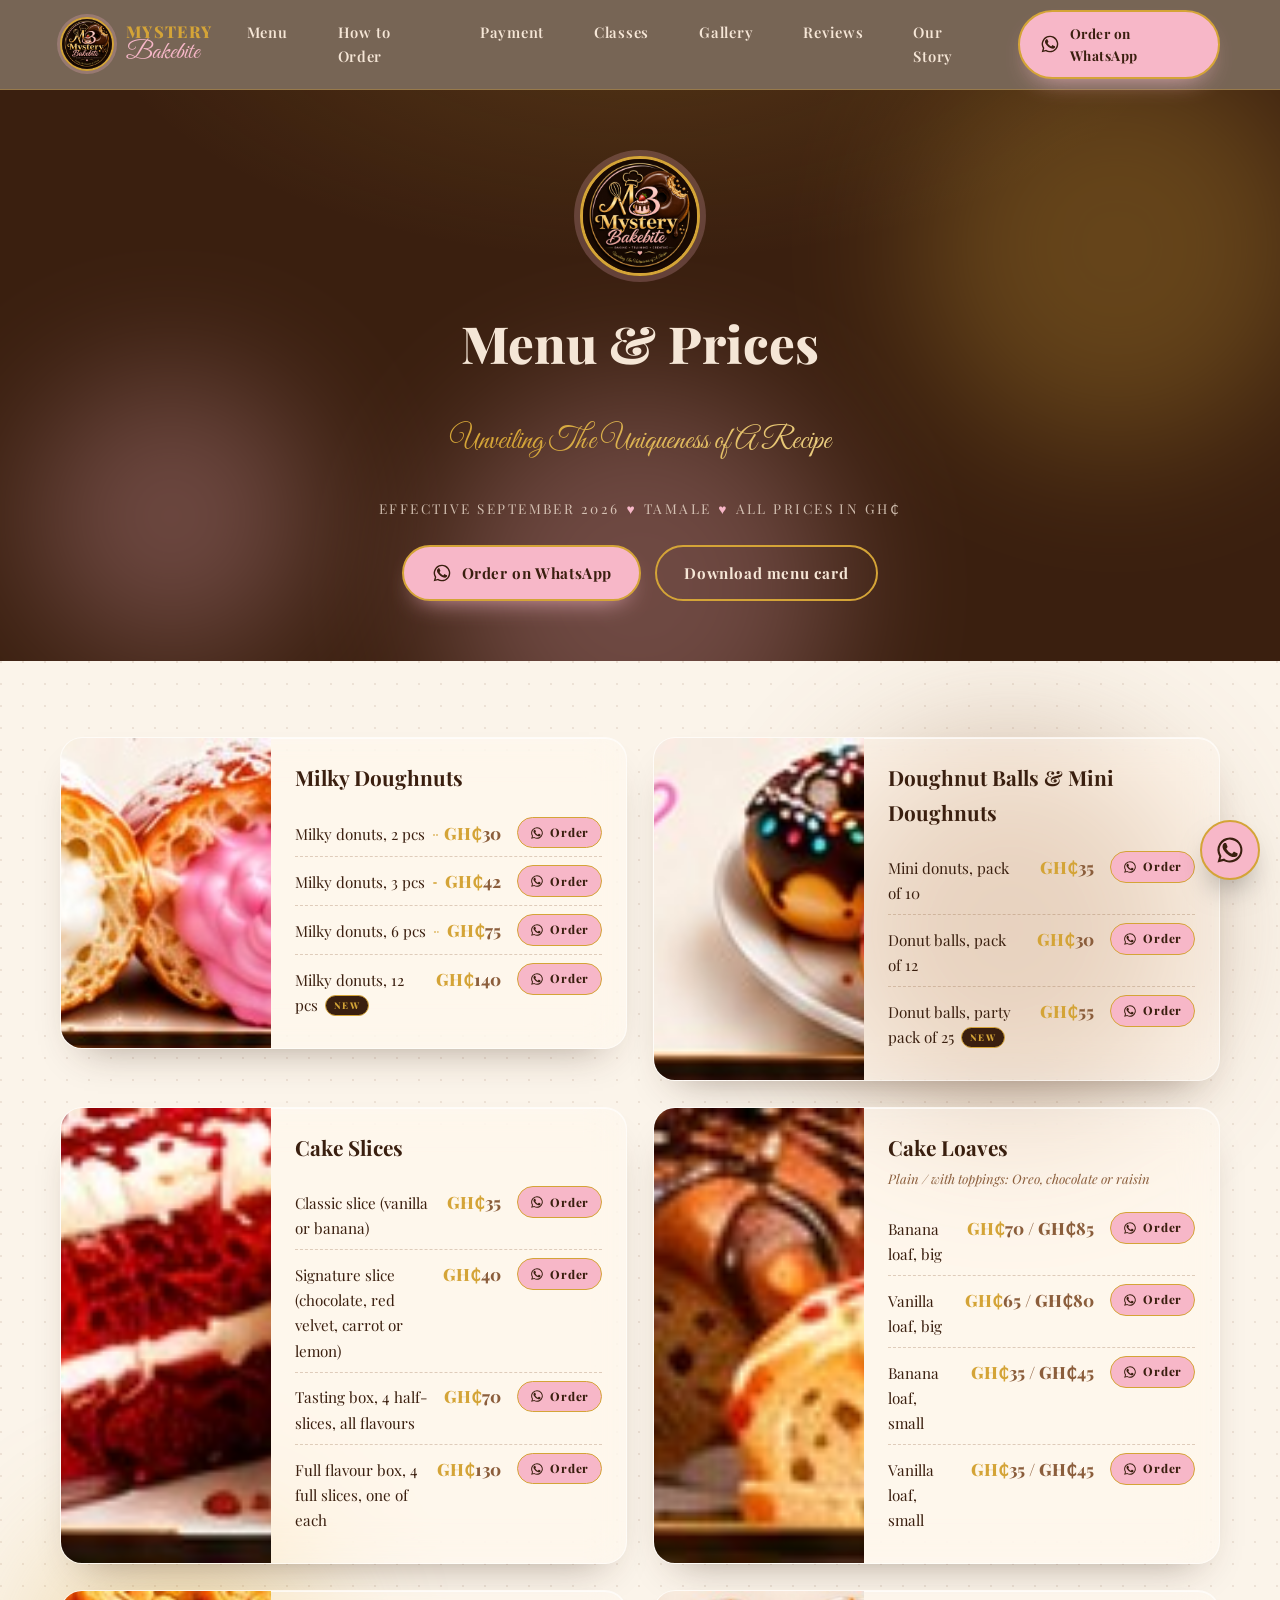
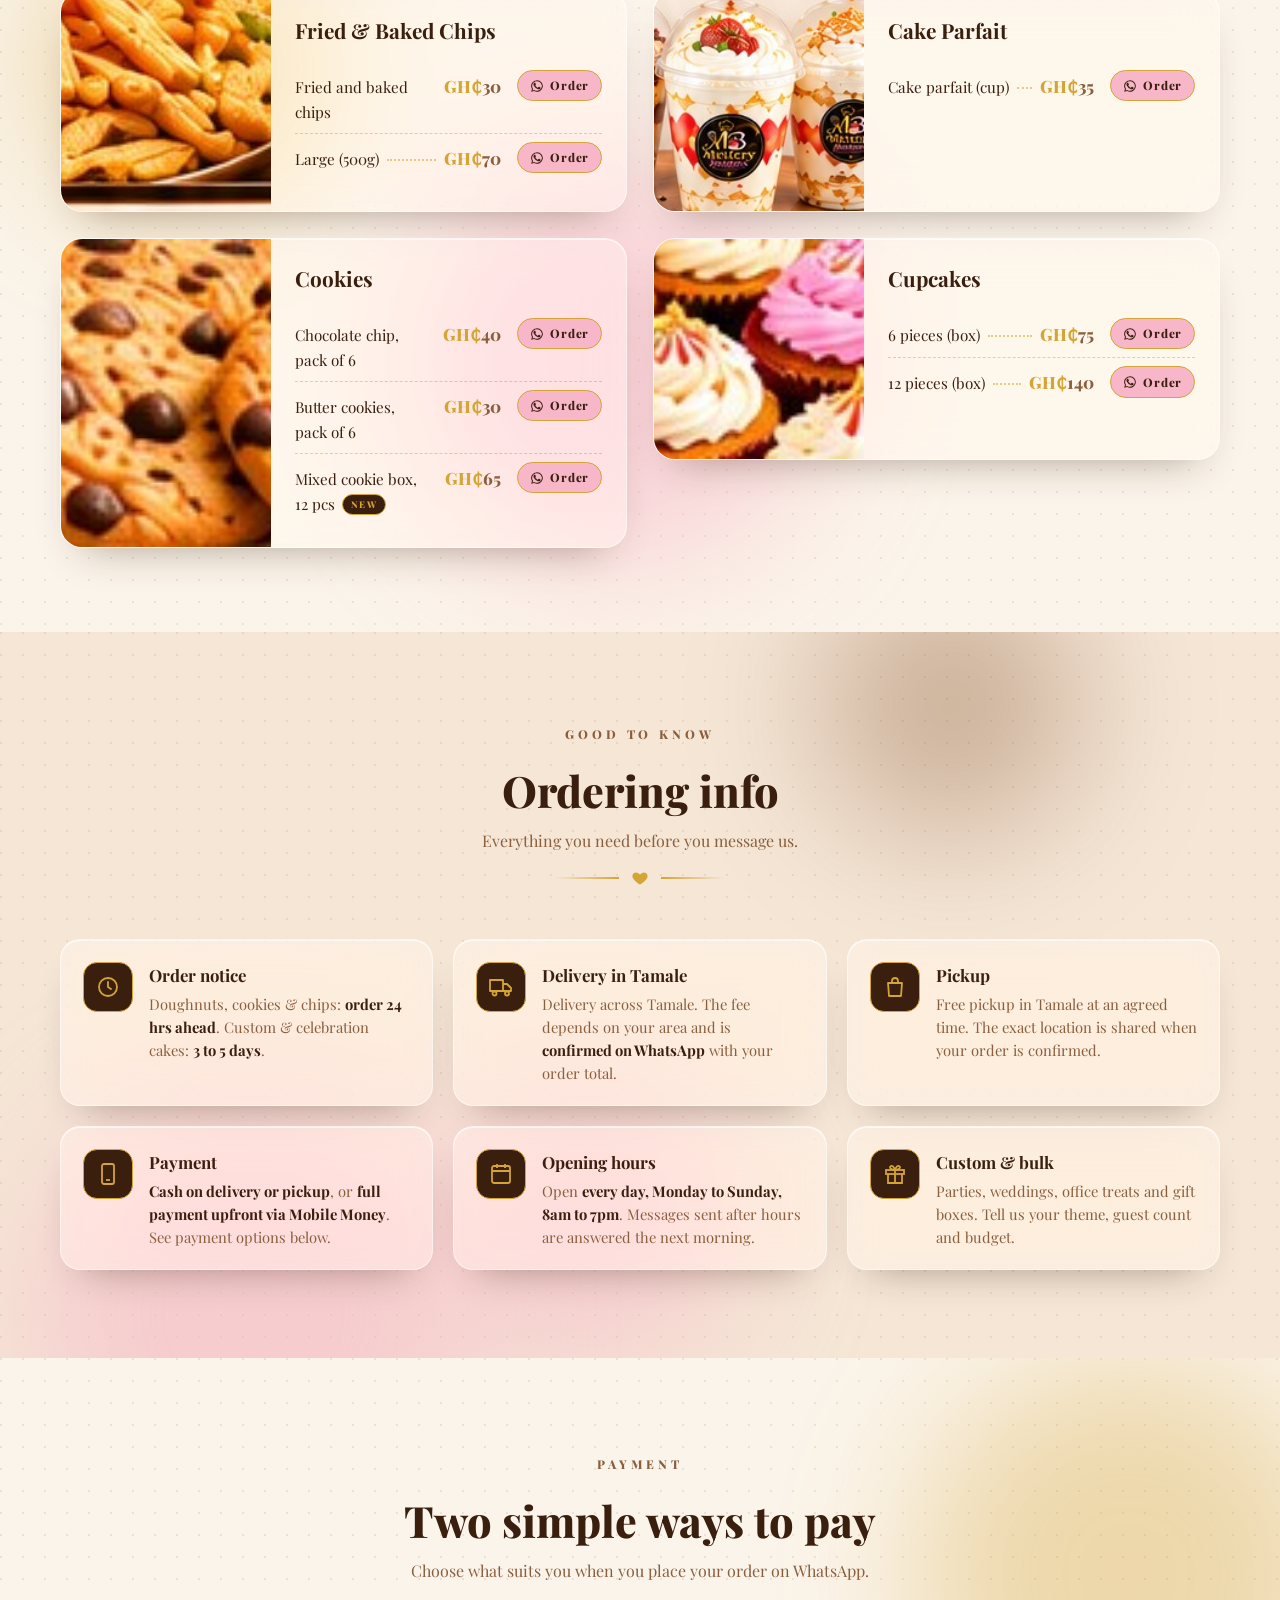
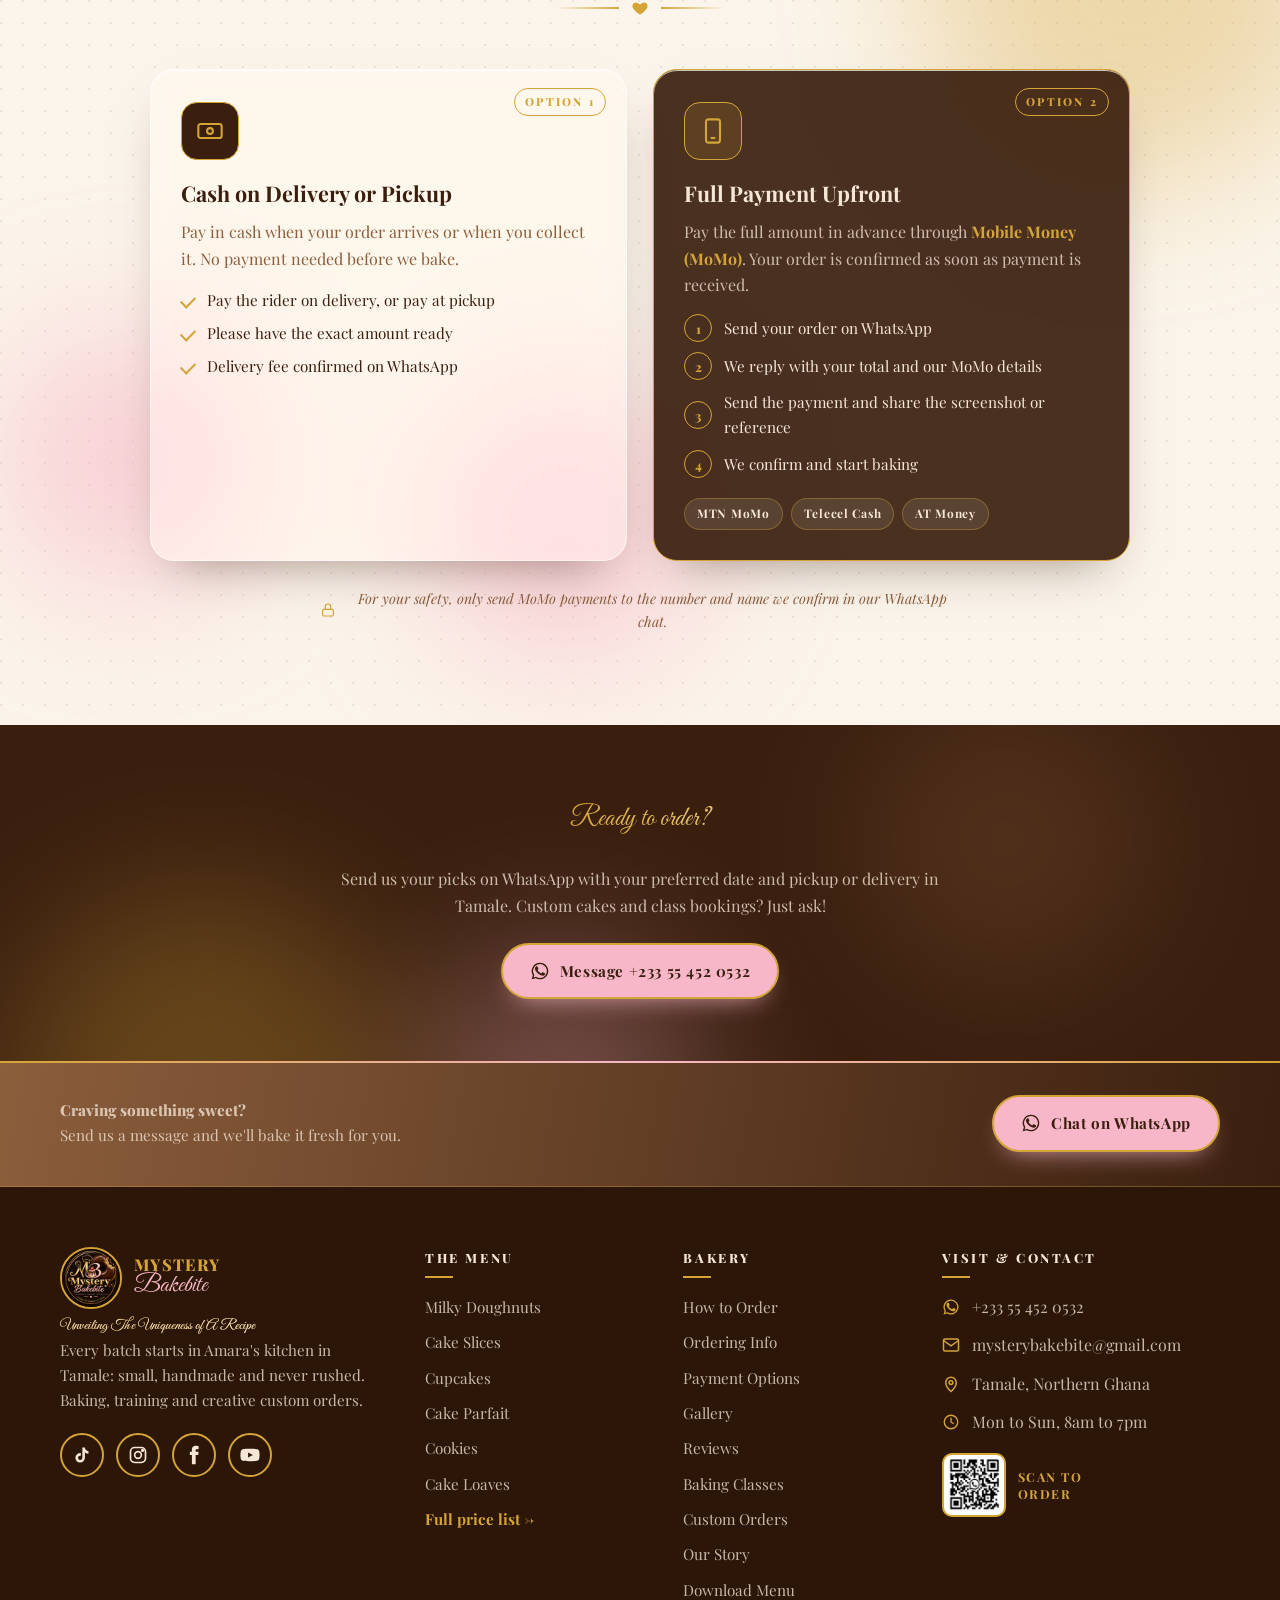
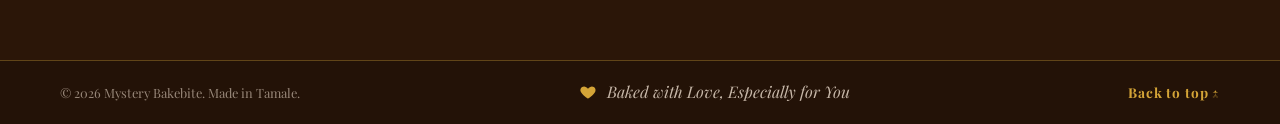
==== menu.html @ d77b8997 "Add files via upload" ====
<!DOCTYPE html><html lang="en"><head><meta charset="utf-8"><meta name="viewport" content="width=device-width,initial-scale=1">
<title>Menu & Prices | Mystery Bakebite</title><meta name="description" content="Full price list for Mystery Bakebite, Tamale. Effective September 2026."><link rel="icon" href="assets/logo.jpg">
<link rel="preconnect" href="https://fonts.googleapis.com"><link rel="preconnect" href="https://fonts.gstatic.com" crossorigin>
<link href="https://fonts.googleapis.com/css2?family=Great+Vibes&family=Playfair+Display:ital,wght@0,400;0,600;0,700;0,800;1,400&display=swap" rel="stylesheet">
<link rel="stylesheet" href="css/style.css"></head><body id="top"><header class="site-header"><div class="wrap header-inner">
<a class="brand" href="index.html"><img class="brand-logo" src="assets/logo.jpg" alt="Mystery Bakebite logo"><span class="brand-name"><span class="brand-mystery">Mystery</span><span class="brand-bakebite">Bakebite</span></span></a>
<nav class="main-nav" aria-label="Main"><a href="index.html#menu">Menu</a><a href="index.html#order">How to Order</a><a href="index.html#payment">Payment</a><a href="index.html#classes">Classes</a><a href="index.html#gallery">Gallery</a><a href="index.html#reviews">Reviews</a><a href="index.html#story">Our Story</a></nav>
<a class="btn btn-wa header-wa" href="https://wa.me/233554520532?text=Hello%20Mystery%20Bakebite%21%20I%27d%20like%20to%20place%20an%20order%20%F0%9F%8D%A9" target="_blank" rel="noopener"><svg viewBox="0 0 24 24" fill="currentColor"><path d="M17.5 14.4c-.3-.1-1.8-.9-2-1-.3-.1-.5-.1-.7.1-.2.3-.8 1-.9 1.2-.2.2-.3.2-.6.1-.3-.1-1.3-.5-2.4-1.5-.9-.8-1.5-1.8-1.7-2.1-.2-.3 0-.5.1-.6l.4-.5c.1-.2.2-.3.3-.5.1-.2 0-.4 0-.5l-.9-2.2c-.2-.6-.5-.5-.7-.5h-.6c-.2 0-.5.1-.8.4-.3.3-1 1-1 2.5s1.1 2.9 1.2 3.1c.1.2 2.1 3.2 5.1 4.5.7.3 1.3.5 1.7.6.7.2 1.4.2 1.9.1.6-.1 1.8-.7 2-1.4.2-.7.2-1.3.2-1.4-.1-.2-.3-.3-.6-.4zM12 2a10 10 0 0 0-8.6 15.1L2 22l5-1.3A10 10 0 1 0 12 2zm0 18.3c-1.5 0-3-.4-4.3-1.2l-.3-.2-3 .8.8-2.9-.2-.3A8.3 8.3 0 1 1 12 20.3z"/></svg><span class="wa-label">Order on WhatsApp</span></a>
<button class="nav-toggle" aria-label="Menu" aria-expanded="false"><span></span><span></span><span></span></button>
</div></header>
<main><section class="page-hero"><div class="wrap"><img class="ph-logo" src="assets/logo.jpg" alt="Mystery Bakebite logo"><h1>Menu &amp; Prices</h1><p class="script">Unveiling The Uniqueness of A Recipe</p>
<p class="ph-meta">Effective September 2026<i>♥</i>Tamale<i>♥</i>All prices in GH₵</p>
<div class="hero-ctas"><a class="btn btn-wa" href="https://wa.me/233554520532?text=Hello%20Mystery%20Bakebite%21%20I%27d%20like%20to%20place%20an%20order%20%F0%9F%8D%A9" target="_blank" rel="noopener"><svg viewBox="0 0 24 24" fill="currentColor"><path d="M17.5 14.4c-.3-.1-1.8-.9-2-1-.3-.1-.5-.1-.7.1-.2.3-.8 1-.9 1.2-.2.2-.3.2-.6.1-.3-.1-1.3-.5-2.4-1.5-.9-.8-1.5-1.8-1.7-2.1-.2-.3 0-.5.1-.6l.4-.5c.1-.2.2-.3.3-.5.1-.2 0-.4 0-.5l-.9-2.2c-.2-.6-.5-.5-.7-.5h-.6c-.2 0-.5.1-.8.4-.3.3-1 1-1 2.5s1.1 2.9 1.2 3.1c.1.2 2.1 3.2 5.1 4.5.7.3 1.3.5 1.7.6.7.2 1.4.2 1.9.1.6-.1 1.8-.7 2-1.4.2-.7.2-1.3.2-1.4-.1-.2-.3-.3-.6-.4zM12 2a10 10 0 0 0-8.6 15.1L2 22l5-1.3A10 10 0 1 0 12 2zm0 18.3c-1.5 0-3-.4-4.3-1.2l-.3-.2-3 .8.8-2.9-.2-.3A8.3 8.3 0 1 1 12 20.3z"/></svg> Order on WhatsApp</a><a class="btn btn-ghost" href="assets/price-list.png" download="Mystery-Bakebite-Menu-Sept-2026.png">Download menu card</a></div></div></section>
<section class="pricelist"><div class="wrap"><div class="pl-grid"><article class="pl-card reveal" id="milky"><figure><img src="assets/milky.jpg" alt="Milky Doughnuts" loading="lazy"></figure><div class="pl-body"><h2>Milky Doughnuts</h2><ul class="pl"><li><span class="item">Milky donuts, 2 pcs</span><span class="dots"></span><span class="price"><span class="cedi">GH₵</span>30</span><a class="order-btn" href="https://wa.me/233554520532?text=Hello%20Mystery%20Bakebite%21%20%F0%9F%8D%A9%20I%27d%20like%20to%20order%3A%0A%0A%E2%80%A2%20Milky%20donuts%2C%202%20pcs%20%28Milky%20Doughnuts%29%3A%20GH%E2%82%B530%0A%0AQuantity%3A%20%0ADate%20needed%3A%20%0APickup%20or%20delivery%20%28area%20in%20Tamale%29%3A%20%0AName%3A%20" target="_blank" rel="noopener" aria-label="Order Milky donuts, 2 pcs on WhatsApp"><svg viewBox="0 0 24 24" fill="currentColor"><path d="M17.5 14.4c-.3-.1-1.8-.9-2-1-.3-.1-.5-.1-.7.1-.2.3-.8 1-.9 1.2-.2.2-.3.2-.6.1-.3-.1-1.3-.5-2.4-1.5-.9-.8-1.5-1.8-1.7-2.1-.2-.3 0-.5.1-.6l.4-.5c.1-.2.2-.3.3-.5.1-.2 0-.4 0-.5l-.9-2.2c-.2-.6-.5-.5-.7-.5h-.6c-.2 0-.5.1-.8.4-.3.3-1 1-1 2.5s1.1 2.9 1.2 3.1c.1.2 2.1 3.2 5.1 4.5.7.3 1.3.5 1.7.6.7.2 1.4.2 1.9.1.6-.1 1.8-.7 2-1.4.2-.7.2-1.3.2-1.4-.1-.2-.3-.3-.6-.4zM12 2a10 10 0 0 0-8.6 15.1L2 22l5-1.3A10 10 0 1 0 12 2zm0 18.3c-1.5 0-3-.4-4.3-1.2l-.3-.2-3 .8.8-2.9-.2-.3A8.3 8.3 0 1 1 12 20.3z"/></svg><span>Order</span></a></li><li><span class="item">Milky donuts, 3 pcs</span><span class="dots"></span><span class="price"><span class="cedi">GH₵</span>42</span><a class="order-btn" href="https://wa.me/233554520532?text=Hello%20Mystery%20Bakebite%21%20%F0%9F%8D%A9%20I%27d%20like%20to%20order%3A%0A%0A%E2%80%A2%20Milky%20donuts%2C%203%20pcs%20%28Milky%20Doughnuts%29%3A%20GH%E2%82%B542%0A%0AQuantity%3A%20%0ADate%20needed%3A%20%0APickup%20or%20delivery%20%28area%20in%20Tamale%29%3A%20%0AName%3A%20" target="_blank" rel="noopener" aria-label="Order Milky donuts, 3 pcs on WhatsApp"><svg viewBox="0 0 24 24" fill="currentColor"><path d="M17.5 14.4c-.3-.1-1.8-.9-2-1-.3-.1-.5-.1-.7.1-.2.3-.8 1-.9 1.2-.2.2-.3.2-.6.1-.3-.1-1.3-.5-2.4-1.5-.9-.8-1.5-1.8-1.7-2.1-.2-.3 0-.5.1-.6l.4-.5c.1-.2.2-.3.3-.5.1-.2 0-.4 0-.5l-.9-2.2c-.2-.6-.5-.5-.7-.5h-.6c-.2 0-.5.1-.8.4-.3.3-1 1-1 2.5s1.1 2.9 1.2 3.1c.1.2 2.1 3.2 5.1 4.5.7.3 1.3.5 1.7.6.7.2 1.4.2 1.9.1.6-.1 1.8-.7 2-1.4.2-.7.2-1.3.2-1.4-.1-.2-.3-.3-.6-.4zM12 2a10 10 0 0 0-8.6 15.1L2 22l5-1.3A10 10 0 1 0 12 2zm0 18.3c-1.5 0-3-.4-4.3-1.2l-.3-.2-3 .8.8-2.9-.2-.3A8.3 8.3 0 1 1 12 20.3z"/></svg><span>Order</span></a></li><li><span class="item">Milky donuts, 6 pcs</span><span class="dots"></span><span class="price"><span class="cedi">GH₵</span>75</span><a class="order-btn" href="https://wa.me/233554520532?text=Hello%20Mystery%20Bakebite%21%20%F0%9F%8D%A9%20I%27d%20like%20to%20order%3A%0A%0A%E2%80%A2%20Milky%20donuts%2C%206%20pcs%20%28Milky%20Doughnuts%29%3A%20GH%E2%82%B575%0A%0AQuantity%3A%20%0ADate%20needed%3A%20%0APickup%20or%20delivery%20%28area%20in%20Tamale%29%3A%20%0AName%3A%20" target="_blank" rel="noopener" aria-label="Order Milky donuts, 6 pcs on WhatsApp"><svg viewBox="0 0 24 24" fill="currentColor"><path d="M17.5 14.4c-.3-.1-1.8-.9-2-1-.3-.1-.5-.1-.7.1-.2.3-.8 1-.9 1.2-.2.2-.3.2-.6.1-.3-.1-1.3-.5-2.4-1.5-.9-.8-1.5-1.8-1.7-2.1-.2-.3 0-.5.1-.6l.4-.5c.1-.2.2-.3.3-.5.1-.2 0-.4 0-.5l-.9-2.2c-.2-.6-.5-.5-.7-.5h-.6c-.2 0-.5.1-.8.4-.3.3-1 1-1 2.5s1.1 2.9 1.2 3.1c.1.2 2.1 3.2 5.1 4.5.7.3 1.3.5 1.7.6.7.2 1.4.2 1.9.1.6-.1 1.8-.7 2-1.4.2-.7.2-1.3.2-1.4-.1-.2-.3-.3-.6-.4zM12 2a10 10 0 0 0-8.6 15.1L2 22l5-1.3A10 10 0 1 0 12 2zm0 18.3c-1.5 0-3-.4-4.3-1.2l-.3-.2-3 .8.8-2.9-.2-.3A8.3 8.3 0 1 1 12 20.3z"/></svg><span>Order</span></a></li><li><span class="item">Milky donuts, 12 pcs<span class="mini-new">NEW</span></span><span class="dots"></span><span class="price"><span class="cedi">GH₵</span>140</span><a class="order-btn" href="https://wa.me/233554520532?text=Hello%20Mystery%20Bakebite%21%20%F0%9F%8D%A9%20I%27d%20like%20to%20order%3A%0A%0A%E2%80%A2%20Milky%20donuts%2C%2012%20pcs%20%28Milky%20Doughnuts%29%3A%20GH%E2%82%B5140%0A%0AQuantity%3A%20%0ADate%20needed%3A%20%0APickup%20or%20delivery%20%28area%20in%20Tamale%29%3A%20%0AName%3A%20" target="_blank" rel="noopener" aria-label="Order Milky donuts, 12 pcs on WhatsApp"><svg viewBox="0 0 24 24" fill="currentColor"><path d="M17.5 14.4c-.3-.1-1.8-.9-2-1-.3-.1-.5-.1-.7.1-.2.3-.8 1-.9 1.2-.2.2-.3.2-.6.1-.3-.1-1.3-.5-2.4-1.5-.9-.8-1.5-1.8-1.7-2.1-.2-.3 0-.5.1-.6l.4-.5c.1-.2.2-.3.3-.5.1-.2 0-.4 0-.5l-.9-2.2c-.2-.6-.5-.5-.7-.5h-.6c-.2 0-.5.1-.8.4-.3.3-1 1-1 2.5s1.1 2.9 1.2 3.1c.1.2 2.1 3.2 5.1 4.5.7.3 1.3.5 1.7.6.7.2 1.4.2 1.9.1.6-.1 1.8-.7 2-1.4.2-.7.2-1.3.2-1.4-.1-.2-.3-.3-.6-.4zM12 2a10 10 0 0 0-8.6 15.1L2 22l5-1.3A10 10 0 1 0 12 2zm0 18.3c-1.5 0-3-.4-4.3-1.2l-.3-.2-3 .8.8-2.9-.2-.3A8.3 8.3 0 1 1 12 20.3z"/></svg><span>Order</span></a></li></ul></div></article><article class="pl-card reveal" id="balls"><figure><img src="assets/balls.jpg" alt="Doughnut Balls &amp; Mini Doughnuts" loading="lazy"></figure><div class="pl-body"><h2>Doughnut Balls &amp; Mini Doughnuts</h2><ul class="pl"><li><span class="item">Mini donuts, pack of 10</span><span class="dots"></span><span class="price"><span class="cedi">GH₵</span>35</span><a class="order-btn" href="https://wa.me/233554520532?text=Hello%20Mystery%20Bakebite%21%20%F0%9F%8D%A9%20I%27d%20like%20to%20order%3A%0A%0A%E2%80%A2%20Mini%20donuts%2C%20pack%20of%2010%20%28Doughnut%20Balls%20%26%20Mini%20Doughnuts%29%3A%20GH%E2%82%B535%0A%0AQuantity%3A%20%0ADate%20needed%3A%20%0APickup%20or%20delivery%20%28area%20in%20Tamale%29%3A%20%0AName%3A%20" target="_blank" rel="noopener" aria-label="Order Mini donuts, pack of 10 on WhatsApp"><svg viewBox="0 0 24 24" fill="currentColor"><path d="M17.5 14.4c-.3-.1-1.8-.9-2-1-.3-.1-.5-.1-.7.1-.2.3-.8 1-.9 1.2-.2.2-.3.2-.6.1-.3-.1-1.3-.5-2.4-1.5-.9-.8-1.5-1.8-1.7-2.1-.2-.3 0-.5.1-.6l.4-.5c.1-.2.2-.3.3-.5.1-.2 0-.4 0-.5l-.9-2.2c-.2-.6-.5-.5-.7-.5h-.6c-.2 0-.5.1-.8.4-.3.3-1 1-1 2.5s1.1 2.9 1.2 3.1c.1.2 2.1 3.2 5.1 4.5.7.3 1.3.5 1.7.6.7.2 1.4.2 1.9.1.6-.1 1.8-.7 2-1.4.2-.7.2-1.3.2-1.4-.1-.2-.3-.3-.6-.4zM12 2a10 10 0 0 0-8.6 15.1L2 22l5-1.3A10 10 0 1 0 12 2zm0 18.3c-1.5 0-3-.4-4.3-1.2l-.3-.2-3 .8.8-2.9-.2-.3A8.3 8.3 0 1 1 12 20.3z"/></svg><span>Order</span></a></li><li><span class="item">Donut balls, pack of 12</span><span class="dots"></span><span class="price"><span class="cedi">GH₵</span>30</span><a class="order-btn" href="https://wa.me/233554520532?text=Hello%20Mystery%20Bakebite%21%20%F0%9F%8D%A9%20I%27d%20like%20to%20order%3A%0A%0A%E2%80%A2%20Donut%20balls%2C%20pack%20of%2012%20%28Doughnut%20Balls%20%26%20Mini%20Doughnuts%29%3A%20GH%E2%82%B530%0A%0AQuantity%3A%20%0ADate%20needed%3A%20%0APickup%20or%20delivery%20%28area%20in%20Tamale%29%3A%20%0AName%3A%20" target="_blank" rel="noopener" aria-label="Order Donut balls, pack of 12 on WhatsApp"><svg viewBox="0 0 24 24" fill="currentColor"><path d="M17.5 14.4c-.3-.1-1.8-.9-2-1-.3-.1-.5-.1-.7.1-.2.3-.8 1-.9 1.2-.2.2-.3.2-.6.1-.3-.1-1.3-.5-2.4-1.5-.9-.8-1.5-1.8-1.7-2.1-.2-.3 0-.5.1-.6l.4-.5c.1-.2.2-.3.3-.5.1-.2 0-.4 0-.5l-.9-2.2c-.2-.6-.5-.5-.7-.5h-.6c-.2 0-.5.1-.8.4-.3.3-1 1-1 2.5s1.1 2.9 1.2 3.1c.1.2 2.1 3.2 5.1 4.5.7.3 1.3.5 1.7.6.7.2 1.4.2 1.9.1.6-.1 1.8-.7 2-1.4.2-.7.2-1.3.2-1.4-.1-.2-.3-.3-.6-.4zM12 2a10 10 0 0 0-8.6 15.1L2 22l5-1.3A10 10 0 1 0 12 2zm0 18.3c-1.5 0-3-.4-4.3-1.2l-.3-.2-3 .8.8-2.9-.2-.3A8.3 8.3 0 1 1 12 20.3z"/></svg><span>Order</span></a></li><li><span class="item">Donut balls, party pack of 25<span class="mini-new">NEW</span></span><span class="dots"></span><span class="price"><span class="cedi">GH₵</span>55</span><a class="order-btn" href="https://wa.me/233554520532?text=Hello%20Mystery%20Bakebite%21%20%F0%9F%8D%A9%20I%27d%20like%20to%20order%3A%0A%0A%E2%80%A2%20Donut%20balls%2C%20party%20pack%20of%2025%20%28Doughnut%20Balls%20%26%20Mini%20Doughnuts%29%3A%20GH%E2%82%B555%0A%0AQuantity%3A%20%0ADate%20needed%3A%20%0APickup%20or%20delivery%20%28area%20in%20Tamale%29%3A%20%0AName%3A%20" target="_blank" rel="noopener" aria-label="Order Donut balls, party pack of 25 on WhatsApp"><svg viewBox="0 0 24 24" fill="currentColor"><path d="M17.5 14.4c-.3-.1-1.8-.9-2-1-.3-.1-.5-.1-.7.1-.2.3-.8 1-.9 1.2-.2.2-.3.2-.6.1-.3-.1-1.3-.5-2.4-1.5-.9-.8-1.5-1.8-1.7-2.1-.2-.3 0-.5.1-.6l.4-.5c.1-.2.2-.3.3-.5.1-.2 0-.4 0-.5l-.9-2.2c-.2-.6-.5-.5-.7-.5h-.6c-.2 0-.5.1-.8.4-.3.3-1 1-1 2.5s1.1 2.9 1.2 3.1c.1.2 2.1 3.2 5.1 4.5.7.3 1.3.5 1.7.6.7.2 1.4.2 1.9.1.6-.1 1.8-.7 2-1.4.2-.7.2-1.3.2-1.4-.1-.2-.3-.3-.6-.4zM12 2a10 10 0 0 0-8.6 15.1L2 22l5-1.3A10 10 0 1 0 12 2zm0 18.3c-1.5 0-3-.4-4.3-1.2l-.3-.2-3 .8.8-2.9-.2-.3A8.3 8.3 0 1 1 12 20.3z"/></svg><span>Order</span></a></li></ul></div></article><article class="pl-card reveal" id="slices"><figure><img src="assets/slices.jpg" alt="Cake Slices" loading="lazy"></figure><div class="pl-body"><h2>Cake Slices</h2><ul class="pl"><li><span class="item">Classic slice (vanilla or banana)</span><span class="dots"></span><span class="price"><span class="cedi">GH₵</span>35</span><a class="order-btn" href="https://wa.me/233554520532?text=Hello%20Mystery%20Bakebite%21%20%F0%9F%8D%A9%20I%27d%20like%20to%20order%3A%0A%0A%E2%80%A2%20Classic%20slice%20%28vanilla%20or%20banana%29%20%28Cake%20Slices%29%3A%20GH%E2%82%B535%0A%0AQuantity%3A%20%0ADate%20needed%3A%20%0APickup%20or%20delivery%20%28area%20in%20Tamale%29%3A%20%0AName%3A%20" target="_blank" rel="noopener" aria-label="Order Classic slice (vanilla or banana) on WhatsApp"><svg viewBox="0 0 24 24" fill="currentColor"><path d="M17.5 14.4c-.3-.1-1.8-.9-2-1-.3-.1-.5-.1-.7.1-.2.3-.8 1-.9 1.2-.2.2-.3.2-.6.1-.3-.1-1.3-.5-2.4-1.5-.9-.8-1.5-1.8-1.7-2.1-.2-.3 0-.5.1-.6l.4-.5c.1-.2.2-.3.3-.5.1-.2 0-.4 0-.5l-.9-2.2c-.2-.6-.5-.5-.7-.5h-.6c-.2 0-.5.1-.8.4-.3.3-1 1-1 2.5s1.1 2.9 1.2 3.1c.1.2 2.1 3.2 5.1 4.5.7.3 1.3.5 1.7.6.7.2 1.4.2 1.9.1.6-.1 1.8-.7 2-1.4.2-.7.2-1.3.2-1.4-.1-.2-.3-.3-.6-.4zM12 2a10 10 0 0 0-8.6 15.1L2 22l5-1.3A10 10 0 1 0 12 2zm0 18.3c-1.5 0-3-.4-4.3-1.2l-.3-.2-3 .8.8-2.9-.2-.3A8.3 8.3 0 1 1 12 20.3z"/></svg><span>Order</span></a></li><li><span class="item">Signature slice (chocolate, red velvet, carrot or lemon)</span><span class="dots"></span><span class="price"><span class="cedi">GH₵</span>40</span><a class="order-btn" href="https://wa.me/233554520532?text=Hello%20Mystery%20Bakebite%21%20%F0%9F%8D%A9%20I%27d%20like%20to%20order%3A%0A%0A%E2%80%A2%20Signature%20slice%20%28chocolate%2C%20red%20velvet%2C%20carrot%20or%20lemon%29%20%28Cake%20Slices%29%3A%20GH%E2%82%B540%0A%0AQuantity%3A%20%0ADate%20needed%3A%20%0APickup%20or%20delivery%20%28area%20in%20Tamale%29%3A%20%0AName%3A%20" target="_blank" rel="noopener" aria-label="Order Signature slice (chocolate, red velvet, carrot or lemon) on WhatsApp"><svg viewBox="0 0 24 24" fill="currentColor"><path d="M17.5 14.4c-.3-.1-1.8-.9-2-1-.3-.1-.5-.1-.7.1-.2.3-.8 1-.9 1.2-.2.2-.3.2-.6.1-.3-.1-1.3-.5-2.4-1.5-.9-.8-1.5-1.8-1.7-2.1-.2-.3 0-.5.1-.6l.4-.5c.1-.2.2-.3.3-.5.1-.2 0-.4 0-.5l-.9-2.2c-.2-.6-.5-.5-.7-.5h-.6c-.2 0-.5.1-.8.4-.3.3-1 1-1 2.5s1.1 2.9 1.2 3.1c.1.2 2.1 3.2 5.1 4.5.7.3 1.3.5 1.7.6.7.2 1.4.2 1.9.1.6-.1 1.8-.7 2-1.4.2-.7.2-1.3.2-1.4-.1-.2-.3-.3-.6-.4zM12 2a10 10 0 0 0-8.6 15.1L2 22l5-1.3A10 10 0 1 0 12 2zm0 18.3c-1.5 0-3-.4-4.3-1.2l-.3-.2-3 .8.8-2.9-.2-.3A8.3 8.3 0 1 1 12 20.3z"/></svg><span>Order</span></a></li><li><span class="item">Tasting box, 4 half-slices, all flavours</span><span class="dots"></span><span class="price"><span class="cedi">GH₵</span>70</span><a class="order-btn" href="https://wa.me/233554520532?text=Hello%20Mystery%20Bakebite%21%20%F0%9F%8D%A9%20I%27d%20like%20to%20order%3A%0A%0A%E2%80%A2%20Tasting%20box%2C%204%20half-slices%2C%20all%20flavours%20%28Cake%20Slices%29%3A%20GH%E2%82%B570%0A%0AQuantity%3A%20%0ADate%20needed%3A%20%0APickup%20or%20delivery%20%28area%20in%20Tamale%29%3A%20%0AName%3A%20" target="_blank" rel="noopener" aria-label="Order Tasting box, 4 half-slices, all flavours on WhatsApp"><svg viewBox="0 0 24 24" fill="currentColor"><path d="M17.5 14.4c-.3-.1-1.8-.9-2-1-.3-.1-.5-.1-.7.1-.2.3-.8 1-.9 1.2-.2.2-.3.2-.6.1-.3-.1-1.3-.5-2.4-1.5-.9-.8-1.5-1.8-1.7-2.1-.2-.3 0-.5.1-.6l.4-.5c.1-.2.2-.3.3-.5.1-.2 0-.4 0-.5l-.9-2.2c-.2-.6-.5-.5-.7-.5h-.6c-.2 0-.5.1-.8.4-.3.3-1 1-1 2.5s1.1 2.9 1.2 3.1c.1.2 2.1 3.2 5.1 4.5.7.3 1.3.5 1.7.6.7.2 1.4.2 1.9.1.6-.1 1.8-.7 2-1.4.2-.7.2-1.3.2-1.4-.1-.2-.3-.3-.6-.4zM12 2a10 10 0 0 0-8.6 15.1L2 22l5-1.3A10 10 0 1 0 12 2zm0 18.3c-1.5 0-3-.4-4.3-1.2l-.3-.2-3 .8.8-2.9-.2-.3A8.3 8.3 0 1 1 12 20.3z"/></svg><span>Order</span></a></li><li><span class="item">Full flavour box, 4 full slices, one of each</span><span class="dots"></span><span class="price"><span class="cedi">GH₵</span>130</span><a class="order-btn" href="https://wa.me/233554520532?text=Hello%20Mystery%20Bakebite%21%20%F0%9F%8D%A9%20I%27d%20like%20to%20order%3A%0A%0A%E2%80%A2%20Full%20flavour%20box%2C%204%20full%20slices%2C%20one%20of%20each%20%28Cake%20Slices%29%3A%20GH%E2%82%B5130%0A%0AQuantity%3A%20%0ADate%20needed%3A%20%0APickup%20or%20delivery%20%28area%20in%20Tamale%29%3A%20%0AName%3A%20" target="_blank" rel="noopener" aria-label="Order Full flavour box, 4 full slices, one of each on WhatsApp"><svg viewBox="0 0 24 24" fill="currentColor"><path d="M17.5 14.4c-.3-.1-1.8-.9-2-1-.3-.1-.5-.1-.7.1-.2.3-.8 1-.9 1.2-.2.2-.3.2-.6.1-.3-.1-1.3-.5-2.4-1.5-.9-.8-1.5-1.8-1.7-2.1-.2-.3 0-.5.1-.6l.4-.5c.1-.2.2-.3.3-.5.1-.2 0-.4 0-.5l-.9-2.2c-.2-.6-.5-.5-.7-.5h-.6c-.2 0-.5.1-.8.4-.3.3-1 1-1 2.5s1.1 2.9 1.2 3.1c.1.2 2.1 3.2 5.1 4.5.7.3 1.3.5 1.7.6.7.2 1.4.2 1.9.1.6-.1 1.8-.7 2-1.4.2-.7.2-1.3.2-1.4-.1-.2-.3-.3-.6-.4zM12 2a10 10 0 0 0-8.6 15.1L2 22l5-1.3A10 10 0 1 0 12 2zm0 18.3c-1.5 0-3-.4-4.3-1.2l-.3-.2-3 .8.8-2.9-.2-.3A8.3 8.3 0 1 1 12 20.3z"/></svg><span>Order</span></a></li></ul></div></article><article class="pl-card reveal" id="loaves"><figure><img src="assets/loaves.jpg" alt="Cake Loaves" loading="lazy"></figure><div class="pl-body"><h2>Cake Loaves</h2><p class="note">Plain / with toppings: Oreo, chocolate or raisin</p><ul class="pl"><li><span class="item">Banana loaf, big</span><span class="dots"></span><span class="price"><span class="cedi">GH₵</span>70 / GH₵85</span><a class="order-btn" href="https://wa.me/233554520532?text=Hello%20Mystery%20Bakebite%21%20%F0%9F%8D%A9%20I%27d%20like%20to%20order%3A%0A%0A%E2%80%A2%20Banana%20loaf%2C%20big%20%28Cake%20Loaves%29%3A%20GH%E2%82%B570%20/%20GH%E2%82%B585%20%28plain%20/%20with%20toppings.%20Please%20specify%20topping%3A%20Oreo%2C%20chocolate%20or%20raisin%29%0A%0AQuantity%3A%20%0ADate%20needed%3A%20%0APickup%20or%20delivery%20%28area%20in%20Tamale%29%3A%20%0AName%3A%20" target="_blank" rel="noopener" aria-label="Order Banana loaf, big on WhatsApp"><svg viewBox="0 0 24 24" fill="currentColor"><path d="M17.5 14.4c-.3-.1-1.8-.9-2-1-.3-.1-.5-.1-.7.1-.2.3-.8 1-.9 1.2-.2.2-.3.2-.6.1-.3-.1-1.3-.5-2.4-1.5-.9-.8-1.5-1.8-1.7-2.1-.2-.3 0-.5.1-.6l.4-.5c.1-.2.2-.3.3-.5.1-.2 0-.4 0-.5l-.9-2.2c-.2-.6-.5-.5-.7-.5h-.6c-.2 0-.5.1-.8.4-.3.3-1 1-1 2.5s1.1 2.9 1.2 3.1c.1.2 2.1 3.2 5.1 4.5.7.3 1.3.5 1.7.6.7.2 1.4.2 1.9.1.6-.1 1.8-.7 2-1.4.2-.7.2-1.3.2-1.4-.1-.2-.3-.3-.6-.4zM12 2a10 10 0 0 0-8.6 15.1L2 22l5-1.3A10 10 0 1 0 12 2zm0 18.3c-1.5 0-3-.4-4.3-1.2l-.3-.2-3 .8.8-2.9-.2-.3A8.3 8.3 0 1 1 12 20.3z"/></svg><span>Order</span></a></li><li><span class="item">Vanilla loaf, big</span><span class="dots"></span><span class="price"><span class="cedi">GH₵</span>65 / GH₵80</span><a class="order-btn" href="https://wa.me/233554520532?text=Hello%20Mystery%20Bakebite%21%20%F0%9F%8D%A9%20I%27d%20like%20to%20order%3A%0A%0A%E2%80%A2%20Vanilla%20loaf%2C%20big%20%28Cake%20Loaves%29%3A%20GH%E2%82%B565%20/%20GH%E2%82%B580%20%28plain%20/%20with%20toppings.%20Please%20specify%20topping%3A%20Oreo%2C%20chocolate%20or%20raisin%29%0A%0AQuantity%3A%20%0ADate%20needed%3A%20%0APickup%20or%20delivery%20%28area%20in%20Tamale%29%3A%20%0AName%3A%20" target="_blank" rel="noopener" aria-label="Order Vanilla loaf, big on WhatsApp"><svg viewBox="0 0 24 24" fill="currentColor"><path d="M17.5 14.4c-.3-.1-1.8-.9-2-1-.3-.1-.5-.1-.7.1-.2.3-.8 1-.9 1.2-.2.2-.3.2-.6.1-.3-.1-1.3-.5-2.4-1.5-.9-.8-1.5-1.8-1.7-2.1-.2-.3 0-.5.1-.6l.4-.5c.1-.2.2-.3.3-.5.1-.2 0-.4 0-.5l-.9-2.2c-.2-.6-.5-.5-.7-.5h-.6c-.2 0-.5.1-.8.4-.3.3-1 1-1 2.5s1.1 2.9 1.2 3.1c.1.2 2.1 3.2 5.1 4.5.7.3 1.3.5 1.7.6.7.2 1.4.2 1.9.1.6-.1 1.8-.7 2-1.4.2-.7.2-1.3.2-1.4-.1-.2-.3-.3-.6-.4zM12 2a10 10 0 0 0-8.6 15.1L2 22l5-1.3A10 10 0 1 0 12 2zm0 18.3c-1.5 0-3-.4-4.3-1.2l-.3-.2-3 .8.8-2.9-.2-.3A8.3 8.3 0 1 1 12 20.3z"/></svg><span>Order</span></a></li><li><span class="item">Banana loaf, small</span><span class="dots"></span><span class="price"><span class="cedi">GH₵</span>35 / GH₵45</span><a class="order-btn" href="https://wa.me/233554520532?text=Hello%20Mystery%20Bakebite%21%20%F0%9F%8D%A9%20I%27d%20like%20to%20order%3A%0A%0A%E2%80%A2%20Banana%20loaf%2C%20small%20%28Cake%20Loaves%29%3A%20GH%E2%82%B535%20/%20GH%E2%82%B545%20%28plain%20/%20with%20toppings.%20Please%20specify%20topping%3A%20Oreo%2C%20chocolate%20or%20raisin%29%0A%0AQuantity%3A%20%0ADate%20needed%3A%20%0APickup%20or%20delivery%20%28area%20in%20Tamale%29%3A%20%0AName%3A%20" target="_blank" rel="noopener" aria-label="Order Banana loaf, small on WhatsApp"><svg viewBox="0 0 24 24" fill="currentColor"><path d="M17.5 14.4c-.3-.1-1.8-.9-2-1-.3-.1-.5-.1-.7.1-.2.3-.8 1-.9 1.2-.2.2-.3.2-.6.1-.3-.1-1.3-.5-2.4-1.5-.9-.8-1.5-1.8-1.7-2.1-.2-.3 0-.5.1-.6l.4-.5c.1-.2.2-.3.3-.5.1-.2 0-.4 0-.5l-.9-2.2c-.2-.6-.5-.5-.7-.5h-.6c-.2 0-.5.1-.8.4-.3.3-1 1-1 2.5s1.1 2.9 1.2 3.1c.1.2 2.1 3.2 5.1 4.5.7.3 1.3.5 1.7.6.7.2 1.4.2 1.9.1.6-.1 1.8-.7 2-1.4.2-.7.2-1.3.2-1.4-.1-.2-.3-.3-.6-.4zM12 2a10 10 0 0 0-8.6 15.1L2 22l5-1.3A10 10 0 1 0 12 2zm0 18.3c-1.5 0-3-.4-4.3-1.2l-.3-.2-3 .8.8-2.9-.2-.3A8.3 8.3 0 1 1 12 20.3z"/></svg><span>Order</span></a></li><li><span class="item">Vanilla loaf, small</span><span class="dots"></span><span class="price"><span class="cedi">GH₵</span>35 / GH₵45</span><a class="order-btn" href="https://wa.me/233554520532?text=Hello%20Mystery%20Bakebite%21%20%F0%9F%8D%A9%20I%27d%20like%20to%20order%3A%0A%0A%E2%80%A2%20Vanilla%20loaf%2C%20small%20%28Cake%20Loaves%29%3A%20GH%E2%82%B535%20/%20GH%E2%82%B545%20%28plain%20/%20with%20toppings.%20Please%20specify%20topping%3A%20Oreo%2C%20chocolate%20or%20raisin%29%0A%0AQuantity%3A%20%0ADate%20needed%3A%20%0APickup%20or%20delivery%20%28area%20in%20Tamale%29%3A%20%0AName%3A%20" target="_blank" rel="noopener" aria-label="Order Vanilla loaf, small on WhatsApp"><svg viewBox="0 0 24 24" fill="currentColor"><path d="M17.5 14.4c-.3-.1-1.8-.9-2-1-.3-.1-.5-.1-.7.1-.2.3-.8 1-.9 1.2-.2.2-.3.2-.6.1-.3-.1-1.3-.5-2.4-1.5-.9-.8-1.5-1.8-1.7-2.1-.2-.3 0-.5.1-.6l.4-.5c.1-.2.2-.3.3-.5.1-.2 0-.4 0-.5l-.9-2.2c-.2-.6-.5-.5-.7-.5h-.6c-.2 0-.5.1-.8.4-.3.3-1 1-1 2.5s1.1 2.9 1.2 3.1c.1.2 2.1 3.2 5.1 4.5.7.3 1.3.5 1.7.6.7.2 1.4.2 1.9.1.6-.1 1.8-.7 2-1.4.2-.7.2-1.3.2-1.4-.1-.2-.3-.3-.6-.4zM12 2a10 10 0 0 0-8.6 15.1L2 22l5-1.3A10 10 0 1 0 12 2zm0 18.3c-1.5 0-3-.4-4.3-1.2l-.3-.2-3 .8.8-2.9-.2-.3A8.3 8.3 0 1 1 12 20.3z"/></svg><span>Order</span></a></li></ul></div></article><article class="pl-card reveal" id="chips"><figure><img src="assets/chips.jpg" alt="Fried &amp; Baked Chips" loading="lazy"></figure><div class="pl-body"><h2>Fried &amp; Baked Chips</h2><ul class="pl"><li><span class="item">Fried and baked chips</span><span class="dots"></span><span class="price"><span class="cedi">GH₵</span>30</span><a class="order-btn" href="https://wa.me/233554520532?text=Hello%20Mystery%20Bakebite%21%20%F0%9F%8D%A9%20I%27d%20like%20to%20order%3A%0A%0A%E2%80%A2%20Fried%20and%20baked%20chips%20%28Fried%20%26%20Baked%20Chips%29%3A%20GH%E2%82%B530%0A%0AQuantity%3A%20%0ADate%20needed%3A%20%0APickup%20or%20delivery%20%28area%20in%20Tamale%29%3A%20%0AName%3A%20" target="_blank" rel="noopener" aria-label="Order Fried and baked chips on WhatsApp"><svg viewBox="0 0 24 24" fill="currentColor"><path d="M17.5 14.4c-.3-.1-1.8-.9-2-1-.3-.1-.5-.1-.7.1-.2.3-.8 1-.9 1.2-.2.2-.3.2-.6.1-.3-.1-1.3-.5-2.4-1.5-.9-.8-1.5-1.8-1.7-2.1-.2-.3 0-.5.1-.6l.4-.5c.1-.2.2-.3.3-.5.1-.2 0-.4 0-.5l-.9-2.2c-.2-.6-.5-.5-.7-.5h-.6c-.2 0-.5.1-.8.4-.3.3-1 1-1 2.5s1.1 2.9 1.2 3.1c.1.2 2.1 3.2 5.1 4.5.7.3 1.3.5 1.7.6.7.2 1.4.2 1.9.1.6-.1 1.8-.7 2-1.4.2-.7.2-1.3.2-1.4-.1-.2-.3-.3-.6-.4zM12 2a10 10 0 0 0-8.6 15.1L2 22l5-1.3A10 10 0 1 0 12 2zm0 18.3c-1.5 0-3-.4-4.3-1.2l-.3-.2-3 .8.8-2.9-.2-.3A8.3 8.3 0 1 1 12 20.3z"/></svg><span>Order</span></a></li><li><span class="item">Large (500g)</span><span class="dots"></span><span class="price"><span class="cedi">GH₵</span>70</span><a class="order-btn" href="https://wa.me/233554520532?text=Hello%20Mystery%20Bakebite%21%20%F0%9F%8D%A9%20I%27d%20like%20to%20order%3A%0A%0A%E2%80%A2%20Large%20%28500g%29%20%28Fried%20%26%20Baked%20Chips%29%3A%20GH%E2%82%B570%0A%0AQuantity%3A%20%0ADate%20needed%3A%20%0APickup%20or%20delivery%20%28area%20in%20Tamale%29%3A%20%0AName%3A%20" target="_blank" rel="noopener" aria-label="Order Large (500g) on WhatsApp"><svg viewBox="0 0 24 24" fill="currentColor"><path d="M17.5 14.4c-.3-.1-1.8-.9-2-1-.3-.1-.5-.1-.7.1-.2.3-.8 1-.9 1.2-.2.2-.3.2-.6.1-.3-.1-1.3-.5-2.4-1.5-.9-.8-1.5-1.8-1.7-2.1-.2-.3 0-.5.1-.6l.4-.5c.1-.2.2-.3.3-.5.1-.2 0-.4 0-.5l-.9-2.2c-.2-.6-.5-.5-.7-.5h-.6c-.2 0-.5.1-.8.4-.3.3-1 1-1 2.5s1.1 2.9 1.2 3.1c.1.2 2.1 3.2 5.1 4.5.7.3 1.3.5 1.7.6.7.2 1.4.2 1.9.1.6-.1 1.8-.7 2-1.4.2-.7.2-1.3.2-1.4-.1-.2-.3-.3-.6-.4zM12 2a10 10 0 0 0-8.6 15.1L2 22l5-1.3A10 10 0 1 0 12 2zm0 18.3c-1.5 0-3-.4-4.3-1.2l-.3-.2-3 .8.8-2.9-.2-.3A8.3 8.3 0 1 1 12 20.3z"/></svg><span>Order</span></a></li></ul></div></article><article class="pl-card reveal" id="parfait"><figure><img src="assets/parfait.jpg" alt="Cake Parfait" loading="lazy"></figure><div class="pl-body"><h2>Cake Parfait</h2><ul class="pl"><li><span class="item">Cake parfait (cup)</span><span class="dots"></span><span class="price"><span class="cedi">GH₵</span>35</span><a class="order-btn" href="https://wa.me/233554520532?text=Hello%20Mystery%20Bakebite%21%20%F0%9F%8D%A9%20I%27d%20like%20to%20order%3A%0A%0A%E2%80%A2%20Cake%20parfait%20%28cup%29%20%28Cake%20Parfait%29%3A%20GH%E2%82%B535%0A%0AQuantity%3A%20%0ADate%20needed%3A%20%0APickup%20or%20delivery%20%28area%20in%20Tamale%29%3A%20%0AName%3A%20" target="_blank" rel="noopener" aria-label="Order Cake parfait (cup) on WhatsApp"><svg viewBox="0 0 24 24" fill="currentColor"><path d="M17.5 14.4c-.3-.1-1.8-.9-2-1-.3-.1-.5-.1-.7.1-.2.3-.8 1-.9 1.2-.2.2-.3.2-.6.1-.3-.1-1.3-.5-2.4-1.5-.9-.8-1.5-1.8-1.7-2.1-.2-.3 0-.5.1-.6l.4-.5c.1-.2.2-.3.3-.5.1-.2 0-.4 0-.5l-.9-2.2c-.2-.6-.5-.5-.7-.5h-.6c-.2 0-.5.1-.8.4-.3.3-1 1-1 2.5s1.1 2.9 1.2 3.1c.1.2 2.1 3.2 5.1 4.5.7.3 1.3.5 1.7.6.7.2 1.4.2 1.9.1.6-.1 1.8-.7 2-1.4.2-.7.2-1.3.2-1.4-.1-.2-.3-.3-.6-.4zM12 2a10 10 0 0 0-8.6 15.1L2 22l5-1.3A10 10 0 1 0 12 2zm0 18.3c-1.5 0-3-.4-4.3-1.2l-.3-.2-3 .8.8-2.9-.2-.3A8.3 8.3 0 1 1 12 20.3z"/></svg><span>Order</span></a></li></ul></div></article><article class="pl-card reveal" id="cookies"><figure><img src="assets/cookies.jpg" alt="Cookies" loading="lazy"></figure><div class="pl-body"><h2>Cookies</h2><ul class="pl"><li><span class="item">Chocolate chip, pack of 6</span><span class="dots"></span><span class="price"><span class="cedi">GH₵</span>40</span><a class="order-btn" href="https://wa.me/233554520532?text=Hello%20Mystery%20Bakebite%21%20%F0%9F%8D%A9%20I%27d%20like%20to%20order%3A%0A%0A%E2%80%A2%20Chocolate%20chip%2C%20pack%20of%206%20%28Cookies%29%3A%20GH%E2%82%B540%0A%0AQuantity%3A%20%0ADate%20needed%3A%20%0APickup%20or%20delivery%20%28area%20in%20Tamale%29%3A%20%0AName%3A%20" target="_blank" rel="noopener" aria-label="Order Chocolate chip, pack of 6 on WhatsApp"><svg viewBox="0 0 24 24" fill="currentColor"><path d="M17.5 14.4c-.3-.1-1.8-.9-2-1-.3-.1-.5-.1-.7.1-.2.3-.8 1-.9 1.2-.2.2-.3.2-.6.1-.3-.1-1.3-.5-2.4-1.5-.9-.8-1.5-1.8-1.7-2.1-.2-.3 0-.5.1-.6l.4-.5c.1-.2.2-.3.3-.5.1-.2 0-.4 0-.5l-.9-2.2c-.2-.6-.5-.5-.7-.5h-.6c-.2 0-.5.1-.8.4-.3.3-1 1-1 2.5s1.1 2.9 1.2 3.1c.1.2 2.1 3.2 5.1 4.5.7.3 1.3.5 1.7.6.7.2 1.4.2 1.9.1.6-.1 1.8-.7 2-1.4.2-.7.2-1.3.2-1.4-.1-.2-.3-.3-.6-.4zM12 2a10 10 0 0 0-8.6 15.1L2 22l5-1.3A10 10 0 1 0 12 2zm0 18.3c-1.5 0-3-.4-4.3-1.2l-.3-.2-3 .8.8-2.9-.2-.3A8.3 8.3 0 1 1 12 20.3z"/></svg><span>Order</span></a></li><li><span class="item">Butter cookies, pack of 6</span><span class="dots"></span><span class="price"><span class="cedi">GH₵</span>30</span><a class="order-btn" href="https://wa.me/233554520532?text=Hello%20Mystery%20Bakebite%21%20%F0%9F%8D%A9%20I%27d%20like%20to%20order%3A%0A%0A%E2%80%A2%20Butter%20cookies%2C%20pack%20of%206%20%28Cookies%29%3A%20GH%E2%82%B530%0A%0AQuantity%3A%20%0ADate%20needed%3A%20%0APickup%20or%20delivery%20%28area%20in%20Tamale%29%3A%20%0AName%3A%20" target="_blank" rel="noopener" aria-label="Order Butter cookies, pack of 6 on WhatsApp"><svg viewBox="0 0 24 24" fill="currentColor"><path d="M17.5 14.4c-.3-.1-1.8-.9-2-1-.3-.1-.5-.1-.7.1-.2.3-.8 1-.9 1.2-.2.2-.3.2-.6.1-.3-.1-1.3-.5-2.4-1.5-.9-.8-1.5-1.8-1.7-2.1-.2-.3 0-.5.1-.6l.4-.5c.1-.2.2-.3.3-.5.1-.2 0-.4 0-.5l-.9-2.2c-.2-.6-.5-.5-.7-.5h-.6c-.2 0-.5.1-.8.4-.3.3-1 1-1 2.5s1.1 2.9 1.2 3.1c.1.2 2.1 3.2 5.1 4.5.7.3 1.3.5 1.7.6.7.2 1.4.2 1.9.1.6-.1 1.8-.7 2-1.4.2-.7.2-1.3.2-1.4-.1-.2-.3-.3-.6-.4zM12 2a10 10 0 0 0-8.6 15.1L2 22l5-1.3A10 10 0 1 0 12 2zm0 18.3c-1.5 0-3-.4-4.3-1.2l-.3-.2-3 .8.8-2.9-.2-.3A8.3 8.3 0 1 1 12 20.3z"/></svg><span>Order</span></a></li><li><span class="item">Mixed cookie box, 12 pcs<span class="mini-new">NEW</span></span><span class="dots"></span><span class="price"><span class="cedi">GH₵</span>65</span><a class="order-btn" href="https://wa.me/233554520532?text=Hello%20Mystery%20Bakebite%21%20%F0%9F%8D%A9%20I%27d%20like%20to%20order%3A%0A%0A%E2%80%A2%20Mixed%20cookie%20box%2C%2012%20pcs%20%28Cookies%29%3A%20GH%E2%82%B565%0A%0AQuantity%3A%20%0ADate%20needed%3A%20%0APickup%20or%20delivery%20%28area%20in%20Tamale%29%3A%20%0AName%3A%20" target="_blank" rel="noopener" aria-label="Order Mixed cookie box, 12 pcs on WhatsApp"><svg viewBox="0 0 24 24" fill="currentColor"><path d="M17.5 14.4c-.3-.1-1.8-.9-2-1-.3-.1-.5-.1-.7.1-.2.3-.8 1-.9 1.2-.2.2-.3.2-.6.1-.3-.1-1.3-.5-2.4-1.5-.9-.8-1.5-1.8-1.7-2.1-.2-.3 0-.5.1-.6l.4-.5c.1-.2.2-.3.3-.5.1-.2 0-.4 0-.5l-.9-2.2c-.2-.6-.5-.5-.7-.5h-.6c-.2 0-.5.1-.8.4-.3.3-1 1-1 2.5s1.1 2.9 1.2 3.1c.1.2 2.1 3.2 5.1 4.5.7.3 1.3.5 1.7.6.7.2 1.4.2 1.9.1.6-.1 1.8-.7 2-1.4.2-.7.2-1.3.2-1.4-.1-.2-.3-.3-.6-.4zM12 2a10 10 0 0 0-8.6 15.1L2 22l5-1.3A10 10 0 1 0 12 2zm0 18.3c-1.5 0-3-.4-4.3-1.2l-.3-.2-3 .8.8-2.9-.2-.3A8.3 8.3 0 1 1 12 20.3z"/></svg><span>Order</span></a></li></ul></div></article><article class="pl-card reveal" id="cupcakes"><figure><img src="assets/cupcakes.jpg" alt="Cupcakes" loading="lazy"></figure><div class="pl-body"><h2>Cupcakes</h2><ul class="pl"><li><span class="item">6 pieces (box)</span><span class="dots"></span><span class="price"><span class="cedi">GH₵</span>75</span><a class="order-btn" href="https://wa.me/233554520532?text=Hello%20Mystery%20Bakebite%21%20%F0%9F%8D%A9%20I%27d%20like%20to%20order%3A%0A%0A%E2%80%A2%206%20pieces%20%28box%29%20%28Cupcakes%29%3A%20GH%E2%82%B575%0A%0AQuantity%3A%20%0ADate%20needed%3A%20%0APickup%20or%20delivery%20%28area%20in%20Tamale%29%3A%20%0AName%3A%20" target="_blank" rel="noopener" aria-label="Order 6 pieces (box) on WhatsApp"><svg viewBox="0 0 24 24" fill="currentColor"><path d="M17.5 14.4c-.3-.1-1.8-.9-2-1-.3-.1-.5-.1-.7.1-.2.3-.8 1-.9 1.2-.2.2-.3.2-.6.1-.3-.1-1.3-.5-2.4-1.5-.9-.8-1.5-1.8-1.7-2.1-.2-.3 0-.5.1-.6l.4-.5c.1-.2.2-.3.3-.5.1-.2 0-.4 0-.5l-.9-2.2c-.2-.6-.5-.5-.7-.5h-.6c-.2 0-.5.1-.8.4-.3.3-1 1-1 2.5s1.1 2.9 1.2 3.1c.1.2 2.1 3.2 5.1 4.5.7.3 1.3.5 1.7.6.7.2 1.4.2 1.9.1.6-.1 1.8-.7 2-1.4.2-.7.2-1.3.2-1.4-.1-.2-.3-.3-.6-.4zM12 2a10 10 0 0 0-8.6 15.1L2 22l5-1.3A10 10 0 1 0 12 2zm0 18.3c-1.5 0-3-.4-4.3-1.2l-.3-.2-3 .8.8-2.9-.2-.3A8.3 8.3 0 1 1 12 20.3z"/></svg><span>Order</span></a></li><li><span class="item">12 pieces (box)</span><span class="dots"></span><span class="price"><span class="cedi">GH₵</span>140</span><a class="order-btn" href="https://wa.me/233554520532?text=Hello%20Mystery%20Bakebite%21%20%F0%9F%8D%A9%20I%27d%20like%20to%20order%3A%0A%0A%E2%80%A2%2012%20pieces%20%28box%29%20%28Cupcakes%29%3A%20GH%E2%82%B5140%0A%0AQuantity%3A%20%0ADate%20needed%3A%20%0APickup%20or%20delivery%20%28area%20in%20Tamale%29%3A%20%0AName%3A%20" target="_blank" rel="noopener" aria-label="Order 12 pieces (box) on WhatsApp"><svg viewBox="0 0 24 24" fill="currentColor"><path d="M17.5 14.4c-.3-.1-1.8-.9-2-1-.3-.1-.5-.1-.7.1-.2.3-.8 1-.9 1.2-.2.2-.3.2-.6.1-.3-.1-1.3-.5-2.4-1.5-.9-.8-1.5-1.8-1.7-2.1-.2-.3 0-.5.1-.6l.4-.5c.1-.2.2-.3.3-.5.1-.2 0-.4 0-.5l-.9-2.2c-.2-.6-.5-.5-.7-.5h-.6c-.2 0-.5.1-.8.4-.3.3-1 1-1 2.5s1.1 2.9 1.2 3.1c.1.2 2.1 3.2 5.1 4.5.7.3 1.3.5 1.7.6.7.2 1.4.2 1.9.1.6-.1 1.8-.7 2-1.4.2-.7.2-1.3.2-1.4-.1-.2-.3-.3-.6-.4zM12 2a10 10 0 0 0-8.6 15.1L2 22l5-1.3A10 10 0 1 0 12 2zm0 18.3c-1.5 0-3-.4-4.3-1.2l-.3-.2-3 .8.8-2.9-.2-.3A8.3 8.3 0 1 1 12 20.3z"/></svg><span>Order</span></a></li></ul></div></article></div></div></section>
<section class="info " id="info"><div class="wrap"><div class="sec-head reveal"><span class="kicker">Good to know</span><h2 class="sec-title">Ordering info</h2><p class="sec-sub">Everything you need before you message us.</p><div class="divider"><svg viewBox="0 0 24 24" fill="currentColor"><path d="M12 21s-7.5-4.6-9.6-9.2C.9 8.4 3 4.5 6.7 4.5c2.1 0 3.6 1.2 5.3 3.1 1.7-1.9 3.2-3.1 5.3-3.1 3.7 0 5.8 3.9 4.3 7.3C19.5 16.4 12 21 12 21z"/></svg></div></div>
<div class="info-grid"><div class="info-card reveal"><div class="info-ic"><svg viewBox="0 0 24 24" fill="none" stroke="currentColor" stroke-width="1.8" stroke-linecap="round"><circle cx="12" cy="12" r="9"/><path d="M12 7v5l3 2"/></svg></div><div><h3>Order notice</h3><p>Doughnuts, cookies &amp; chips: <b>order 24 hrs ahead</b>. Custom &amp; celebration cakes: <b>3 to 5 days</b>.</p></div></div><div class="info-card reveal"><div class="info-ic"><svg viewBox="0 0 24 24" fill="none" stroke="currentColor" stroke-width="1.8" stroke-linejoin="round"><path d="M1 5h13v11H1zM14 9h4l4 4v3h-8z"/><circle cx="5.5" cy="18.5" r="2"/><circle cx="18" cy="18.5" r="2"/></svg></div><div><h3>Delivery in Tamale</h3><p>Delivery across Tamale. The fee depends on your area and is <b>confirmed on WhatsApp</b> with your order total.</p></div></div><div class="info-card reveal"><div class="info-ic"><svg viewBox="0 0 24 24" fill="none" stroke="currentColor" stroke-width="1.8" stroke-linejoin="round"><path d="M5 8h14l-1 13H6zM9 8V6a3 3 0 0 1 6 0v2"/></svg></div><div><h3>Pickup</h3><p>Free pickup in Tamale at an agreed time. The exact location is shared when your order is confirmed.</p></div></div><div class="info-card reveal"><div class="info-ic"><svg viewBox="0 0 24 24" fill="none" stroke="currentColor" stroke-width="1.8"><rect x="6" y="2" width="12" height="20" rx="2"/><path d="M10 18h4"/></svg></div><div><h3>Payment</h3><p><b>Cash on delivery or pickup</b>, or <b>full payment upfront via Mobile Money</b>. See payment options below.</p></div></div><div class="info-card reveal"><div class="info-ic"><svg viewBox="0 0 24 24" fill="none" stroke="currentColor" stroke-width="1.8"><rect x="3" y="4" width="18" height="17" rx="2"/><path d="M3 9h18M8 2v4M16 2v4"/></svg></div><div><h3>Opening hours</h3><p>Open <b>every day, Monday to Sunday, 8am to 7pm</b>. Messages sent after hours are answered the next morning.</p></div></div><div class="info-card reveal"><div class="info-ic"><svg viewBox="0 0 24 24" fill="none" stroke="currentColor" stroke-width="1.8"><rect x="3" y="8" width="18" height="4"/><path d="M5 12v9h14v-9M12 8v13M12 8S10.5 3 8 4s0 4 4 4zm0 0s1.5-5 4-4-0 4-4 4z"/></svg></div><div><h3>Custom &amp; bulk</h3><p>Parties, weddings, office treats and gift boxes. Tell us your theme, guest count and budget.</p></div></div></div></div></section><section class="payment" id="payment"><div class="wrap"><div class="sec-head reveal"><span class="kicker">Payment</span><h2 class="sec-title">Two simple ways to pay</h2><p class="sec-sub">Choose what suits you when you place your order on WhatsApp.</p><div class="divider"><svg viewBox="0 0 24 24" fill="currentColor"><path d="M12 21s-7.5-4.6-9.6-9.2C.9 8.4 3 4.5 6.7 4.5c2.1 0 3.6 1.2 5.3 3.1 1.7-1.9 3.2-3.1 5.3-3.1 3.7 0 5.8 3.9 4.3 7.3C19.5 16.4 12 21 12 21z"/></svg></div></div>
<div class="pay-grid">
<article class="pay-card reveal"><span class="pay-num">Option 1</span><div class="pay-ic"><svg viewBox="0 0 24 24" fill="none" stroke="currentColor" stroke-width="1.8"><rect x="2" y="6" width="20" height="12" rx="2"/><circle cx="12" cy="12" r="2.5"/><path d="M6 9v.01M18 15v.01"/></svg></div><h3>Cash on Delivery or Pickup</h3>
<p>Pay in cash when your order arrives or when you collect it. No payment needed before we bake.</p>
<ul class="ticks"><li>Pay the rider on delivery, or pay at pickup</li><li>Please have the exact amount ready</li><li>Delivery fee confirmed on WhatsApp</li></ul></article>
<article class="pay-card featured reveal"><span class="pay-num">Option 2</span><div class="pay-ic"><svg viewBox="0 0 24 24" fill="none" stroke="currentColor" stroke-width="1.8"><rect x="6" y="2" width="12" height="20" rx="2"/><path d="M10 18h4"/></svg></div><h3>Full Payment Upfront</h3>
<p>Pay the full amount in advance through <b>Mobile Money (MoMo)</b>. Your order is confirmed as soon as payment is received.</p>
<ol class="pay-steps"><li>Send your order on WhatsApp</li><li>We reply with your total and our MoMo details</li><li>Send the payment and share the screenshot or reference</li><li>We confirm and start baking</li></ol>
<div class="momo-row"><span class="momo">MTN MoMo</span><span class="momo">Telecel Cash</span><span class="momo">AT Money</span></div></article>
</div>
<p class="pay-note"><svg viewBox="0 0 24 24" fill="none" stroke="currentColor" stroke-width="1.8"><rect x="4" y="11" width="16" height="10" rx="2"/><path d="M8 11V7a4 4 0 0 1 8 0v4"/></svg> For your safety, only send MoMo payments to the number and name we confirm in our WhatsApp chat.</p>
</div></section><section class="order-strip"><div class="wrap"><p class="script">Ready to order?</p><p>Send us your picks on WhatsApp with your preferred date and pickup or delivery in Tamale. Custom cakes and class bookings? Just ask!</p><a class="btn btn-wa" href="https://wa.me/233554520532?text=Hello%20Mystery%20Bakebite%21%20I%27d%20like%20to%20place%20an%20order%20%F0%9F%8D%A9" target="_blank" rel="noopener"><svg viewBox="0 0 24 24" fill="currentColor"><path d="M17.5 14.4c-.3-.1-1.8-.9-2-1-.3-.1-.5-.1-.7.1-.2.3-.8 1-.9 1.2-.2.2-.3.2-.6.1-.3-.1-1.3-.5-2.4-1.5-.9-.8-1.5-1.8-1.7-2.1-.2-.3 0-.5.1-.6l.4-.5c.1-.2.2-.3.3-.5.1-.2 0-.4 0-.5l-.9-2.2c-.2-.6-.5-.5-.7-.5h-.6c-.2 0-.5.1-.8.4-.3.3-1 1-1 2.5s1.1 2.9 1.2 3.1c.1.2 2.1 3.2 5.1 4.5.7.3 1.3.5 1.7.6.7.2 1.4.2 1.9.1.6-.1 1.8-.7 2-1.4.2-.7.2-1.3.2-1.4-.1-.2-.3-.3-.6-.4zM12 2a10 10 0 0 0-8.6 15.1L2 22l5-1.3A10 10 0 1 0 12 2zm0 18.3c-1.5 0-3-.4-4.3-1.2l-.3-.2-3 .8.8-2.9-.2-.3A8.3 8.3 0 1 1 12 20.3z"/></svg> Message +233 55 452 0532</a></div></section></main><footer class="footer" id="contact">
<div class="f-cta"><div class="wrap f-cta-inner"><div><p class="f-cta-script">Craving something sweet?</p><p class="f-cta-sub">Send us a message and we'll bake it fresh for you.</p></div>
<a class="btn btn-wa" href="https://wa.me/233554520532?text=Hello%20Mystery%20Bakebite%21%20I%27d%20like%20to%20place%20an%20order%20%F0%9F%8D%A9" target="_blank" rel="noopener"><svg viewBox="0 0 24 24" fill="currentColor"><path d="M17.5 14.4c-.3-.1-1.8-.9-2-1-.3-.1-.5-.1-.7.1-.2.3-.8 1-.9 1.2-.2.2-.3.2-.6.1-.3-.1-1.3-.5-2.4-1.5-.9-.8-1.5-1.8-1.7-2.1-.2-.3 0-.5.1-.6l.4-.5c.1-.2.2-.3.3-.5.1-.2 0-.4 0-.5l-.9-2.2c-.2-.6-.5-.5-.7-.5h-.6c-.2 0-.5.1-.8.4-.3.3-1 1-1 2.5s1.1 2.9 1.2 3.1c.1.2 2.1 3.2 5.1 4.5.7.3 1.3.5 1.7.6.7.2 1.4.2 1.9.1.6-.1 1.8-.7 2-1.4.2-.7.2-1.3.2-1.4-.1-.2-.3-.3-.6-.4zM12 2a10 10 0 0 0-8.6 15.1L2 22l5-1.3A10 10 0 1 0 12 2zm0 18.3c-1.5 0-3-.4-4.3-1.2l-.3-.2-3 .8.8-2.9-.2-.3A8.3 8.3 0 1 1 12 20.3z"/></svg> Chat on WhatsApp</a></div></div>
<div class="wrap"><div class="footer-grid">
<div class="f-brand"><a class="brand" href="index.html"><img class="f-logo" src="assets/logo.jpg" alt="Mystery Bakebite logo"><span class="brand-name"><span class="brand-mystery">Mystery</span><span class="brand-bakebite">Bakebite</span></span></a>
<p class="f-tag">Unveiling The Uniqueness of A Recipe</p>
<p>Every batch starts in Amara's kitchen in Tamale: small, handmade and never rushed. Baking, training and creative custom orders.</p>
<div class="socials"><a href="https://www.tiktok.com/@mysterybakebite" target="_blank" rel="noopener" aria-label="TikTok"><svg viewBox="0 0 24 24" fill="currentColor"><path d="M16.6 5.8A4.3 4.3 0 0 1 15.5 3h-3.1v12.4a2.6 2.6 0 1 1-2.6-2.6c.3 0 .5 0 .8.1V9.7a5.7 5.7 0 1 0 4.9 5.7V9.1a7.3 7.3 0 0 0 4.3 1.4V7.4a4.3 4.3 0 0 1-3.2-1.6z"/></svg></a><a href="https://www.instagram.com/mysterybakebite" target="_blank" rel="noopener" aria-label="Instagram"><svg viewBox="0 0 24 24" fill="none" stroke="currentColor" stroke-width="2"><rect x="3" y="3" width="18" height="18" rx="5"/><circle cx="12" cy="12" r="4"/><circle cx="17.5" cy="6.5" r="1" fill="currentColor"/></svg></a><a href="https://www.facebook.com/mysterybakebite" target="_blank" rel="noopener" aria-label="Facebook"><svg viewBox="0 0 24 24" fill="currentColor"><path d="M14 8V6c0-.9.6-1 1-1h2.5V1.2L14.1 1C10.4 1 9.5 3.8 9.5 5.6V8H7v4h2.5v11H14V12h3.1l.4-4z"/></svg></a><a href="https://www.youtube.com/@mysterybakebite" target="_blank" rel="noopener" aria-label="YouTube"><svg viewBox="0 0 24 24" fill="currentColor"><path d="M23 7.2a3 3 0 0 0-2.1-2.1C19 4.6 12 4.6 12 4.6s-7 0-8.9.5A3 3 0 0 0 1 7.2 31 31 0 0 0 .5 12a31 31 0 0 0 .5 4.8 3 3 0 0 0 2.1 2.1c1.9.5 8.9.5 8.9.5s7 0 8.9-.5a3 3 0 0 0 2.1-2.1 31 31 0 0 0 .5-4.8 31 31 0 0 0-.5-4.8zM9.7 15V9l5.8 3-5.8 3z"/></svg></a></div></div>
<div><h3 class="f-h">The Menu</h3><ul class="f-links"><li><a href="menu.html#milky">Milky Doughnuts</a></li><li><a href="menu.html#slices">Cake Slices</a></li><li><a href="menu.html#cupcakes">Cupcakes</a></li><li><a href="menu.html#parfait">Cake Parfait</a></li><li><a href="menu.html#cookies">Cookies</a></li><li><a href="menu.html#loaves">Cake Loaves</a></li><li><a href="menu.html" class="f-more">Full price list →</a></li></ul></div>
<div><h3 class="f-h">Bakery</h3><ul class="f-links"><li><a href="index.html#order">How to Order</a></li><li><a href="index.html#info">Ordering Info</a></li><li><a href="index.html#payment">Payment Options</a></li><li><a href="index.html#gallery">Gallery</a></li><li><a href="index.html#reviews">Reviews</a></li><li><a href="index.html#classes">Baking Classes</a></li><li><a href="index.html#custom">Custom Orders</a></li><li><a href="index.html#story">Our Story</a></li><li><a href="assets/price-list.png" download="Mystery-Bakebite-Menu-Sept-2026.png">Download Menu</a></li></ul></div>
<div><h3 class="f-h">Visit &amp; Contact</h3><ul class="f-list">
<li><svg viewBox="0 0 24 24" fill="currentColor"><path d="M17.5 14.4c-.3-.1-1.8-.9-2-1-.3-.1-.5-.1-.7.1-.2.3-.8 1-.9 1.2-.2.2-.3.2-.6.1-.3-.1-1.3-.5-2.4-1.5-.9-.8-1.5-1.8-1.7-2.1-.2-.3 0-.5.1-.6l.4-.5c.1-.2.2-.3.3-.5.1-.2 0-.4 0-.5l-.9-2.2c-.2-.6-.5-.5-.7-.5h-.6c-.2 0-.5.1-.8.4-.3.3-1 1-1 2.5s1.1 2.9 1.2 3.1c.1.2 2.1 3.2 5.1 4.5.7.3 1.3.5 1.7.6.7.2 1.4.2 1.9.1.6-.1 1.8-.7 2-1.4.2-.7.2-1.3.2-1.4-.1-.2-.3-.3-.6-.4zM12 2a10 10 0 0 0-8.6 15.1L2 22l5-1.3A10 10 0 1 0 12 2zm0 18.3c-1.5 0-3-.4-4.3-1.2l-.3-.2-3 .8.8-2.9-.2-.3A8.3 8.3 0 1 1 12 20.3z"/></svg><a href="https://wa.me/233554520532?text=Hello%20Mystery%20Bakebite%21%20I%27d%20like%20to%20place%20an%20order%20%F0%9F%8D%A9" target="_blank" rel="noopener">+233 55 452 0532</a></li>
<li><svg viewBox="0 0 24 24" fill="none" stroke="currentColor" stroke-width="2"><rect x="2" y="4" width="20" height="16" rx="2"/><path d="m2 6 10 7 10-7"/></svg><a href="mailto:mysterybakebite@gmail.com">mysterybakebite@gmail.com</a></li>
<li><svg viewBox="0 0 24 24" fill="none" stroke="currentColor" stroke-width="2"><path d="M12 22s7-6.2 7-12a7 7 0 0 0-14 0c0 5.8 7 12 7 12z"/><circle cx="12" cy="10" r="2.5"/></svg><span>Tamale, Northern Ghana</span></li>
<li><svg viewBox="0 0 24 24" fill="none" stroke="currentColor" stroke-width="1.8" stroke-linecap="round"><circle cx="12" cy="12" r="9"/><path d="M12 7v5l3 2"/></svg><span>Mon to Sun, 8am to 7pm</span></li></ul>
<div class="f-qr"><img src="assets/qr.jpg" alt="WhatsApp QR code"><span>Scan to<br>order</span></div></div>
</div></div>
<div class="f-bottom"><div class="wrap f-bottom-inner">
<p class="small">© 2026 Mystery Bakebite. Made in Tamale.</p>
<p class="love"><svg viewBox="0 0 24 24" fill="currentColor"><path d="M12 21s-7.5-4.6-9.6-9.2C.9 8.4 3 4.5 6.7 4.5c2.1 0 3.6 1.2 5.3 3.1 1.7-1.9 3.2-3.1 5.3-3.1 3.7 0 5.8 3.9 4.3 7.3C19.5 16.4 12 21 12 21z"/></svg> Baked with Love, Especially for You</p>
<a class="to-top" href="#top">Back to top ↑</a></div></div></footer>
<a class="wa-float" href="https://wa.me/233554520532?text=Hello%20Mystery%20Bakebite%21%20I%27d%20like%20to%20place%20an%20order%20%F0%9F%8D%A9" target="_blank" rel="noopener" aria-label="Chat on WhatsApp"><svg viewBox="0 0 24 24" fill="currentColor"><path d="M17.5 14.4c-.3-.1-1.8-.9-2-1-.3-.1-.5-.1-.7.1-.2.3-.8 1-.9 1.2-.2.2-.3.2-.6.1-.3-.1-1.3-.5-2.4-1.5-.9-.8-1.5-1.8-1.7-2.1-.2-.3 0-.5.1-.6l.4-.5c.1-.2.2-.3.3-.5.1-.2 0-.4 0-.5l-.9-2.2c-.2-.6-.5-.5-.7-.5h-.6c-.2 0-.5.1-.8.4-.3.3-1 1-1 2.5s1.1 2.9 1.2 3.1c.1.2 2.1 3.2 5.1 4.5.7.3 1.3.5 1.7.6.7.2 1.4.2 1.9.1.6-.1 1.8-.7 2-1.4.2-.7.2-1.3.2-1.4-.1-.2-.3-.3-.6-.4zM12 2a10 10 0 0 0-8.6 15.1L2 22l5-1.3A10 10 0 1 0 12 2zm0 18.3c-1.5 0-3-.4-4.3-1.2l-.3-.2-3 .8.8-2.9-.2-.3A8.3 8.3 0 1 1 12 20.3z"/></svg></a>
<script src="js/main.js"></script></body></html>
---- css/style.css ----
/* ============================================================
   Mystery Bakebite — Brand Stylesheet
   Palette: Chocolate #3A1F0F · Gold #D4A437 · Pink #F7B7C8
            Cream #F5E6D6 · Warm Brown #8B5E3C
   Type:    Playfair Display (all body/headings)
            Great Vibes — ONLY for "Bakebite" wordmark & tagline
   ============================================================ */

:root {
  --brown:  #3A1F0F;
  --brown-2:#2B1608;
  --gold:   #D4A437;
  --pink:   #F7B7C8;
  --cream:  #F5E6D6;
  --warm:   #8B5E3C;
  --cream-2:#FBF4EA;
  --card:   #FFFBF5;
  --cream-70: rgba(245, 230, 214, .78);
  --cream-55: rgba(245, 230, 214, .55);
  --gold-35:  rgba(212, 164, 55, .35);
  --gold-50:  rgba(212, 164, 55, .55);
  --shadow: 0 20px 44px -20px rgba(58, 31, 15, .38);
  --font-body: 'Playfair Display', Georgia, 'Times New Roman', serif;
  --font-script: 'Great Vibes', cursive;
}

* { box-sizing: border-box; }
html { scroll-behavior: smooth; scroll-padding-top: 92px; }
body {
  margin: 0;
  font-family: var(--font-body);
  background: var(--cream);
  color: var(--brown);
  line-height: 1.65;
  -webkit-font-smoothing: antialiased;
}
img { max-width: 100%; display: block; }
a { color: inherit; }
.wrap { width: min(1160px, 92%); margin-inline: auto; }
.script { font-family: var(--font-script); font-weight: 400; }
.sr-only {
  position: absolute; width: 1px; height: 1px; margin: -1px;
  padding: 0; border: 0; clip: rect(0 0 0 0); overflow: hidden; white-space: nowrap;
}

/* ---------- Buttons ---------- */
.btn {
  display: inline-flex; align-items: center; gap: 10px;
  padding: .85rem 1.7rem; border-radius: 999px;
  font-family: var(--font-body); font-weight: 700; font-size: .95rem;
  letter-spacing: .04em; text-decoration: none; border: 2px solid transparent;
  cursor: pointer; transition: transform .25s, background .25s, color .25s, box-shadow .25s;
}
.btn svg { width: 20px; height: 20px; flex: none; }
.btn-wa {
  background: var(--pink); color: var(--brown); border-color: var(--gold);
  box-shadow: 0 12px 26px -14px rgba(247, 183, 200, .9);
}
.btn-wa:hover { transform: translateY(-3px); background: #fac9d6; }
.btn-ghost { border-color: var(--gold); color: var(--cream); background: transparent; }
.btn-ghost:hover { background: rgba(212, 164, 55, .16); transform: translateY(-3px); }
.btn-brown { background: var(--brown); color: var(--cream); border-color: var(--gold); }
.btn-brown:hover { transform: translateY(-3px); background: #4a2a15; }

/* ---------- Header ---------- */
.site-header {
  position: sticky; top: 0; z-index: 70;
  background: rgba(43, 22, 8, .94);
  backdrop-filter: blur(9px);
  border-bottom: 1px solid var(--gold-35);
}
.header-inner { display: flex; align-items: center; gap: 26px; padding: 10px 0; }
.brand { display: flex; align-items: center; gap: 12px; text-decoration: none; }
.brand-logo {
  width: 54px; height: 54px; border-radius: 50%; object-fit: cover;
  border: 2px solid var(--gold); box-shadow: 0 0 0 3px rgba(247, 183, 200, .25);
}
.brand-name { display: flex; flex-direction: column; line-height: 1; }
.brand-mystery {
  font-weight: 800; color: var(--gold); letter-spacing: .08em;
  font-size: 1.02rem; text-transform: uppercase;
}
.brand-bakebite { font-family: var(--font-script); color: var(--pink); font-size: 1.55rem; margin-top: 2px; }
.main-nav { margin-left: auto; display: flex; gap: 26px; }
.main-nav a {
  color: var(--cream); text-decoration: none; font-weight: 600;
  font-size: .92rem; letter-spacing: .05em; position: relative; padding: 6px 0;
}
.main-nav a::after {
  content: ''; position: absolute; left: 0; right: 100%; bottom: 0;
  height: 2px; background: var(--gold); transition: right .25s;
}
.main-nav a:hover::after { right: 0; }
.header-wa { padding: .62rem 1.25rem; font-size: .85rem; }
.nav-toggle {
  display: none; margin-left: auto; background: none; border: 2px solid var(--gold);
  border-radius: 10px; padding: 8px 10px; cursor: pointer;
}
.nav-toggle span { display: block; width: 20px; height: 2px; background: var(--cream); margin: 4px 0; }

/* ---------- Hero ---------- */
.hero {
  background:
    radial-gradient(1100px 560px at 78% -12%, rgba(212, 164, 55, .17), transparent 62%),
    radial-gradient(880px 520px at -12% 112%, rgba(247, 183, 200, .13), transparent 58%),
    var(--brown);
  color: var(--cream);
  overflow: hidden;
}
.hero-grid {
  display: grid; grid-template-columns: 1.04fr .96fr; gap: 58px;
  align-items: center; padding: 74px 0 96px;
}
.hero-logo {
  width: 148px; height: 148px; border-radius: 50%; object-fit: cover;
  border: 3px solid var(--gold);
  box-shadow: 0 0 0 7px rgba(247, 183, 200, .22), 0 22px 44px -18px rgba(0, 0, 0, .65);
}
.hero-kicker {
  margin-top: 26px; color: var(--gold); letter-spacing: .3em;
  font-size: .78rem; font-weight: 700; text-transform: uppercase;
}
.hero-title { margin: .3em 0 0; font-size: clamp(2.7rem, 6vw, 4.4rem); line-height: 1; font-weight: 800; }
.hero-title .t-m { display: block; color: var(--cream); letter-spacing: .02em; }
.hero-title .t-b {
  display: block; font-family: var(--font-script); font-weight: 400;
  color: var(--pink); font-size: 1.22em; line-height: .95; margin-top: .06em;
}
.hero-tagline {
  font-family: var(--font-script); color: var(--gold);
  font-size: clamp(1.45rem, 3vw, 1.95rem); margin: .7em 0 0;
}
.hero-lede { color: var(--cream-70); max-width: 52ch; margin: 1.15rem 0 1.9rem; font-size: 1.06rem; }
.hero-ctas { display: flex; gap: 14px; flex-wrap: wrap; }
.hero-meta {
  margin-top: 1.7rem; color: var(--gold); font-size: .8rem;
  letter-spacing: .2em; text-transform: uppercase; font-weight: 600;
}
.hero-meta i { font-style: normal; color: var(--pink); padding: 0 .55em; }

.hero-art { position: relative; padding: 10px 0 46px; }
.hero-frame {
  border: 3px solid var(--gold); border-radius: 28px; padding: 10px;
  background: rgba(245, 230, 214, .06); transform: rotate(-1.6deg);
}
.hero-frame img { border-radius: 20px; width: 100%; height: 230px; object-fit: cover; }
.hero-frame2 {
  position: absolute; right: -12px; bottom: -6px; width: 47%;
  border: 3px solid var(--pink); border-radius: 20px; padding: 8px;
  background: var(--brown); transform: rotate(3deg);
  box-shadow: 0 18px 36px -16px rgba(0, 0, 0, .7);
}
.hero-frame2 img { border-radius: 14px; aspect-ratio: 4 / 3; object-fit: cover; }
.hero-badge {
  position: absolute; top: -12px; left: -8px; z-index: 2;
  background: var(--pink); color: var(--brown); border: 2px solid var(--gold);
  border-radius: 999px; padding: .5rem 1.05rem; font-weight: 800;
  font-size: .72rem; letter-spacing: .16em; text-transform: uppercase;
  transform: rotate(-6deg); box-shadow: 0 10px 22px -10px rgba(0, 0, 0, .55);
}

/* ---------- Section headings ---------- */
.sec-head { text-align: center; max-width: 680px; margin: 0 auto 52px; }
.kicker {
  letter-spacing: .32em; font-size: .76rem; font-weight: 800;
  text-transform: uppercase; color: var(--warm);
}
.on-dark .kicker { color: var(--gold); }
.sec-title { font-size: clamp(1.9rem, 4vw, 2.7rem); margin: .45em 0 .3em; font-weight: 800; line-height: 1.15; }
.sec-sub { color: var(--warm); margin: 0; }
.on-dark .sec-sub { color: var(--cream-70); }
.divider { display: flex; align-items: center; justify-content: center; gap: 12px; margin: 14px 0 0; }
.divider::before, .divider::after {
  content: ''; height: 2px; width: 64px;
  background: linear-gradient(90deg, transparent, var(--gold));
}
.divider::after { background: linear-gradient(90deg, var(--gold), transparent); }
.divider svg { width: 18px; height: 18px; color: var(--pink); }

/* ---------- Value pillars ---------- */
.values { background: var(--cream); padding: 78px 0 70px; }
.values-grid { display: grid; grid-template-columns: repeat(4, 1fr); gap: 26px; }
.value {
  text-align: center; padding: 32px 20px 28px; border-radius: 20px;
  background: var(--card); border: 1px solid var(--gold-35);
  box-shadow: 0 12px 28px -18px rgba(58, 31, 15, .3);
  transition: transform .3s, box-shadow .3s;
}
.value:hover { transform: translateY(-6px); box-shadow: var(--shadow); }
.value .icon-ring {
  width: 68px; height: 68px; margin: 0 auto 16px; border-radius: 50%;
  border: 2px solid var(--gold); display: grid; place-items: center;
  background: rgba(212, 164, 55, .1);
}
.value svg { width: 30px; height: 30px; color: var(--gold); }
.value h3 { margin: 0 0 6px; font-size: 1.12rem; letter-spacing: .06em; }
.value p { margin: 0; color: var(--warm); font-size: .95rem; }

/* ---------- Menu showcase ---------- */
.menu-sec { background: var(--cream-2); padding: 88px 0; border-top: 1px solid var(--gold-35); }
.menu-grid { display: grid; grid-template-columns: repeat(4, 1fr); gap: 22px; }
.mcard {
  background: var(--card); border: 1px solid rgba(212, 164, 55, .45);
  border-radius: 20px; overflow: hidden; position: relative;
  display: flex; flex-direction: column; text-decoration: none; color: inherit;
  transition: transform .3s, box-shadow .3s;
}
.mcard:hover { transform: translateY(-7px); box-shadow: var(--shadow); }
.mcard figure { margin: 0; height: 150px; overflow: hidden; background: var(--cream); }
.mcard figure img { width: 100%; height: 100%; object-fit: cover; transition: transform .55s; }
.mcard:hover figure img { transform: scale(1.07); }
.badge-new {
  position: absolute; top: 12px; left: 12px; z-index: 2;
  background: var(--pink); border: 2px solid var(--gold); color: var(--brown);
  font-size: .64rem; font-weight: 800; letter-spacing: .16em;
  padding: .3rem .65rem; border-radius: 999px; transform: rotate(-6deg);
}
.mcard-body { padding: 16px 18px 18px; display: flex; flex-direction: column; gap: 5px; flex: 1; }
.mcard h3 { margin: 0; font-size: 1.1rem; line-height: 1.3; }
.mcard .from { color: var(--warm); font-size: .82rem; letter-spacing: .04em; }
.price { font-weight: 800; color: var(--warm); font-size: 1.06rem; white-space: nowrap; }
.price .cedi { color: var(--gold); }
.mcard .more {
  margin-top: auto; padding-top: 10px; color: var(--warm);
  font-size: .82rem; font-weight: 700; letter-spacing: .08em; text-transform: uppercase;
  display: flex; align-items: center; gap: 6px;
}
.mcard .more svg { width: 15px; height: 15px; transition: transform .3s; }
.mcard:hover .more svg { transform: translateX(4px); }
.menu-ctas { display: flex; gap: 14px; justify-content: center; flex-wrap: wrap; margin-top: 44px; }
.menu-note { text-align: center; color: var(--warm); font-size: .85rem; margin-top: 18px; font-style: italic; }

/* ---------- Story ---------- */
.story { background: var(--brown); color: var(--cream); padding: 96px 0; }
.story-grid { display: grid; grid-template-columns: .9fr 1.1fr; gap: 64px; align-items: center; }
.story-photo { position: relative; margin: 0 22px 22px 0; }
.story-photo::before {
  content: ''; position: absolute; inset: 26px -26px -26px 26px;
  background: var(--pink); border-radius: 24px;
}
.story-photo img {
  position: relative; z-index: 1; border-radius: 22px;
  border: 3px solid var(--gold); width: 100%; max-height: 560px; object-fit: cover;
}
.story-cap {
  position: absolute; z-index: 2; left: 16px; bottom: -20px;
  background: var(--card); color: var(--brown); padding: 10px 20px;
  border-radius: 14px; border: 2px solid var(--gold); box-shadow: var(--shadow);
}
.story-cap b { display: block; font-size: 1.05rem; }
.story-cap span { color: var(--warm); font-size: .82rem; letter-spacing: .06em; }
.story h2 { color: var(--cream); }
.story p { color: var(--cream-70); }
.story .lead-in { font-size: 1.08rem; }
.story-sign { font-style: italic; color: var(--pink); margin-top: 4px; }
.pillars { display: grid; gap: 14px; margin: 26px 0 0; padding: 0; list-style: none; }
.pillar {
  display: flex; gap: 14px; align-items: flex-start;
  background: rgba(245, 230, 214, .06); border: 1px solid var(--gold-35);
  padding: 15px 18px; border-radius: 16px;
}
.pillar svg { width: 26px; height: 26px; color: var(--gold); flex: none; margin-top: 3px; }
.pillar b { color: var(--pink); letter-spacing: .04em; }
.pillar span { color: var(--cream-70); }

/* ---------- Social proof ---------- */
.social { background: var(--cream); padding: 88px 0; }
.insta-grid { display: grid; grid-template-columns: repeat(3, 1fr); gap: 16px; }
.tile { position: relative; border-radius: 18px; overflow: hidden; aspect-ratio: 1; display: block; border: 1px solid var(--gold-35); }
.tile img { width: 100%; height: 100%; object-fit: cover; transition: transform .5s; }
.tile:hover img { transform: scale(1.06); }
.tile .ov {
  position: absolute; inset: 0; background: rgba(58, 31, 15, .58);
  display: flex; flex-direction: column; align-items: center; justify-content: center;
  gap: 8px; color: var(--cream); opacity: 0; transition: opacity .3s; text-align: center;
}
.tile:hover .ov { opacity: 1; }
.tile .ov svg { width: 30px; height: 30px; color: var(--pink); }
.tile .ov span { font-size: .82rem; letter-spacing: .08em; font-weight: 700; color: var(--gold); }
.social-handle { text-align: center; margin-top: 34px; }
.social-handle a {
  color: var(--warm); font-weight: 700; text-decoration: none;
  border-bottom: 2px solid var(--gold); padding-bottom: 2px; letter-spacing: .04em;
}
.social-handle a:hover { color: var(--brown); }

/* ---------- How to order ---------- */
.order { background: var(--brown); color: var(--cream); padding: 96px 0; }
.steps { display: grid; grid-template-columns: repeat(3, 1fr); gap: 24px; }
.step {
  background: var(--card); color: var(--brown); border-radius: 20px;
  padding: 28px 26px 26px; border-top: 5px solid var(--gold);
  box-shadow: 0 16px 34px -20px rgba(0, 0, 0, .6);
}
.step .num { font-size: 2.7rem; font-weight: 800; color: var(--gold); line-height: 1; }
.step h3 { margin: .45em 0 .35em; font-size: 1.2rem; }
.step p { margin: 0; color: var(--warm); font-size: .96rem; }
.qr-panel {
  margin-top: 38px; display: flex; gap: 30px; align-items: center; justify-content: center;
  flex-wrap: wrap; background: rgba(245, 230, 214, .06);
  border: 1px dashed var(--gold-50); border-radius: 24px; padding: 30px 34px;
}
.qr-card { background: #fff; padding: 10px; border-radius: 18px; border: 3px solid var(--gold); }
.qr-card img { width: 158px; height: 154px; object-fit: contain; }
.qr-copy { max-width: 460px; }
.qr-copy h3 { margin: 0 0 8px; font-size: 1.35rem; color: var(--cream); }
.qr-copy p { margin: 0 0 16px; color: var(--cream-70); }
.qr-copy .wa-num { color: var(--gold); font-weight: 800; font-size: 1.25rem; letter-spacing: .04em; }

/* ---------- Footer ---------- */
.footer { background: var(--brown-2); color: var(--cream); padding: 74px 0 30px; }
.footer-grid { display: grid; grid-template-columns: 1.25fr 1fr 1fr; gap: 48px; }
.footer .f-logo { width: 84px; height: 84px; border-radius: 50%; border: 2px solid var(--gold); object-fit: cover; }
.f-tag { font-family: var(--font-script); color: var(--gold); font-size: 1.7rem; margin: 14px 0 10px; }
.footer p { color: var(--cream-70); font-size: .95rem; margin: 0; }
.f-h { color: var(--pink); font-size: .8rem; letter-spacing: .26em; text-transform: uppercase; margin: 0 0 16px; font-weight: 800; }
.f-list { list-style: none; margin: 0; padding: 0; }
.f-list li { display: flex; gap: 12px; align-items: center; margin: 12px 0; }
.f-list svg { width: 18px; height: 18px; color: var(--gold); flex: none; }
.f-list a { color: var(--cream-70); text-decoration: none; transition: color .25s; }
.f-list a:hover { color: var(--gold); }
.socials { display: flex; gap: 12px; margin-bottom: 16px; }
.socials a {
  width: 44px; height: 44px; border-radius: 50%; border: 2px solid var(--gold);
  display: grid; place-items: center; color: var(--cream); transition: .25s;
}
.socials a:hover { background: var(--pink); border-color: var(--pink); color: var(--brown); transform: translateY(-3px); }
.socials svg { width: 20px; height: 20px; }
.footer-line { border-top: 1px solid var(--gold-35); margin-top: 52px; padding-top: 28px; text-align: center; }
.love { font-style: italic; color: var(--pink); font-size: 1.2rem; margin: 0; display: flex; align-items: center; justify-content: center; gap: 10px; }
.love svg { width: 18px; height: 18px; color: var(--pink); }
.footer .small { color: var(--cream-55); font-size: .8rem; margin-top: 12px; }

/* ---------- Floating WhatsApp ---------- */
.wa-float {
  position: fixed; right: 20px; bottom: 20px; z-index: 80;
  width: 60px; height: 60px; border-radius: 50%;
  background: var(--pink); border: 2px solid var(--gold);
  display: grid; place-items: center; color: var(--brown);
  box-shadow: 0 16px 32px -14px rgba(0, 0, 0, .55); transition: transform .25s;
}
.wa-float:hover { transform: scale(1.08); }
.wa-float svg { width: 30px; height: 30px; }

/* ---------- Reveal on scroll ---------- */
html.js .reveal { opacity: 0; transform: translateY(26px); transition: opacity .7s ease, transform .7s ease; }
html.js .reveal.visible { opacity: 1; transform: none; }

/* ---------- Menu (price list) page ---------- */
.page-hero {
  background:
    radial-gradient(900px 460px at 50% -20%, rgba(212, 164, 55, .18), transparent 62%),
    var(--brown);
  color: var(--cream); text-align: center; padding: 66px 0 60px;
}
.page-hero .ph-logo { width: 120px; height: 120px; margin: 0 auto; border-radius: 50%; border: 3px solid var(--gold); object-fit: cover; box-shadow: 0 0 0 6px rgba(247, 183, 200, .22); }
.page-hero h1 { font-size: clamp(2.1rem, 5vw, 3.2rem); margin: .5em 0 .1em; font-weight: 800; }
.page-hero .script { color: var(--gold); font-size: clamp(1.4rem, 3vw, 1.9rem); }
.page-hero .ph-meta { color: var(--cream-70); font-size: .85rem; letter-spacing: .18em; text-transform: uppercase; margin-top: 16px; }
.page-hero .ph-meta i { font-style: normal; color: var(--pink); padding: 0 .5em; }
.page-hero .hero-ctas { justify-content: center; margin-top: 26px; }

.pricelist { background: var(--cream-2); padding: 76px 0 84px; }
.pl-grid { display: grid; grid-template-columns: 1fr 1fr; gap: 26px; align-items: start; }
.pl-card {
  background: var(--card); border: 1px solid rgba(212, 164, 55, .45);
  border-radius: 22px; overflow: hidden; display: grid; grid-template-columns: 210px 1fr;
  box-shadow: 0 12px 30px -20px rgba(58, 31, 15, .35);
  scroll-margin-top: 100px;
}
.pl-card figure { margin: 0; }
.pl-card figure img { width: 100%; height: 100%; min-height: 220px; object-fit: cover; }
.pl-body { padding: 22px 24px; }
.pl-body h2 { margin: 0; font-size: 1.3rem; color: var(--brown); }
.pl-body .note { color: var(--warm); font-size: .82rem; font-style: italic; margin: 4px 0 0; }
ul.pl { list-style: none; margin: 14px 0 0; padding: 0; }
.pl li { display: flex; align-items: baseline; gap: 8px; padding: 8px 0; border-bottom: 1px dashed rgba(139, 94, 60, .28); }
.pl li:last-child { border-bottom: 0; }
.pl .item { color: var(--brown); font-size: .95rem; }
.pl .dots { flex: 1; border-bottom: 2px dotted var(--gold-50); transform: translateY(-4px); }
.mini-new {
  background: var(--pink); color: var(--brown); font-size: .58rem; font-weight: 800;
  letter-spacing: .14em; padding: 2px 8px; border-radius: 999px;
  border: 1px solid var(--gold); margin-left: 7px; vertical-align: 2px; white-space: nowrap;
}
.order-strip { background: var(--brown); color: var(--cream); padding: 62px 0; text-align: center; }
.order-strip .script { color: var(--gold); font-size: 1.7rem; }
.order-strip p { color: var(--cream-70); max-width: 60ch; margin: 10px auto 24px; }

/* ---------- Responsive ---------- */
@media (max-width: 1020px) {
  .hero-grid { grid-template-columns: 1fr; gap: 64px; padding: 60px 0 80px; }
  .hero-art { max-width: 620px; margin: 0 auto; width: 100%; }
  .menu-grid { grid-template-columns: repeat(2, 1fr); }
  .values-grid { grid-template-columns: repeat(2, 1fr); }
  .story-grid { grid-template-columns: 1fr; gap: 70px; }
  .story-photo { max-width: 460px; margin: 0 auto 26px; }
  .pl-grid { grid-template-columns: 1fr; }
  .footer-grid { grid-template-columns: 1fr 1fr; }
}
@media (max-width: 900px) {
  .nav-toggle { display: block; }
  .main-nav {
    display: none; position: absolute; top: 100%; left: 0; right: 0;
    background: var(--brown-2); flex-direction: column; gap: 4px;
    padding: 16px 5% 22px; border-bottom: 1px solid var(--gold-35);
  }
  body.nav-open .main-nav { display: flex; }
  .main-nav a { padding: 10px 4px; }
  .header-wa { margin-left: 0; }
  .steps { grid-template-columns: 1fr; }
}
@media (max-width: 640px) {
  .menu-grid { grid-template-columns: 1fr; }
  .values-grid { grid-template-columns: 1fr; }
  .insta-grid { grid-template-columns: repeat(2, 1fr); }
  .footer-grid { grid-template-columns: 1fr; gap: 36px; }
  .pl-card { grid-template-columns: 1fr; }
  .pl-card figure img { height: 170px; min-height: 0; }
  .header-wa .wa-label { display: none; }
  .header-wa { padding: .62rem .8rem; }
  .hero-frame img { height: 180px; }
}

/* ============================================================
   ANIMATIONS
   ============================================================ */
@keyframes fadeUp   { from { opacity: 0; transform: translateY(28px); } to { opacity: 1; transform: none; } }
@keyframes popIn    { 0% { opacity: 0; transform: scale(.6) rotate(-12deg); } 70% { transform: scale(1.06) rotate(2deg); } 100% { opacity: 1; transform: none; } }
@keyframes floaty   { 0%,100% { transform: translateY(0); } 50% { transform: translateY(-10px); } }
@keyframes floatTilt{ 0%,100% { transform: rotate(3deg) translateY(0); } 50% { transform: rotate(1.5deg) translateY(-12px); } }
@keyframes spinSlow { to { transform: rotate(360deg); } }
@keyframes shimmer  { 0% { background-position: -200% 0; } 100% { background-position: 200% 0; } }
@keyframes shine    { 0% { left: -80%; } 60%,100% { left: 130%; } }
@keyframes pulseRing{ 0% { box-shadow: 0 0 0 0 rgba(247,183,200,.7); } 100% { box-shadow: 0 0 0 20px rgba(247,183,200,0); } }
@keyframes wobble   { 0%,100% { transform: rotate(-6deg); } 50% { transform: rotate(4deg) scale(1.06); } }
@keyframes beat     { 0%,100% { transform: scale(1); } 15% { transform: scale(1.25); } 30% { transform: scale(1); } 45% { transform: scale(1.15); } }
@keyframes drawLine { from { width: 0; } to { width: 64px; } }
@keyframes sprinkle { 0% { transform: translateY(-10vh) rotate(0); opacity: 0; } 10% { opacity: .8; } 100% { transform: translateY(110vh) rotate(540deg); opacity: 0; } }
@keyframes pageIn   { from { opacity: 0; } to { opacity: 1; } }

body { animation: pageIn .6s ease both; }

/* Hero entrance — staggered */
.hero-grid > div:first-child > * { opacity: 0; animation: fadeUp .9s cubic-bezier(.2,.8,.2,1) forwards; }
.hero-grid > div:first-child > :nth-child(1) { animation: popIn 1s cubic-bezier(.2,.8,.2,1) .1s forwards; }
.hero-grid > div:first-child > :nth-child(2) { animation-delay: .35s; }
.hero-grid > div:first-child > :nth-child(3) { animation-delay: .5s; }
.hero-grid > div:first-child > :nth-child(4) { animation-delay: .7s; }
.hero-grid > div:first-child > :nth-child(5) { animation-delay: .85s; }
.hero-grid > div:first-child > :nth-child(6) { animation-delay: 1s; }
.hero-grid > div:first-child > :nth-child(7) { animation-delay: 1.15s; }
.hero-art { opacity: 0; animation: fadeUp 1.1s cubic-bezier(.2,.8,.2,1) .45s forwards; }

/* Hero logo — glowing gold orbit ring */
.hero-logo-wrap { position: relative; display: inline-block; }
.hero-logo-wrap::before {
  content: ''; position: absolute; inset: -12px; border-radius: 50%;
  border: 2px dashed rgba(212,164,55,.55); animation: spinSlow 26s linear infinite;
}
.hero-logo { animation: floaty 6s ease-in-out infinite; }

/* Gold shimmer on script tagline */
.hero-tagline, .f-tag, .page-hero .script, .order-strip .script {
  background: linear-gradient(100deg, #D4A437 20%, #f7e3a6 40%, #D4A437 60%);
  background-size: 200% 100%; -webkit-background-clip: text; background-clip: text;
  color: transparent; animation: shimmer 5s linear infinite;
}
.hero-title .t-b { display: block; }

/* Hero images float */
.hero-frame { transition: transform .6s cubic-bezier(.2,.8,.2,1); }
.hero-frame2 { animation: floatTilt 7s ease-in-out infinite; }
.hero-badge { animation: popIn .8s cubic-bezier(.2,.8,.2,1) 1.3s both, wobble 4s ease-in-out 2.2s infinite; }

/* Falling sprinkles in hero */
.hero { position: relative; }
.sprinkles { position: absolute; inset: 0; pointer-events: none; overflow: hidden; z-index: 0; }
.sprinkles i {
  position: absolute; top: 0; width: 6px; height: 16px; border-radius: 4px; opacity: 0;
  animation: sprinkle linear infinite;
}
.hero .wrap { position: relative; z-index: 1; }

/* Button shine sweep */
.btn { position: relative; overflow: hidden; }
.btn::after {
  content: ''; position: absolute; top: 0; left: -80%; width: 50%; height: 100%;
  background: linear-gradient(100deg, transparent, rgba(255,255,255,.55), transparent);
  transform: skewX(-20deg); pointer-events: none;
}
.btn:hover::after { animation: shine .9s ease; }
.hero-ctas .btn-wa::after { animation: shine 3.5s ease 2s infinite; }

/* Floating WA pulse */
.wa-float { animation: pulseRing 2.2s ease-out infinite; }

/* Divider hearts beat & lines draw */
.divider svg { animation: beat 2.4s ease-in-out infinite; }
.sec-head.visible .divider::before, .sec-head.visible .divider::after { animation: drawLine .9s ease .2s both; }
.love svg { animation: beat 2.4s ease-in-out infinite; }

/* Reveal variants (stagger delay set via JS --d) */
html.js .reveal { transition-delay: var(--d, 0s); transition-timing-function: cubic-bezier(.2,.8,.2,1); }
html.js .reveal.from-left  { transform: translateX(-40px); }
html.js .reveal.from-right { transform: translateX(40px); }
html.js .reveal.zoom       { transform: scale(.92); }
html.js .reveal.visible    { transform: none; }

/* Value icons */
.value .icon-ring { transition: transform .5s cubic-bezier(.2,.8,.2,1), background .4s; }
.value:hover .icon-ring { transform: rotateY(360deg); background: var(--pink); }
.value:hover svg { color: var(--brown); }

/* Menu cards — 3D tilt (JS) + gold sheen */
.mcard { transform-style: preserve-3d; will-change: transform; transition: transform .25s ease-out, box-shadow .3s; }
.mcard::before {
  content: ''; position: absolute; inset: 0; z-index: 3; pointer-events: none; border-radius: inherit;
  background: radial-gradient(260px circle at var(--mx,50%) var(--my,50%), rgba(212,164,55,.22), transparent 60%);
  opacity: 0; transition: opacity .3s;
}
.mcard:hover::before { opacity: 1; }
.badge-new { animation: wobble 3s ease-in-out infinite; }
.mini-new { display: inline-block; animation: beat 2.8s ease-in-out infinite; }

/* Story photo parallax slab */
.story-photo::before { transition: transform .8s cubic-bezier(.2,.8,.2,1); }
.story-photo:hover::before { transform: translate(10px, 10px) rotate(2deg); }
.pillar { transition: transform .35s, background .35s, border-color .35s; }
.pillar:hover { transform: translateX(8px); background: rgba(247,183,200,.1); border-color: var(--pink); }
.pillar svg { transition: transform .5s; }
.pillar:hover svg { transform: rotate(-15deg) scale(1.15); }

/* Gallery overlay content slides up */
.tile .ov > * { transform: translateY(14px); transition: transform .4s cubic-bezier(.2,.8,.2,1); }
.tile:hover .ov > * { transform: none; }
.tile:hover .ov > :nth-child(2) { transition-delay: .05s; }
.tile:hover .ov > :nth-child(3) { transition-delay: .1s; }

/* Steps */
.step { transition: transform .35s, box-shadow .35s; }
.step:hover { transform: translateY(-8px); }
.step .num { display: inline-block; transition: transform .5s cubic-bezier(.2,.8,.2,1); }
.step:hover .num { transform: scale(1.2) rotate(-6deg); }
.qr-card { animation: floaty 5s ease-in-out infinite; }

/* Header shrink on scroll */
.site-header { transition: box-shadow .3s, background .3s; }
.brand-logo { transition: width .3s, height .3s, transform .6s; }
.site-header.scrolled { box-shadow: 0 10px 30px -12px rgba(0,0,0,.6); }
.site-header.scrolled .brand-logo { width: 44px; height: 44px; }
.brand:hover .brand-logo { transform: rotate(-12deg) scale(1.05); }

/* Scroll progress bar */
.progress { position: fixed; top: 0; left: 0; height: 3px; width: 100%; z-index: 90;
  background: linear-gradient(90deg, var(--gold), var(--pink)); transform-origin: 0 50%; transform: scaleX(0); }

/* Socials */
.socials a:hover svg { animation: beat .8s ease; }

/* Accessibility: respect reduced motion */
@media (prefers-reduced-motion: reduce) {
  *, *::before, *::after { animation: none !important; transition: none !important; }
  .hero-grid > div:first-child > *, .hero-art { opacity: 1 !important; }
  html.js .reveal { opacity: 1; transform: none; }
  .sprinkles { display: none; }
}
.page-hero .wrap { position: relative; z-index: 1; }

/* ============================================================
   GLASS LAYER — same brand palette, frosted surfaces
   ============================================================ */
:root {
  --glass-light: rgba(255, 251, 245, .42);
  --glass-light-2: rgba(255, 251, 245, .6);
  --glass-dark: rgba(245, 230, 214, .07);
  --glass-edge: rgba(255, 255, 255, .55);
  --glass-edge-dark: rgba(212, 164, 55, .35);
  --blur: blur(18px) saturate(150%);
}
@keyframes blobMove {
  0%,100% { transform: translate(0,0) scale(1); }
  33% { transform: translate(6%, -8%) scale(1.12); }
  66% { transform: translate(-7%, 6%) scale(.92); }
}
@keyframes marquee { to { transform: translateX(-50%); } }

/* Ambient colour blobs behind every section */
section { position: relative; overflow: hidden; isolation: isolate; }
section > .wrap { position: relative; z-index: 1; }
.blob {
  position: absolute; z-index: 0; border-radius: 50%; filter: blur(70px);
  opacity: .55; pointer-events: none; animation: blobMove 18s ease-in-out infinite;
}
.blob.pink  { background: #F7B7C8; }
.blob.gold  { background: #D4A437; opacity: .35; }
.blob.warm  { background: #8B5E3C; opacity: .4; }
.on-dark .blob, .hero .blob, .page-hero .blob, .order-strip .blob { opacity: .28; }
.on-dark .blob.gold, .hero .blob.gold { opacity: .22; }

/* Subtle grain + grid texture on light sections */
.values, .menu-sec, .social, .pricelist {
  background:
    radial-gradient(circle at 1px 1px, rgba(139,94,60,.12) 1px, transparent 0) 0 0 / 22px 22px,
    var(--cream);
}
.menu-sec, .pricelist { background-color: var(--cream-2); }

/* Light glass cards */
.value, .mcard, .step, .pl-card, .story-cap {
  background: var(--glass-light);
  backdrop-filter: var(--blur); -webkit-backdrop-filter: var(--blur);
  border: 1px solid var(--glass-edge);
  box-shadow: 0 1px 0 rgba(255,255,255,.7) inset, 0 20px 40px -24px rgba(58,31,15,.45);
}
.mcard figure { margin: 10px 10px 0; border-radius: 14px; }
.mcard:hover, .value:hover { background: var(--glass-light-2); }
.step { background: rgba(255, 251, 245, .82); border-top: 4px solid var(--gold); }

/* Dark glass (on chocolate) */
.pillar, .qr-panel, .hero-frame {
  background: var(--glass-dark);
  backdrop-filter: var(--blur); -webkit-backdrop-filter: var(--blur);
  border: 1px solid var(--glass-edge-dark);
  box-shadow: 0 1px 0 rgba(255,255,255,.08) inset, 0 24px 48px -24px rgba(0,0,0,.6);
}
.hero-frame { border: 1px solid rgba(212,164,55,.6); }
.hero-frame2 { background: rgba(58,31,15,.55); backdrop-filter: var(--blur); -webkit-backdrop-filter: var(--blur); }

/* Hero glass info chips */
.hero-chips { display: flex; flex-wrap: wrap; gap: 10px; margin-top: 1.5rem; }
.chip {
  display: inline-flex; align-items: center; gap: 8px; padding: .5rem .95rem; border-radius: 999px;
  background: var(--glass-dark); border: 1px solid var(--glass-edge-dark);
  backdrop-filter: var(--blur); -webkit-backdrop-filter: var(--blur);
  color: var(--cream); font-size: .8rem; letter-spacing: .06em; font-weight: 600;
}
.chip svg { width: 15px; height: 15px; color: var(--gold); }

/* Floating glass price tag on hero image */
.glass-tag {
  position: absolute; left: 18px; bottom: 60px; z-index: 3;
  background: rgba(255,251,245,.28); border: 1px solid rgba(255,255,255,.5);
  backdrop-filter: var(--blur); -webkit-backdrop-filter: var(--blur);
  border-radius: 16px; padding: 10px 16px; color: var(--cream);
  box-shadow: 0 16px 30px -14px rgba(0,0,0,.6); animation: floaty 5.5s ease-in-out infinite;
}
.glass-tag small { display: block; font-size: .7rem; letter-spacing: .16em; text-transform: uppercase; color: var(--pink); font-weight: 700; }
.glass-tag b { font-size: 1.15rem; }
.glass-tag b span { color: var(--gold); }

/* Header: deeper glass */
.site-header {
  background: rgba(43, 22, 8, .62);
  backdrop-filter: blur(20px) saturate(160%); -webkit-backdrop-filter: blur(20px) saturate(160%);
}
.main-nav a { padding: 6px 12px; border-radius: 999px; transition: background .25s; }
.main-nav a:hover { background: rgba(245,230,214,.1); }
.main-nav a::after { left: 12px; }
.main-nav a:hover::after { right: 12px; }

/* Scrolling marquee band */
.marquee {
  background: linear-gradient(90deg, var(--warm), var(--brown) 50%, var(--warm));
  border-block: 1px solid var(--gold-35); overflow: hidden; padding: 16px 0; position: relative;
}
.marquee-track { display: flex; width: max-content; animation: marquee 32s linear infinite; }
.marquee:hover .marquee-track { animation-play-state: paused; }
.marquee span {
  display: inline-flex; align-items: center; gap: 22px; padding-right: 22px;
  color: var(--cream); font-size: 1.15rem; font-weight: 700; letter-spacing: .06em; white-space: nowrap;
}
.marquee span em { font-style: italic; font-weight: 400; color: var(--pink); }
.marquee span svg { width: 14px; height: 14px; color: var(--gold); }

/* Gallery: glass caption bar always visible */
.tile .ov { background: linear-gradient(180deg, transparent 30%, rgba(58,31,15,.72)); justify-content: flex-end; padding-bottom: 20px; }
.tile::after {
  content: '@mysterybakebite'; position: absolute; top: 12px; left: 12px; z-index: 2;
  padding: 4px 10px; border-radius: 999px; font-size: .7rem; font-weight: 700; letter-spacing: .05em;
  background: rgba(255,251,245,.35); border: 1px solid rgba(255,255,255,.55); color: var(--brown);
  backdrop-filter: blur(10px); -webkit-backdrop-filter: blur(10px);
}

/* Glass footer panels */
.footer { position: relative; overflow: hidden; isolation: isolate; }
.footer-grid > div {
  background: var(--glass-dark); border: 1px solid var(--glass-edge-dark); border-radius: 22px; padding: 26px;
  backdrop-filter: var(--blur); -webkit-backdrop-filter: var(--blur);
}
.footer .blob { opacity: .2; }
.wa-float { backdrop-filter: blur(8px); }

/* Fallback when backdrop-filter unsupported */
@supports not ((backdrop-filter: blur(1px)) or (-webkit-backdrop-filter: blur(1px))) {
  .value, .mcard, .pl-card, .story-cap { background: rgba(255,251,245,.92); }
  .pillar, .qr-panel, .chip, .footer-grid > div { background: rgba(245,230,214,.1); }
}
@media (prefers-reduced-motion: reduce) { .marquee-track { animation: none; } }

/* ---------- WhatsApp order buttons ---------- */
.order-btn {
  display: inline-flex; align-items: center; gap: 6px; flex: none;
  padding: .32rem .75rem; border-radius: 999px; text-decoration: none;
  background: var(--pink); color: var(--brown); border: 1px solid var(--gold);
  font-size: .74rem; font-weight: 800; letter-spacing: .06em;
  transition: transform .2s, background .2s, box-shadow .2s; position: relative; z-index: 4;
}
.order-btn svg { width: 14px; height: 14px; }
.order-btn:hover { transform: translateY(-2px) scale(1.04); background: #fac9d6; box-shadow: 0 8px 18px -8px rgba(247,183,200,.9); }
.pl li { flex-wrap: nowrap; }
.pl li .order-btn { margin-left: 8px; }
.mcard { cursor: pointer; }
.mcard-link { position: absolute; inset: 0; z-index: 2; }
.mcard-actions { margin-top: auto; padding-top: 10px; display: flex; align-items: center; justify-content: space-between; gap: 8px; }
.mcard-actions .more { margin: 0; padding: 0; }
@media (max-width: 640px) {
  .pl li { flex-wrap: wrap; }
  .pl .dots { display: none; }
  .pl .price { margin-left: auto; }
  .pl li .order-btn span { display: none; }
}

/* ---------- Ordering info ---------- */
.info {
  padding: 88px 0;
  background:
    radial-gradient(circle at 1px 1px, rgba(139,94,60,.12) 1px, transparent 0) 0 0 / 22px 22px,
    var(--cream);
}
.info-grid { display: grid; grid-template-columns: repeat(3, 1fr); gap: 20px; }
.info-card {
  display: flex; gap: 16px; align-items: flex-start; padding: 22px 22px 20px; border-radius: 20px;
  background: var(--glass-light); border: 1px solid var(--glass-edge);
  backdrop-filter: var(--blur); -webkit-backdrop-filter: var(--blur);
  box-shadow: 0 1px 0 rgba(255,255,255,.7) inset, 0 20px 40px -24px rgba(58,31,15,.45);
  transition: transform .35s, background .35s;
}
.info-card:hover { transform: translateY(-5px); background: var(--glass-light-2); }
.info-ic {
  width: 50px; height: 50px; flex: none; border-radius: 14px; display: grid; place-items: center;
  background: var(--brown); border: 1px solid var(--gold); transition: transform .5s;
}
.info-card:hover .info-ic { transform: rotate(-8deg) scale(1.08); }
.info-ic svg { width: 24px; height: 24px; color: var(--gold); }
.info-card h3 { margin: 0 0 4px; font-size: 1.05rem; }
.info-card p { margin: 0; color: var(--warm); font-size: .92rem; line-height: 1.55; }
.info-card b { color: var(--brown); }
@media (max-width: 1020px) { .info-grid { grid-template-columns: repeat(2, 1fr); } }
@media (max-width: 640px) { .info-grid { grid-template-columns: 1fr; } }

/* ---------- Footer (standard layout, brand character) ---------- */
.footer { padding: 0; background: var(--brown-2); }
.footer .blob { display: none; }
.f-cta { background: linear-gradient(100deg, var(--warm), var(--brown)); border-bottom: 1px solid var(--gold-35); position: relative; }
.f-cta::before { content: ''; position: absolute; top: -1px; left: 0; right: 0; height: 3px; background: linear-gradient(90deg, var(--gold), var(--pink), var(--gold)); }
.f-cta-inner { display: flex; align-items: center; justify-content: space-between; gap: 24px; padding: 34px 0; flex-wrap: wrap; }
.f-cta-script { font-size: clamp(1.4rem, 3vw, 1.9rem); font-weight: 800; margin: 0; color: var(--cream); }
.f-cta-sub { margin: 4px 0 0; color: var(--cream-70); }
.footer-grid { grid-template-columns: 1.5fr 1fr 1fr 1.3fr; gap: 44px; padding: 60px 0 48px; }
.footer-grid > div { background: none; border: 0; padding: 0; backdrop-filter: none; -webkit-backdrop-filter: none; }
.f-brand .brand { margin-bottom: 4px; }
.footer .f-logo { width: 62px; height: 62px; }
.f-tag { font-size: 1.45rem; margin: 12px 0 10px; }
.f-brand p:not(.f-tag) { max-width: 36ch; margin-bottom: 20px; }
.f-h { position: relative; padding-bottom: 10px; color: var(--cream); letter-spacing: .2em; }
.f-h::after { content: ''; position: absolute; left: 0; bottom: 0; width: 28px; height: 2px; background: var(--pink); }
.f-links { list-style: none; margin: 0; padding: 0; }
.f-links li { margin: 9px 0; }
.f-links a { color: var(--cream-70); text-decoration: none; font-size: .95rem; transition: color .2s, padding .2s; }
.f-links a:hover { color: var(--gold); padding-left: 5px; }
.f-links .f-more { color: var(--pink); font-weight: 700; }
.f-list li span { color: var(--cream-70); }
.f-qr { display: flex; align-items: center; gap: 12px; margin-top: 18px; }
.f-qr img { width: 64px; height: 64px; background: #fff; padding: 4px; border-radius: 10px; border: 2px solid var(--gold); }
.f-qr span { color: var(--gold); font-size: .78rem; font-weight: 700; letter-spacing: .12em; text-transform: uppercase; line-height: 1.4; }
.f-bottom { border-top: 1px solid var(--gold-35); background: rgba(0,0,0,.18); }
.f-bottom-inner { display: flex; align-items: center; justify-content: space-between; gap: 16px; padding: 18px 0; flex-wrap: wrap; }
.f-bottom .small { margin: 0; }
.f-bottom .love { font-size: 1rem; }
.to-top { color: var(--gold); text-decoration: none; font-size: .85rem; font-weight: 700; letter-spacing: .06em; }
.to-top:hover { color: var(--pink); }
@media (max-width: 1020px) { .footer-grid { grid-template-columns: 1fr 1fr; } }
@media (max-width: 640px) {
  .footer-grid { grid-template-columns: 1fr; gap: 34px; }
  .f-bottom-inner { flex-direction: column; text-align: center; }
  .f-cta-inner { flex-direction: column; text-align: center; }
}

/* ============================================================
   REFINEMENT PASS: structure, calmer motion, colour roles, mobile
   ============================================================ */

/* --- Colour roles: PINK = tappable, GOLD = prices / dividers / highlights --- */
.badge-new, .hero-badge, .mini-new {
  background: var(--brown); color: var(--gold); border: 1px solid var(--gold);
}
.hero-badge { background: rgba(58,31,15,.85); }
.divider svg, .love svg { color: var(--gold); }
.f-h::after { background: var(--gold); }
.story-sign { color: var(--cream); opacity: .85; }
.glass-tag small { color: var(--cream); opacity: .85; }
.f-links .f-more { color: var(--gold); }
.btn-ghost-dark { border-color: var(--brown); color: var(--brown); background: transparent; }
.btn-ghost-dark:hover { background: rgba(58,31,15,.08); transform: translateY(-3px); }

/* --- Calmer motion: keep shimmer, reveals, glass, marquee --- */
.hero-logo { animation: none; }
.hero-frame2 { animation: none; transform: rotate(3deg); }
.badge-new, .mini-new, .glass-tag, .qr-card, .divider svg, .love svg { animation: none !important; }
.hero-badge { animation: popIn .8s cubic-bezier(.2,.8,.2,1) 1.3s both; }
.hero-ctas .btn-wa::after { animation: none; }
.wa-float { animation: pulseRing 2.4s ease-out 3; }            /* pulses 3 times, then rests */
.value:hover .icon-ring { transform: none; }
.mcard { transform-style: flat; }
.mcard:hover { transform: translateY(-6px); }

/* --- Stronger glass on cream: richer colour behind the menu grid --- */
.menu-sec .blob.pink { opacity: .75; }
.menu-sec .blob.gold { opacity: .45; }
.services .blob.pink { opacity: .6; }

/* --- Order section: steps + QR + info merged --- */
.order-bottom { display: grid; grid-template-columns: .8fr 1.6fr; gap: 24px; margin-top: 30px; align-items: stretch; }
.order-bottom .qr-panel { margin: 0; flex-direction: column; text-align: center; padding: 28px 22px; }
.order-bottom .qr-copy h3 { margin-bottom: 4px; }
.info-wrap { scroll-margin-top: 100px; }
.info-title { color: var(--gold); font-size: .8rem; letter-spacing: .28em; text-transform: uppercase; margin: 0 0 12px; font-weight: 800; }
.info-grid.dark { grid-template-columns: repeat(2, 1fr); gap: 14px; }
.info-grid.dark .info-card {
  background: var(--glass-dark); border: 1px solid var(--glass-edge-dark); padding: 16px 18px;
  box-shadow: 0 1px 0 rgba(255,255,255,.06) inset;
}
.info-grid.dark .info-card:hover { background: rgba(245,230,214,.11); }
.info-grid.dark .info-ic { width: 40px; height: 40px; border-radius: 12px; background: rgba(212,164,55,.12); }
.info-grid.dark .info-ic svg { width: 20px; height: 20px; }
.info-grid.dark h3 { color: var(--cream); font-size: .98rem; }
.info-grid.dark p { color: var(--cream-70); font-size: .86rem; }
.info-grid.dark b { color: var(--gold); font-weight: 700; }

/* --- Services: Classes + Custom --- */
.services {
  padding: 92px 0;
  background: radial-gradient(circle at 1px 1px, rgba(139,94,60,.12) 1px, transparent 0) 0 0 / 22px 22px, var(--cream);
}
.svc-grid { display: grid; grid-template-columns: 1fr 1fr; gap: 28px; }
.svc {
  border-radius: 24px; overflow: hidden; display: flex; flex-direction: column; scroll-margin-top: 100px;
  background: var(--glass-light); border: 1px solid var(--glass-edge);
  backdrop-filter: var(--blur); -webkit-backdrop-filter: var(--blur);
  box-shadow: 0 1px 0 rgba(255,255,255,.7) inset, 0 24px 48px -26px rgba(58,31,15,.5);
  transition: transform .35s;
}
.svc:hover { transform: translateY(-6px); }
.svc figure { margin: 12px 12px 0; position: relative; border-radius: 16px; overflow: hidden; height: 190px; }
.svc figure img { width: 100%; height: 100%; object-fit: cover; transition: transform .6s; }
.svc:hover figure img { transform: scale(1.05); }
.svc-tag {
  position: absolute; left: 12px; top: 12px; display: inline-flex; align-items: center; gap: 6px;
  background: rgba(58,31,15,.8); color: var(--gold); border: 1px solid var(--gold);
  padding: 5px 12px; border-radius: 999px; font-size: .72rem; font-weight: 800; letter-spacing: .14em; text-transform: uppercase;
  backdrop-filter: blur(8px);
}
.svc-tag svg { width: 15px; height: 15px; }
.svc-body { padding: 24px 28px 28px; display: flex; flex-direction: column; flex: 1; }
.svc-body h3 { margin: 0 0 8px; font-size: 1.5rem; }
.svc-body p { margin: 0; color: var(--warm); }
.ticks { list-style: none; padding: 0; margin: 16px 0 24px; display: grid; gap: 8px; }
.ticks li { position: relative; padding-left: 26px; color: var(--brown); font-size: .95rem; }
.ticks li::before {
  content: ''; position: absolute; left: 0; top: .5em; width: 12px; height: 7px;
  border-left: 2px solid var(--gold); border-bottom: 2px solid var(--gold); transform: rotate(-45deg);
}
.svc-body .btn { margin-top: auto; align-self: flex-start; }

/* --- Story: value badges --- */
.vbadges { display: flex; flex-wrap: wrap; gap: 10px; margin: 22px 0 10px; }
.vbadge {
  display: inline-flex; align-items: center; gap: 8px; padding: 8px 14px; border-radius: 999px;
  border: 1px solid var(--glass-edge-dark); background: var(--glass-dark);
  color: var(--cream); font-size: .85rem; font-weight: 700; letter-spacing: .06em;
}
.vbadge svg { width: 17px; height: 17px; color: var(--gold); }

/* --- Gallery: one row of four --- */
.insta-grid.four { grid-template-columns: repeat(4, 1fr); }
.social .sec-sub a { color: var(--brown); font-weight: 700; text-decoration-color: var(--gold); }

@media (max-width: 1020px) {
  .order-bottom { grid-template-columns: 1fr; }
  .svc-grid { grid-template-columns: 1fr; }
  .insta-grid.four { grid-template-columns: repeat(2, 1fr); }
}

/* --- Mobile: less pink, shorter hero, no heavy effects --- */
@media (max-width: 900px) {
  .header-wa { display: none; }
  .hero-grid { padding: 40px 0 60px; gap: 40px; }
  .hero-logo { width: 96px; height: 96px; }
  .hero-chips, .hero-frame2, .hero-badge { display: none; }
  .hero-art { padding-bottom: 0; }
  .hero-lede { font-size: 1rem; }
}
@media (max-width: 768px) {
  .blob, .sprinkles { display: none !important; }
  .value, .mcard, .step, .pl-card, .story-cap, .svc, .info-card, .pillar, .qr-panel, .hero-frame,
  .hero-frame2, .chip, .glass-tag, .vbadge, .site-header {
    backdrop-filter: none !important; -webkit-backdrop-filter: none !important;
  }
  .mcard, .pl-card, .svc, .info-card, .story-cap { background: rgba(255,251,245,.94); }
  .info-grid.dark .info-card, .qr-panel, .vbadge { background: rgba(245,230,214,.08); }
  .site-header { background: rgba(43,22,8,.97); }
  .info-grid.dark { grid-template-columns: 1fr; }
  .marquee-track { animation-duration: 45s; }
}

/* ---------- 1. Hero glass tag: readable on light photo ---------- */
.glass-tag {
  background: rgba(58,31,15,.82); border: 1px solid var(--gold);
  color: var(--cream); text-shadow: none;
}
.glass-tag small { color: var(--cream); opacity: 1; }
.glass-tag b { color: var(--cream); }
.glass-tag b span { color: var(--gold); }

/* ---------- 2. Payment ---------- */
.payment { padding: 92px 0; background: radial-gradient(circle at 1px 1px, rgba(139,94,60,.12) 1px, transparent 0) 0 0 / 22px 22px, var(--cream-2); }
.payment .blob.pink { opacity: .6; }
.pay-grid { display: grid; grid-template-columns: 1fr 1fr; gap: 26px; max-width: 980px; margin: 0 auto; }
.pay-card {
  position: relative; padding: 32px 30px 30px; border-radius: 24px;
  background: var(--glass-light); border: 1px solid var(--glass-edge);
  backdrop-filter: var(--blur); -webkit-backdrop-filter: var(--blur);
  box-shadow: 0 1px 0 rgba(255,255,255,.7) inset, 0 24px 48px -26px rgba(58,31,15,.5);
  transition: transform .35s;
}
.pay-card:hover { transform: translateY(-6px); }
.pay-card.featured { background: rgba(58,31,15,.92); color: var(--cream); border-color: var(--gold); }
.pay-num {
  position: absolute; top: 18px; right: 20px; font-size: .7rem; font-weight: 800; letter-spacing: .2em;
  text-transform: uppercase; color: var(--gold); border: 1px solid var(--gold); padding: 4px 10px; border-radius: 999px;
}
.pay-ic { width: 58px; height: 58px; border-radius: 16px; display: grid; place-items: center; background: var(--brown); border: 1px solid var(--gold); margin-bottom: 16px; }
.pay-card.featured .pay-ic { background: rgba(212,164,55,.14); }
.pay-ic svg { width: 28px; height: 28px; color: var(--gold); }
.pay-card h3 { margin: 0 0 8px; font-size: 1.35rem; }
.pay-card p { margin: 0; color: var(--warm); }
.pay-card.featured p { color: var(--cream-70); }
.pay-card.featured b { color: var(--gold); }
.pay-card .ticks { margin-bottom: 0; }
.pay-steps { margin: 16px 0 0; padding: 0; list-style: none; counter-reset: s; display: grid; gap: 10px; }
.pay-steps li { counter-increment: s; display: flex; gap: 12px; align-items: center; color: var(--cream); font-size: .95rem; }
.pay-steps li::before {
  content: counter(s); flex: none; width: 26px; height: 26px; border-radius: 50%; display: grid; place-items: center;
  border: 1px solid var(--gold); color: var(--gold); font-weight: 800; font-size: .8rem;
}
.momo-row { display: flex; flex-wrap: wrap; gap: 8px; margin-top: 20px; }
.momo { font-size: .74rem; font-weight: 700; letter-spacing: .06em; padding: 5px 12px; border-radius: 999px; background: rgba(245,230,214,.1); border: 1px solid var(--glass-edge-dark); color: var(--cream); }
.pay-note { display: flex; align-items: center; justify-content: center; gap: 8px; text-align: center; color: var(--warm); font-size: .88rem; margin: 26px auto 0; max-width: 640px; font-style: italic; }
.pay-note svg { width: 16px; height: 16px; color: var(--gold); flex: none; }

/* ---------- 4. Testimonials ---------- */
.testimonials { background: var(--brown); color: var(--cream); padding: 92px 0; }
.t-grid { display: grid; grid-template-columns: repeat(4, 1fr); gap: 20px; }
.t-card {
  margin: 0; padding: 26px 22px 22px; border-radius: 22px; display: flex; flex-direction: column;
  background: var(--glass-dark); border: 1px solid var(--glass-edge-dark);
  backdrop-filter: var(--blur); -webkit-backdrop-filter: var(--blur);
  transition: transform .35s, border-color .35s;
}
.t-card:hover { transform: translateY(-6px); border-color: var(--gold); }
.t-stars { color: var(--gold); letter-spacing: .2em; font-size: .95rem; }
.t-card blockquote { margin: 12px 0 20px; font-style: italic; color: var(--cream); line-height: 1.6; flex: 1; }
.t-card figcaption { display: flex; align-items: center; gap: 12px; border-top: 1px solid var(--glass-edge-dark); padding-top: 14px; }
.t-card figcaption img { width: 42px; height: 42px; border-radius: 50%; object-fit: cover; border: 2px solid var(--gold); }
.t-card figcaption b { display: block; color: var(--cream); }
.t-card figcaption small { color: var(--gold); font-size: .78rem; letter-spacing: .06em; }
.t-cta { text-align: center; margin-top: 34px; color: var(--cream-70); }
.t-cta a { color: var(--pink); font-weight: 700; }

/* ---------- 3. Gallery ---------- */
.gallery { padding: 92px 0; background: radial-gradient(circle at 1px 1px, rgba(139,94,60,.12) 1px, transparent 0) 0 0 / 22px 22px, var(--cream); }
.gallery .sec-sub a { color: var(--brown); font-weight: 700; text-decoration-color: var(--gold); }
.g-grid { display: grid; grid-template-columns: repeat(4, 1fr); grid-auto-rows: 180px; grid-auto-flow: dense; gap: 14px; }
.g-item { position: relative; padding: 0; border: 1px solid var(--glass-edge); border-radius: 18px; overflow: hidden; cursor: zoom-in; background: var(--card); }
.g-item.wide { grid-column: span 2; }
.g-item.tall { grid-row: span 2; }
.g-item img { width: 100%; height: 100%; object-fit: cover; transition: transform .6s; }
.g-item:hover img { transform: scale(1.06); }
.g-cap {
  position: absolute; left: 10px; bottom: 10px; padding: 5px 12px; border-radius: 999px;
  background: rgba(58,31,15,.8); color: var(--cream); font-family: var(--font-body); font-size: .78rem; font-weight: 600;
  opacity: 0; transform: translateY(8px); transition: .35s;
}
.g-item:hover .g-cap, .g-item:focus-visible .g-cap { opacity: 1; transform: none; }
.g-item:focus-visible { outline: 3px solid var(--gold); outline-offset: 2px; }
.lightbox { position: fixed; inset: 0; z-index: 100; background: rgba(20,10,4,.9); backdrop-filter: blur(8px); display: flex; align-items: center; justify-content: center; padding: 30px; }
.lightbox[hidden] { display: none; }
.lightbox figure { margin: 0; text-align: center; animation: fadeUp .35s ease; }
.lightbox img { max-width: min(92vw, 1000px); max-height: 78vh; border-radius: 16px; border: 2px solid var(--gold); }
.lightbox figcaption { color: var(--cream); margin-top: 12px; font-style: italic; }
.lightbox button { position: absolute; background: rgba(245,230,214,.1); border: 1px solid var(--gold); color: var(--cream); width: 48px; height: 48px; border-radius: 50%; font-size: 1.6rem; cursor: pointer; }
.lightbox button:hover { background: var(--gold); color: var(--brown); }
.lb-close { top: 20px; right: 20px; }
.lb-prev { left: 20px; top: 50%; }
.lb-next { right: 20px; top: 50%; }

@media (max-width: 1020px) {
  .t-grid { grid-template-columns: repeat(2, 1fr); }
  .g-grid { grid-template-columns: repeat(3, 1fr); }
  .main-nav { gap: 14px; }
  .main-nav a { padding: 6px 6px; font-size: .86rem; }
}
@media (max-width: 768px) {
  .pay-grid, .t-grid { grid-template-columns: 1fr; }
  .g-grid { grid-template-columns: repeat(2, 1fr); grid-auto-rows: 150px; }
  .g-cap { opacity: 1; transform: none; }
  .pay-card, .t-card { backdrop-filter: none !important; -webkit-backdrop-filter: none !important; }
  .pay-card:not(.featured) { background: rgba(255,251,245,.94); }
  .t-card { background: rgba(245,230,214,.08); }
}
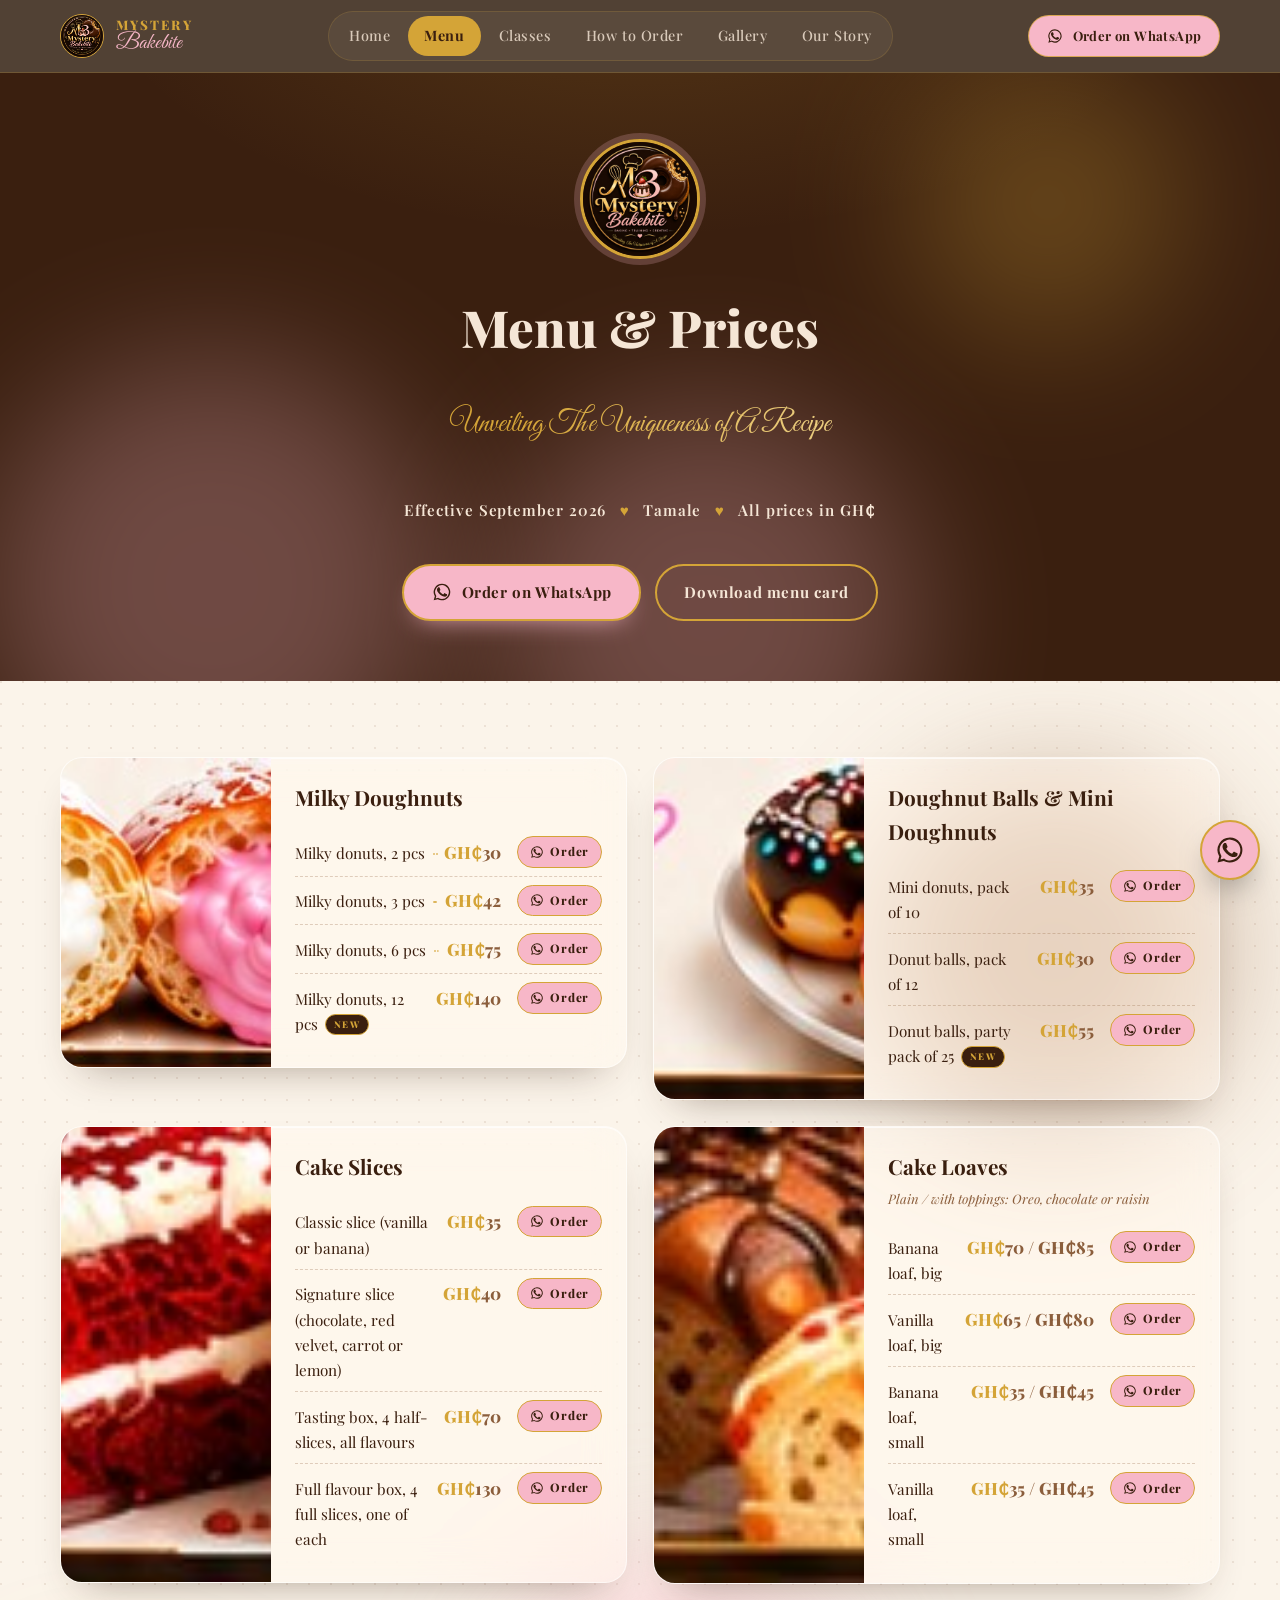
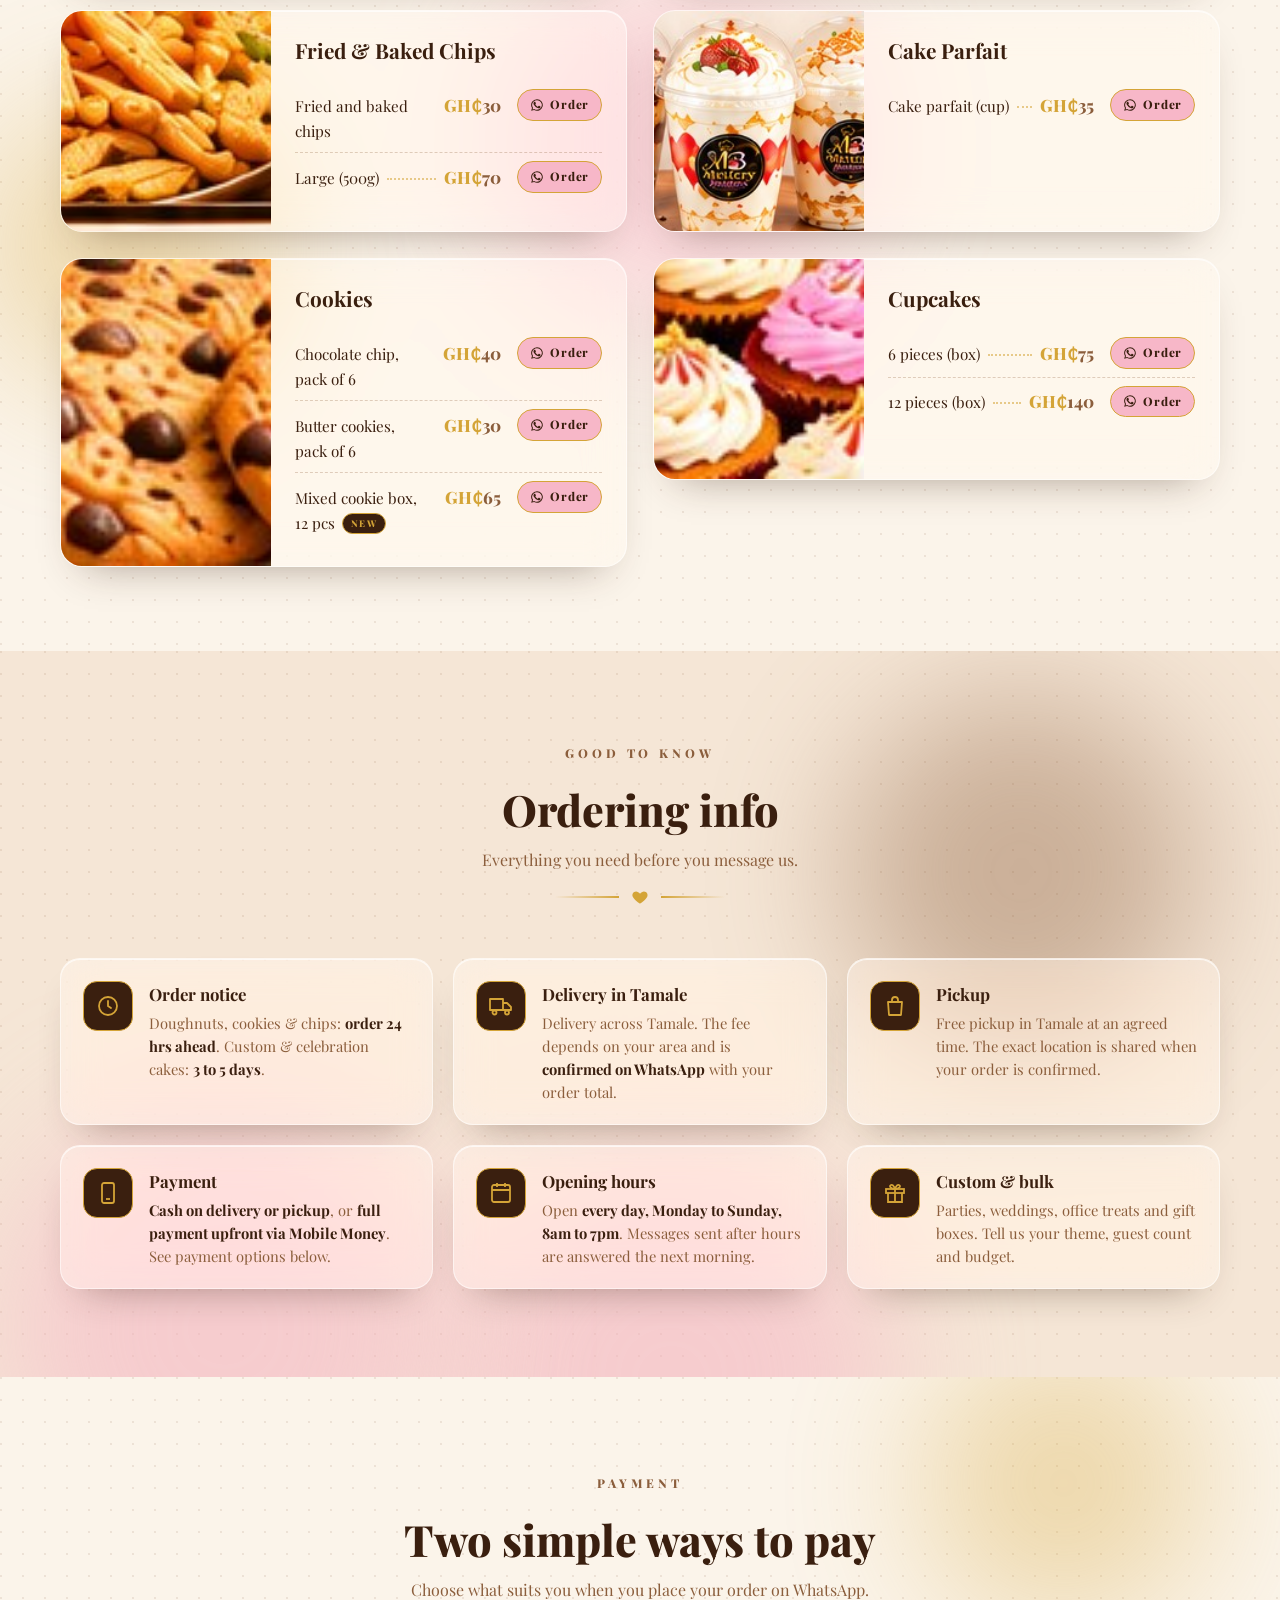
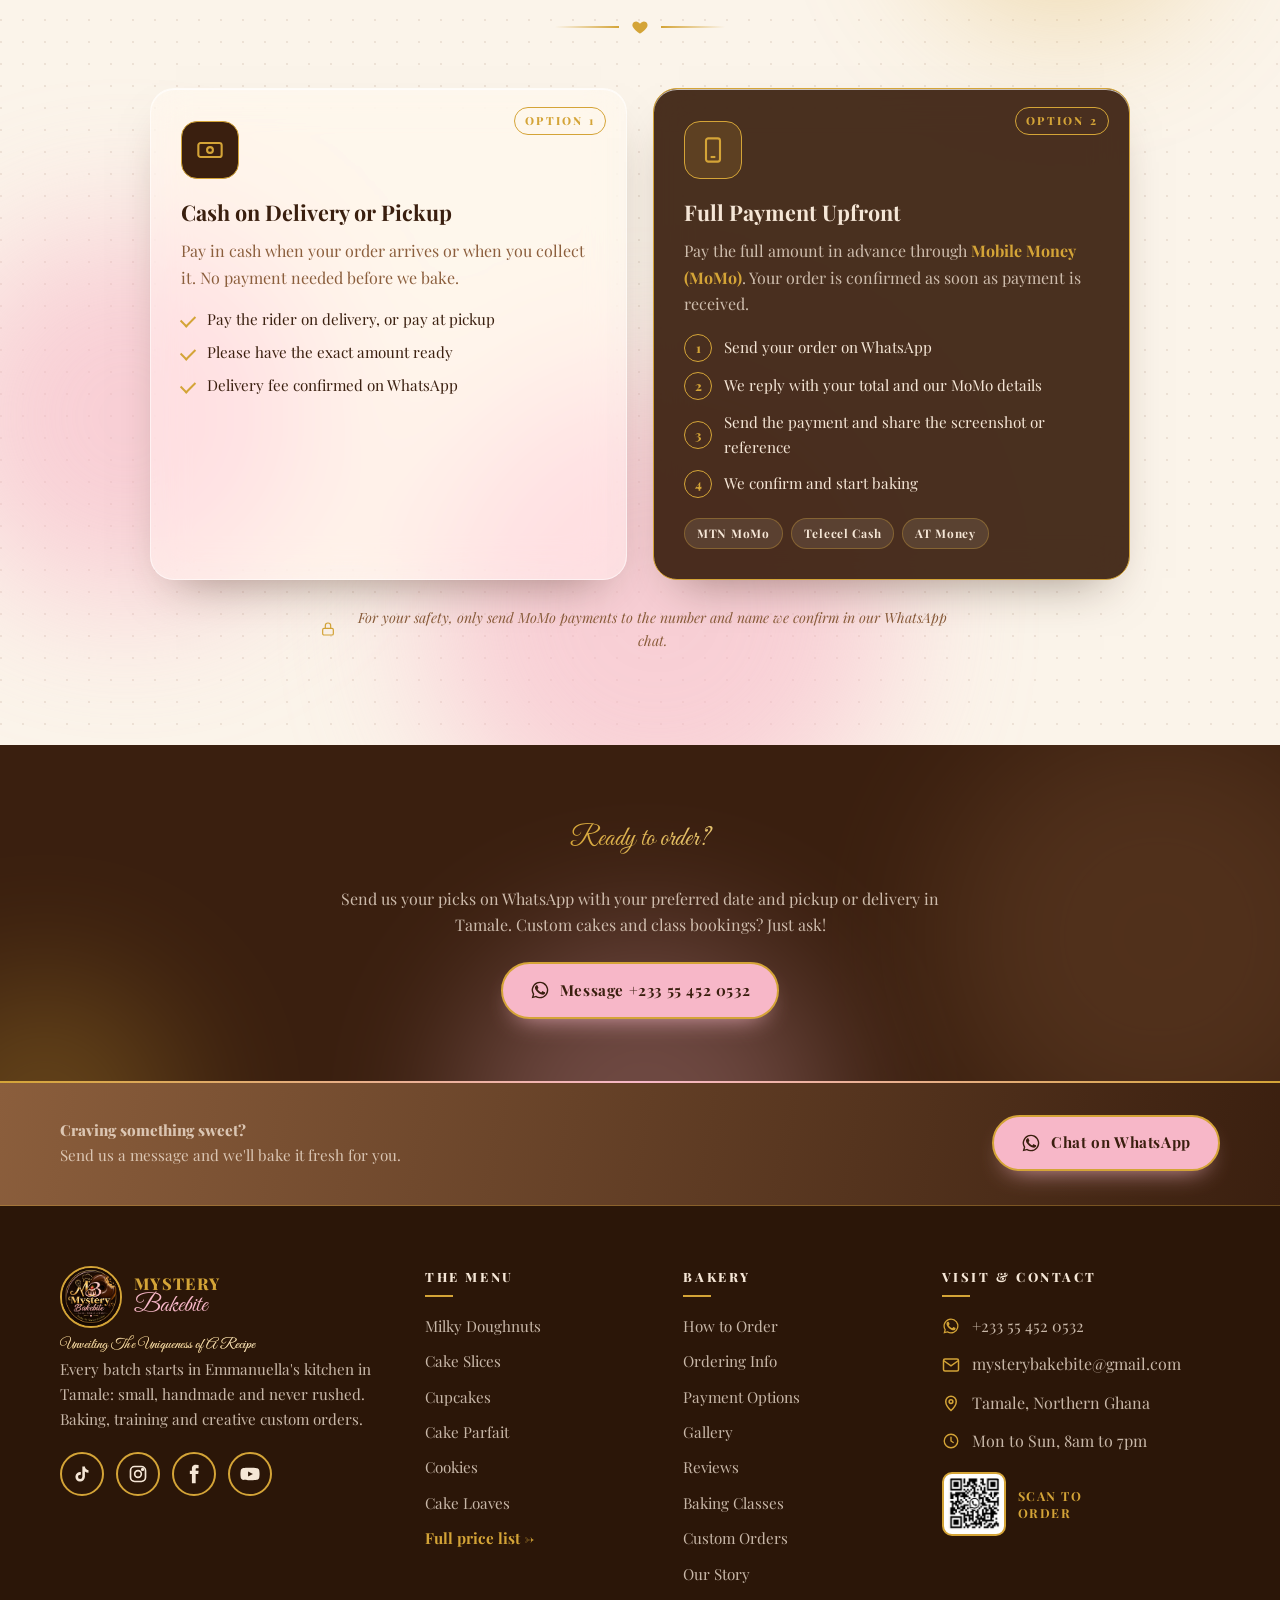
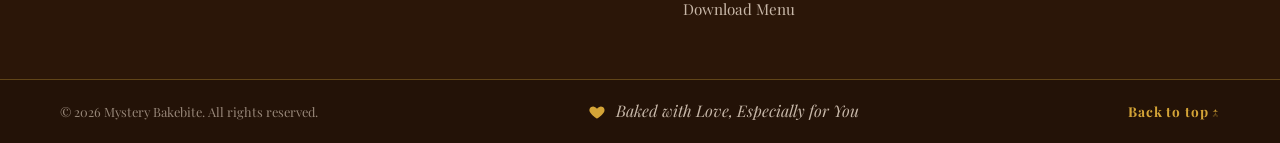
==== commit 3b6e0ff3: "Add files via upload" ====
--- a/menu.html
+++ b/menu.html
@@ -1,13 +1,20 @@
 <!DOCTYPE html><html lang="en"><head><meta charset="utf-8"><meta name="viewport" content="width=device-width,initial-scale=1">
-<title>Menu & Prices | Mystery Bakebite</title><meta name="description" content="Full price list for Mystery Bakebite, Tamale. Effective September 2026."><link rel="icon" href="assets/logo.jpg">
+<title>Menu & Prices | Mystery Bakebite | Unveiling The Uniqueness of A Recipe</title><meta name="description" content="Unveiling The Uniqueness of A Recipe. Full price list for Mystery Bakebite, Tamale. Effective September 2026."><link rel="icon" href="assets/logo.jpg">
 <link rel="preconnect" href="https://fonts.googleapis.com"><link rel="preconnect" href="https://fonts.gstatic.com" crossorigin>
 <link href="https://fonts.googleapis.com/css2?family=Great+Vibes&family=Playfair+Display:ital,wght@0,400;0,600;0,700;0,800;1,400&display=swap" rel="stylesheet">
-<link rel="stylesheet" href="css/style.css"></head><body id="top"><header class="site-header"><div class="wrap header-inner">
+<link rel="stylesheet" href="css/style.css"></head><body id="top"><header class="site-header nav5 nav6"><div class="wrap nav5-inner">
 <a class="brand" href="index.html"><img class="brand-logo" src="assets/logo.jpg" alt="Mystery Bakebite logo"><span class="brand-name"><span class="brand-mystery">Mystery</span><span class="brand-bakebite">Bakebite</span></span></a>
-<nav class="main-nav" aria-label="Main"><a href="index.html#menu">Menu</a><a href="index.html#order">How to Order</a><a href="index.html#payment">Payment</a><a href="index.html#classes">Classes</a><a href="index.html#gallery">Gallery</a><a href="index.html#reviews">Reviews</a><a href="index.html#story">Our Story</a></nav>
+<nav class="main-nav" aria-label="Main"><a class="nav-link" href="index.html" data-key="home">Home</a><a class="nav-link" href="menu.html" data-key="menu">Menu</a><a class="nav-link" href="classes.html" data-key="classes">Classes</a><a class="nav-link" href="index.html#order" data-key="order">How to Order</a><a class="nav-link" href="index.html#gallery" data-key="gallery">Gallery</a><a class="nav-link" href="index.html#story" data-key="story">Our Story</a></nav>
 <a class="btn btn-wa header-wa" href="https://wa.me/233554520532?text=Hello%20Mystery%20Bakebite%21%20I%27d%20like%20to%20place%20an%20order%20%F0%9F%8D%A9" target="_blank" rel="noopener"><svg viewBox="0 0 24 24" fill="currentColor"><path d="M17.5 14.4c-.3-.1-1.8-.9-2-1-.3-.1-.5-.1-.7.1-.2.3-.8 1-.9 1.2-.2.2-.3.2-.6.1-.3-.1-1.3-.5-2.4-1.5-.9-.8-1.5-1.8-1.7-2.1-.2-.3 0-.5.1-.6l.4-.5c.1-.2.2-.3.3-.5.1-.2 0-.4 0-.5l-.9-2.2c-.2-.6-.5-.5-.7-.5h-.6c-.2 0-.5.1-.8.4-.3.3-1 1-1 2.5s1.1 2.9 1.2 3.1c.1.2 2.1 3.2 5.1 4.5.7.3 1.3.5 1.7.6.7.2 1.4.2 1.9.1.6-.1 1.8-.7 2-1.4.2-.7.2-1.3.2-1.4-.1-.2-.3-.3-.6-.4zM12 2a10 10 0 0 0-8.6 15.1L2 22l5-1.3A10 10 0 1 0 12 2zm0 18.3c-1.5 0-3-.4-4.3-1.2l-.3-.2-3 .8.8-2.9-.2-.3A8.3 8.3 0 1 1 12 20.3z"/></svg><span class="wa-label">Order on WhatsApp</span></a>
-<button class="nav-toggle" aria-label="Menu" aria-expanded="false"><span></span><span></span><span></span></button>
-</div></header>
+<button class="nav-toggle" aria-label="Open menu" aria-expanded="false" aria-controls="drawer"><span></span><span></span><span></span></button>
+</div></header><div class="drawer" id="drawer" aria-hidden="true"><div class="dr-backdrop" data-close></div>
+<aside class="dr-panel" role="dialog" aria-label="Menu"><div class="dr-top"><a class="brand" href="index.html"><img class="brand-logo" src="assets/logo.jpg" alt=""><span class="brand-name"><span class="brand-mystery">Mystery</span><span class="brand-bakebite">Bakebite</span></span></a><button class="dr-close" data-close aria-label="Close menu">×</button></div>
+<p class="dr-slogan">Unveiling The Uniqueness of A Recipe</p>
+<nav class="dr-nav"><a class="dr-main" href="index.html"><i>01</i>Home</a><a class="dr-main" href="menu.html"><i>02</i>Menu &amp; Prices</a><a class="dr-main" href="classes.html"><i>03</i>Baking Classes</a>
+<div class="dr-levels"><a class="dr-lv" href="class-beginner.html"><b>01</b>Beginner</a><a class="dr-lv" href="class-intermediate.html"><b>02</b>Intermediate</a><a class="dr-lv" href="class-advanced.html"><b>03</b>Advanced</a></div>
+<div class="dr-group"><p class="dr-h">Order</p><a href="index.html#order">How to Order</a><a href="index.html#payment">Payment</a><a href="index.html#info">Ordering Info</a><a href="index.html#custom">Custom Orders</a></div><div class="dr-group"><p class="dr-h">About</p><a href="index.html#story">Our Story</a><a href="index.html#gallery">Gallery</a><a href="index.html#reviews">Reviews</a></div></nav>
+<div class="dr-bottom"><a class="btn btn-wa" href="https://wa.me/233554520532?text=Hello%20Mystery%20Bakebite%21%20I%27d%20like%20to%20place%20an%20order%20%F0%9F%8D%A9" target="_blank" rel="noopener"><svg viewBox="0 0 24 24" fill="currentColor"><path d="M17.5 14.4c-.3-.1-1.8-.9-2-1-.3-.1-.5-.1-.7.1-.2.3-.8 1-.9 1.2-.2.2-.3.2-.6.1-.3-.1-1.3-.5-2.4-1.5-.9-.8-1.5-1.8-1.7-2.1-.2-.3 0-.5.1-.6l.4-.5c.1-.2.2-.3.3-.5.1-.2 0-.4 0-.5l-.9-2.2c-.2-.6-.5-.5-.7-.5h-.6c-.2 0-.5.1-.8.4-.3.3-1 1-1 2.5s1.1 2.9 1.2 3.1c.1.2 2.1 3.2 5.1 4.5.7.3 1.3.5 1.7.6.7.2 1.4.2 1.9.1.6-.1 1.8-.7 2-1.4.2-.7.2-1.3.2-1.4-.1-.2-.3-.3-.6-.4zM12 2a10 10 0 0 0-8.6 15.1L2 22l5-1.3A10 10 0 1 0 12 2zm0 18.3c-1.5 0-3-.4-4.3-1.2l-.3-.2-3 .8.8-2.9-.2-.3A8.3 8.3 0 1 1 12 20.3z"/></svg> Order on WhatsApp</a><div class="dr-soc"><a href="https://www.tiktok.com/@mysterybakebite" target="_blank" rel="noopener" aria-label="TikTok"><svg viewBox="0 0 24 24" fill="currentColor"><path d="M16.6 5.8A4.3 4.3 0 0 1 15.5 3h-3.1v12.4a2.6 2.6 0 1 1-2.6-2.6c.3 0 .5 0 .8.1V9.7a5.7 5.7 0 1 0 4.9 5.7V9.1a7.3 7.3 0 0 0 4.3 1.4V7.4a4.3 4.3 0 0 1-3.2-1.6z"/></svg></a><a href="https://www.instagram.com/mysterybakebite" target="_blank" rel="noopener" aria-label="Instagram"><svg viewBox="0 0 24 24" fill="none" stroke="currentColor" stroke-width="2"><rect x="3" y="3" width="18" height="18" rx="5"/><circle cx="12" cy="12" r="4"/><circle cx="17.5" cy="6.5" r="1" fill="currentColor"/></svg></a><a href="https://www.facebook.com/mysterybakebite" target="_blank" rel="noopener" aria-label="Facebook"><svg viewBox="0 0 24 24" fill="currentColor"><path d="M14 8V6c0-.9.6-1 1-1h2.5V1.2L14.1 1C10.4 1 9.5 3.8 9.5 5.6V8H7v4h2.5v11H14V12h3.1l.4-4z"/></svg></a><a href="https://www.youtube.com/@mysterybakebite" target="_blank" rel="noopener" aria-label="YouTube"><svg viewBox="0 0 24 24" fill="currentColor"><path d="M23 7.2a3 3 0 0 0-2.1-2.1C19 4.6 12 4.6 12 4.6s-7 0-8.9.5A3 3 0 0 0 1 7.2 31 31 0 0 0 .5 12a31 31 0 0 0 .5 4.8 3 3 0 0 0 2.1 2.1c1.9.5 8.9.5 8.9.5s7 0 8.9-.5a3 3 0 0 0 2.1-2.1 31 31 0 0 0 .5-4.8 31 31 0 0 0-.5-4.8zM9.7 15V9l5.8 3-5.8 3z"/></svg></a></div><p>Open daily · 8am to 7pm · Tamale</p></div>
+</aside></div>
 <main><section class="page-hero"><div class="wrap"><img class="ph-logo" src="assets/logo.jpg" alt="Mystery Bakebite logo"><h1>Menu &amp; Prices</h1><p class="script">Unveiling The Uniqueness of A Recipe</p>
 <p class="ph-meta">Effective September 2026<i>♥</i>Tamale<i>♥</i>All prices in GH₵</p>
 <div class="hero-ctas"><a class="btn btn-wa" href="https://wa.me/233554520532?text=Hello%20Mystery%20Bakebite%21%20I%27d%20like%20to%20place%20an%20order%20%F0%9F%8D%A9" target="_blank" rel="noopener"><svg viewBox="0 0 24 24" fill="currentColor"><path d="M17.5 14.4c-.3-.1-1.8-.9-2-1-.3-.1-.5-.1-.7.1-.2.3-.8 1-.9 1.2-.2.2-.3.2-.6.1-.3-.1-1.3-.5-2.4-1.5-.9-.8-1.5-1.8-1.7-2.1-.2-.3 0-.5.1-.6l.4-.5c.1-.2.2-.3.3-.5.1-.2 0-.4 0-.5l-.9-2.2c-.2-.6-.5-.5-.7-.5h-.6c-.2 0-.5.1-.8.4-.3.3-1 1-1 2.5s1.1 2.9 1.2 3.1c.1.2 2.1 3.2 5.1 4.5.7.3 1.3.5 1.7.6.7.2 1.4.2 1.9.1.6-.1 1.8-.7 2-1.4.2-.7.2-1.3.2-1.4-.1-.2-.3-.3-.6-.4zM12 2a10 10 0 0 0-8.6 15.1L2 22l5-1.3A10 10 0 1 0 12 2zm0 18.3c-1.5 0-3-.4-4.3-1.2l-.3-.2-3 .8.8-2.9-.2-.3A8.3 8.3 0 1 1 12 20.3z"/></svg> Order on WhatsApp</a><a class="btn btn-ghost" href="assets/price-list.png" download="Mystery-Bakebite-Menu-Sept-2026.png">Download menu card</a></div></div></section>
@@ -30,10 +37,10 @@
 <div class="wrap"><div class="footer-grid">
 <div class="f-brand"><a class="brand" href="index.html"><img class="f-logo" src="assets/logo.jpg" alt="Mystery Bakebite logo"><span class="brand-name"><span class="brand-mystery">Mystery</span><span class="brand-bakebite">Bakebite</span></span></a>
 <p class="f-tag">Unveiling The Uniqueness of A Recipe</p>
-<p>Every batch starts in Amara's kitchen in Tamale: small, handmade and never rushed. Baking, training and creative custom orders.</p>
+<p>Every batch starts in Emmanuella's kitchen in Tamale: small, handmade and never rushed. Baking, training and creative custom orders.</p>
 <div class="socials"><a href="https://www.tiktok.com/@mysterybakebite" target="_blank" rel="noopener" aria-label="TikTok"><svg viewBox="0 0 24 24" fill="currentColor"><path d="M16.6 5.8A4.3 4.3 0 0 1 15.5 3h-3.1v12.4a2.6 2.6 0 1 1-2.6-2.6c.3 0 .5 0 .8.1V9.7a5.7 5.7 0 1 0 4.9 5.7V9.1a7.3 7.3 0 0 0 4.3 1.4V7.4a4.3 4.3 0 0 1-3.2-1.6z"/></svg></a><a href="https://www.instagram.com/mysterybakebite" target="_blank" rel="noopener" aria-label="Instagram"><svg viewBox="0 0 24 24" fill="none" stroke="currentColor" stroke-width="2"><rect x="3" y="3" width="18" height="18" rx="5"/><circle cx="12" cy="12" r="4"/><circle cx="17.5" cy="6.5" r="1" fill="currentColor"/></svg></a><a href="https://www.facebook.com/mysterybakebite" target="_blank" rel="noopener" aria-label="Facebook"><svg viewBox="0 0 24 24" fill="currentColor"><path d="M14 8V6c0-.9.6-1 1-1h2.5V1.2L14.1 1C10.4 1 9.5 3.8 9.5 5.6V8H7v4h2.5v11H14V12h3.1l.4-4z"/></svg></a><a href="https://www.youtube.com/@mysterybakebite" target="_blank" rel="noopener" aria-label="YouTube"><svg viewBox="0 0 24 24" fill="currentColor"><path d="M23 7.2a3 3 0 0 0-2.1-2.1C19 4.6 12 4.6 12 4.6s-7 0-8.9.5A3 3 0 0 0 1 7.2 31 31 0 0 0 .5 12a31 31 0 0 0 .5 4.8 3 3 0 0 0 2.1 2.1c1.9.5 8.9.5 8.9.5s7 0 8.9-.5a3 3 0 0 0 2.1-2.1 31 31 0 0 0 .5-4.8 31 31 0 0 0-.5-4.8zM9.7 15V9l5.8 3-5.8 3z"/></svg></a></div></div>
 <div><h3 class="f-h">The Menu</h3><ul class="f-links"><li><a href="menu.html#milky">Milky Doughnuts</a></li><li><a href="menu.html#slices">Cake Slices</a></li><li><a href="menu.html#cupcakes">Cupcakes</a></li><li><a href="menu.html#parfait">Cake Parfait</a></li><li><a href="menu.html#cookies">Cookies</a></li><li><a href="menu.html#loaves">Cake Loaves</a></li><li><a href="menu.html" class="f-more">Full price list →</a></li></ul></div>
-<div><h3 class="f-h">Bakery</h3><ul class="f-links"><li><a href="index.html#order">How to Order</a></li><li><a href="index.html#info">Ordering Info</a></li><li><a href="index.html#payment">Payment Options</a></li><li><a href="index.html#gallery">Gallery</a></li><li><a href="index.html#reviews">Reviews</a></li><li><a href="index.html#classes">Baking Classes</a></li><li><a href="index.html#custom">Custom Orders</a></li><li><a href="index.html#story">Our Story</a></li><li><a href="assets/price-list.png" download="Mystery-Bakebite-Menu-Sept-2026.png">Download Menu</a></li></ul></div>
+<div><h3 class="f-h">Bakery</h3><ul class="f-links"><li><a href="index.html#order">How to Order</a></li><li><a href="index.html#info">Ordering Info</a></li><li><a href="index.html#payment">Payment Options</a></li><li><a href="index.html#gallery">Gallery</a></li><li><a href="index.html#reviews">Reviews</a></li><li><a href="classes.html">Baking Classes</a></li><li><a href="index.html#custom">Custom Orders</a></li><li><a href="index.html#story">Our Story</a></li><li><a href="assets/price-list.png" download="Mystery-Bakebite-Menu-Sept-2026.png">Download Menu</a></li></ul></div>
 <div><h3 class="f-h">Visit &amp; Contact</h3><ul class="f-list">
 <li><svg viewBox="0 0 24 24" fill="currentColor"><path d="M17.5 14.4c-.3-.1-1.8-.9-2-1-.3-.1-.5-.1-.7.1-.2.3-.8 1-.9 1.2-.2.2-.3.2-.6.1-.3-.1-1.3-.5-2.4-1.5-.9-.8-1.5-1.8-1.7-2.1-.2-.3 0-.5.1-.6l.4-.5c.1-.2.2-.3.3-.5.1-.2 0-.4 0-.5l-.9-2.2c-.2-.6-.5-.5-.7-.5h-.6c-.2 0-.5.1-.8.4-.3.3-1 1-1 2.5s1.1 2.9 1.2 3.1c.1.2 2.1 3.2 5.1 4.5.7.3 1.3.5 1.7.6.7.2 1.4.2 1.9.1.6-.1 1.8-.7 2-1.4.2-.7.2-1.3.2-1.4-.1-.2-.3-.3-.6-.4zM12 2a10 10 0 0 0-8.6 15.1L2 22l5-1.3A10 10 0 1 0 12 2zm0 18.3c-1.5 0-3-.4-4.3-1.2l-.3-.2-3 .8.8-2.9-.2-.3A8.3 8.3 0 1 1 12 20.3z"/></svg><a href="https://wa.me/233554520532?text=Hello%20Mystery%20Bakebite%21%20I%27d%20like%20to%20place%20an%20order%20%F0%9F%8D%A9" target="_blank" rel="noopener">+233 55 452 0532</a></li>
 <li><svg viewBox="0 0 24 24" fill="none" stroke="currentColor" stroke-width="2"><rect x="2" y="4" width="20" height="16" rx="2"/><path d="m2 6 10 7 10-7"/></svg><a href="mailto:mysterybakebite@gmail.com">mysterybakebite@gmail.com</a></li>
@@ -42,7 +49,7 @@
 <div class="f-qr"><img src="assets/qr.jpg" alt="WhatsApp QR code"><span>Scan to<br>order</span></div></div>
 </div></div>
 <div class="f-bottom"><div class="wrap f-bottom-inner">
-<p class="small">© 2026 Mystery Bakebite. Made in Tamale.</p>
+<p class="small">© 2026 Mystery Bakebite. All rights reserved.</p>
 <p class="love"><svg viewBox="0 0 24 24" fill="currentColor"><path d="M12 21s-7.5-4.6-9.6-9.2C.9 8.4 3 4.5 6.7 4.5c2.1 0 3.6 1.2 5.3 3.1 1.7-1.9 3.2-3.1 5.3-3.1 3.7 0 5.8 3.9 4.3 7.3C19.5 16.4 12 21 12 21z"/></svg> Baked with Love, Especially for You</p>
 <a class="to-top" href="#top">Back to top ↑</a></div></div></footer>
 <a class="wa-float" href="https://wa.me/233554520532?text=Hello%20Mystery%20Bakebite%21%20I%27d%20like%20to%20place%20an%20order%20%F0%9F%8D%A9" target="_blank" rel="noopener" aria-label="Chat on WhatsApp"><svg viewBox="0 0 24 24" fill="currentColor"><path d="M17.5 14.4c-.3-.1-1.8-.9-2-1-.3-.1-.5-.1-.7.1-.2.3-.8 1-.9 1.2-.2.2-.3.2-.6.1-.3-.1-1.3-.5-2.4-1.5-.9-.8-1.5-1.8-1.7-2.1-.2-.3 0-.5.1-.6l.4-.5c.1-.2.2-.3.3-.5.1-.2 0-.4 0-.5l-.9-2.2c-.2-.6-.5-.5-.7-.5h-.6c-.2 0-.5.1-.8.4-.3.3-1 1-1 2.5s1.1 2.9 1.2 3.1c.1.2 2.1 3.2 5.1 4.5.7.3 1.3.5 1.7.6.7.2 1.4.2 1.9.1.6-.1 1.8-.7 2-1.4.2-.7.2-1.3.2-1.4-.1-.2-.3-.3-.6-.4zM12 2a10 10 0 0 0-8.6 15.1L2 22l5-1.3A10 10 0 1 0 12 2zm0 18.3c-1.5 0-3-.4-4.3-1.2l-.3-.2-3 .8.8-2.9-.2-.3A8.3 8.3 0 1 1 12 20.3z"/></svg></a>
--- a/css/style.css
+++ b/css/style.css
@@ -1019,3 +1019,906 @@
   .pay-card:not(.featured) { background: rgba(255,251,245,.94); }
   .t-card { background: rgba(245,230,214,.08); }
 }
+
+/* ============================================================
+   CLASSES
+   ============================================================ */
+.s-beginner     { --lv: #F7B7C8; }
+.s-intermediate { --lv: #D4A437; }
+.s-advanced     { --lv: #8B5E3C; }
+
+/* Pathway */
+.pathway { display: flex; align-items: center; justify-content: center; gap: 10px; flex-wrap: wrap; margin: 26px auto 40px; }
+.path-step {
+  display: inline-flex; align-items: center; gap: 10px; text-decoration: none;
+  padding: 8px 18px 8px 8px; border-radius: 999px; border: 1px solid var(--glass-edge-dark);
+  background: var(--glass-dark); color: var(--cream); transition: .3s;
+}
+.path-step:hover, .path-step.on { border-color: var(--gold); background: rgba(212,164,55,.16); }
+.ps-num { width: 34px; height: 34px; border-radius: 50%; display: grid; place-items: center; background: var(--gold); color: var(--brown); font-weight: 800; font-size: .85rem; }
+.ps-lvl { font-weight: 700; letter-spacing: .08em; text-transform: uppercase; font-size: .8rem; }
+.path-arrow { color: var(--gold); font-size: 1.3rem; }
+.page-hero .pathway { margin-bottom: 0; }
+
+/* Homepage teaser */
+.classes-teaser { background: var(--brown); color: var(--cream); padding: 92px 0; }
+.stage-grid { display: grid; grid-template-columns: repeat(3, 1fr); gap: 22px; }
+.stage-tile {
+  position: relative; display: flex; flex-direction: column; gap: 6px; text-decoration: none; color: var(--cream);
+  padding: 28px 26px 24px; border-radius: 22px; overflow: hidden;
+  background: var(--glass-dark); border: 1px solid var(--glass-edge-dark);
+  backdrop-filter: var(--blur); -webkit-backdrop-filter: var(--blur); transition: transform .35s, border-color .35s;
+}
+.stage-tile::before { content: ''; position: absolute; top: 0; left: 0; right: 0; height: 4px; background: var(--lv); }
+.stage-tile:hover { transform: translateY(-6px); border-color: var(--gold); }
+.st-num { font-size: 2.8rem; font-weight: 800; line-height: 1; color: var(--gold); }
+.st-lvl { font-size: .74rem; letter-spacing: .24em; text-transform: uppercase; font-weight: 800; color: var(--lv); }
+.s-advanced .st-lvl { color: #d9a77e; }
+.stage-tile h3 { margin: 6px 0 0; font-size: 1.25rem; }
+.stage-tile p { margin: 0; color: var(--cream-70); font-size: .94rem; }
+.st-meta { color: var(--gold); font-weight: 700; font-size: .85rem; margin-top: 8px; }
+.stage-tile .more { color: var(--cream); margin-top: 14px; display: flex; gap: 6px; align-items: center; font-size: .82rem; font-weight: 700; letter-spacing: .08em; text-transform: uppercase; }
+.stage-tile .more svg { width: 15px; height: 15px; transition: transform .3s; }
+.stage-tile:hover .more svg { transform: translateX(4px); }
+
+/* Custom (wide card) */
+.custom-sec { padding: 80px 0; }
+.svc-wide { flex-direction: row; max-width: 1000px; margin: 0 auto; }
+.svc-wide figure { flex: 0 0 42%; height: auto; min-height: 280px; margin: 12px; }
+.ticks.two { grid-template-columns: 1fr 1fr; column-gap: 20px; }
+
+/* Classes page: guide + level cards */
+.levels { background: radial-gradient(circle at 1px 1px, rgba(139,94,60,.12) 1px, transparent 0) 0 0 / 22px 22px, var(--cream); padding: 80px 0 90px; }
+.guide-grid { display: grid; grid-template-columns: repeat(3, 1fr); gap: 16px; margin-bottom: 50px; }
+.guide { display: flex; gap: 14px; padding: 18px 20px; border-radius: 18px; background: var(--glass-light); border: 1px solid var(--glass-edge); backdrop-filter: var(--blur); -webkit-backdrop-filter: var(--blur); }
+.g-num { font-weight: 800; color: var(--gold); font-size: 1.5rem; line-height: 1; }
+.guide b { display: block; margin-bottom: 2px; }
+.guide p { margin: 0; color: var(--warm); font-size: .88rem; }
+.level-list { display: flex; flex-direction: column; }
+.level-card {
+  display: grid; grid-template-columns: 260px 1fr; border-radius: 26px; overflow: hidden; scroll-margin-top: 100px;
+  background: var(--glass-light-2); border: 1px solid var(--glass-edge);
+  backdrop-filter: var(--blur); -webkit-backdrop-filter: var(--blur);
+  box-shadow: 0 1px 0 rgba(255,255,255,.7) inset, 0 28px 56px -30px rgba(58,31,15,.55);
+}
+.lc-side { background: var(--brown); color: var(--cream); padding: 30px 24px; display: flex; flex-direction: column; position: relative; border-right: 4px solid var(--lv); }
+.lc-num { font-size: 4.2rem; font-weight: 800; line-height: .9; color: var(--gold); }
+.lc-num.big { font-size: 5rem; display: block; }
+.lc-lvl { font-size: .85rem; letter-spacing: .28em; text-transform: uppercase; font-weight: 800; color: var(--lv); margin-top: 8px; }
+.s-advanced .lc-lvl { color: #d9a77e; }
+.lc-side figure { margin: auto 0 0; padding-top: 22px; }
+.lc-side figure img { border-radius: 14px; border: 1px solid var(--gold-50); height: 110px; width: 100%; object-fit: cover; }
+.lc-body { padding: 30px 34px 32px; }
+.lc-cat { font-size: .74rem; letter-spacing: .22em; text-transform: uppercase; font-weight: 800; color: var(--warm); }
+.lc-body h2 { margin: 6px 0 8px; font-size: 1.7rem; }
+.lc-short { margin: 0; color: var(--warm); }
+.lc-meta { display: flex; flex-wrap: wrap; gap: 10px 22px; align-items: center; margin: 16px 0; font-size: .9rem; }
+.lc-meta span { display: inline-flex; align-items: center; gap: 6px; }
+.lc-meta svg { width: 17px; height: 17px; color: var(--gold); }
+.lc-fee { margin-left: auto; font-weight: 800; color: var(--brown); font-size: 1.25rem; padding: 4px 14px; border: 1px solid var(--gold); border-radius: 999px; }
+ol.recipes { counter-reset: r; list-style: none; padding: 0; margin: 0 0 22px; display: grid; grid-template-columns: 1fr 1fr; gap: 8px 22px; }
+ol.recipes li { counter-increment: r; display: flex; gap: 10px; align-items: baseline; padding: 7px 0; border-bottom: 1px dashed rgba(139,94,60,.28); font-size: .95rem; }
+ol.recipes li::before { content: counter(r, decimal-leading-zero); color: var(--gold); font-weight: 800; font-size: .8rem; }
+.lc-ctas { display: flex; gap: 12px; flex-wrap: wrap; }
+.lc-connector { display: flex; justify-content: center; padding: 8px 0; }
+.lc-connector span {
+  position: relative; padding: 26px 0; font-style: italic; color: var(--warm); font-size: .85rem;
+}
+.lc-connector span::before, .lc-connector span::after { content: ''; position: absolute; left: 50%; width: 2px; height: 20px; background: var(--gold); }
+.lc-connector span::before { top: 0; } .lc-connector span::after { bottom: 0; }
+
+/* Class detail page */
+.class-hero { text-align: left; padding: 50px 0 56px; }
+.class-hero .wrap { max-width: 1160px; }
+.crumbs { font-size: .82rem; color: var(--cream-70); margin: 0 0 18px; }
+.crumbs a { color: var(--gold); text-decoration: none; }
+.class-hero h1 { margin: .15em 0 .3em; }
+.class-hero .hero-kicker { margin: 8px 0 0; color: var(--lv); }
+.s-advanced.class-hero .hero-kicker { color: #d9a77e; }
+.ph-lede { color: var(--cream-70); max-width: 68ch; margin: 0; }
+.class-hero .pathway { justify-content: flex-start; margin-top: 28px; }
+.class-detail { background: radial-gradient(circle at 1px 1px, rgba(139,94,60,.12) 1px, transparent 0) 0 0 / 22px 22px, var(--cream); padding: 60px 0 90px; overflow: visible; }
+.cd-grid { display: grid; grid-template-columns: 1fr 360px; gap: 34px; align-items: start; }
+.cd-facts { display: grid; grid-template-columns: repeat(4, 1fr); gap: 12px; margin-bottom: 20px; }
+.fact { padding: 16px; border-radius: 16px; background: var(--glass-light-2); border: 1px solid var(--glass-edge); display: flex; flex-direction: column; gap: 4px; }
+.fact svg { width: 22px; height: 22px; color: var(--gold); }
+.fact small { color: var(--warm); font-size: .72rem; letter-spacing: .14em; text-transform: uppercase; font-weight: 700; }
+.fact b { font-size: .92rem; line-height: 1.35; }
+.cd-block { padding: 24px 26px; border-radius: 20px; margin-bottom: 18px; background: var(--glass-light-2); border: 1px solid var(--glass-edge); }
+.cd-block h2 { margin: 0 0 12px; font-size: 1.25rem; }
+.cd-block p { margin: 0; color: var(--warm); }
+.cd-block .ticks { margin: 0; }
+.cd-two { display: grid; grid-template-columns: 1fr 1fr; gap: 18px; }
+ol.recipes.big { margin: 0; }
+.lvl-navs { display: flex; justify-content: space-between; gap: 12px; flex-wrap: wrap; margin-top: 8px; }
+.lvl-nav { color: var(--brown); text-decoration: none; font-weight: 700; padding: 10px 18px; border: 1px solid var(--brown); border-radius: 999px; transition: .25s; }
+.lvl-nav:hover { background: var(--brown); color: var(--cream); }
+
+.book-card {
+  position: sticky; top: 96px; border-radius: 24px; overflow: hidden; scroll-margin-top: 100px;
+  background: var(--card); border: 1px solid var(--gold); box-shadow: var(--shadow);
+}
+.bk-head { background: var(--brown); color: var(--cream); padding: 22px 24px; }
+.bk-head span { color: var(--gold); font-size: .78rem; letter-spacing: .22em; text-transform: uppercase; font-weight: 800; }
+.bk-fee { font-size: 2.2rem; font-weight: 800; color: var(--cream); line-height: 1.1; margin-top: 6px; }
+.bk-fee small { display: block; font-size: .78rem; font-weight: 400; color: var(--cream-70); }
+.book-form { padding: 22px 24px 24px; display: grid; gap: 14px; }
+.book-form fieldset { border: 0; padding: 0; margin: 0; display: grid; gap: 8px; }
+.book-form legend, .fld { font-size: .78rem; letter-spacing: .12em; text-transform: uppercase; font-weight: 700; color: var(--warm); margin-bottom: 6px; }
+.fld { display: grid; gap: 6px; }
+.fld input, .fld select {
+  font: inherit; font-size: .95rem; text-transform: none; letter-spacing: 0; color: var(--brown);
+  padding: .65rem .8rem; border-radius: 12px; border: 1px solid rgba(139,94,60,.35); background: #fff;
+}
+.fld input:focus, .fld select:focus { outline: 2px solid var(--gold); border-color: var(--gold); }
+.opt { display: flex; align-items: center; gap: 10px; padding: 10px 12px; border-radius: 12px; border: 1px solid rgba(139,94,60,.3); cursor: pointer; font-size: .9rem; transition: .2s; }
+.opt:has(input:checked) { border-color: var(--gold); background: rgba(212,164,55,.12); }
+.opt input { accent-color: var(--brown); }
+.bk-total { margin: 4px 0 0; color: var(--warm); }
+.bk-total b { color: var(--brown); font-size: 1.15rem; }
+.bk-btn { justify-content: center; width: 100%; }
+.bk-note { font-size: .8rem; color: var(--warm); margin: 0; font-style: italic; }
+
+@media (max-width: 1020px) {
+  .stage-grid, .guide-grid { grid-template-columns: 1fr; }
+  .cd-grid { grid-template-columns: 1fr; }
+  .book-card { position: static; }
+  .cd-facts { grid-template-columns: repeat(2, 1fr); }
+}
+@media (max-width: 768px) {
+  .level-card { grid-template-columns: 1fr; }
+  .lc-side { border-right: 0; border-bottom: 4px solid var(--lv); flex-direction: row; align-items: flex-end; gap: 14px; }
+  .lc-side figure { display: none; }
+  .lc-body { padding: 24px 22px; }
+  ol.recipes, .ticks.two, .cd-two { grid-template-columns: 1fr; }
+  .svc-wide { flex-direction: column; }
+  .svc-wide figure { min-height: 180px; flex: none; }
+  .lc-fee { margin-left: 0; }
+  .path-arrow { display: none; }
+  .stage-tile, .guide, .level-card { backdrop-filter: none !important; -webkit-backdrop-filter: none !important; }
+  .stage-tile { background: rgba(245,230,214,.08); }
+}
+
+/* ---------- Reviews carousel: continuous left-to-right motion ---------- */
+@keyframes slideLTR { from { transform: translateX(-50%); } to { transform: translateX(0); } }
+.t-carousel {
+  overflow: hidden; padding: 10px 0 16px;
+  -webkit-mask-image: linear-gradient(90deg, transparent, #000 7%, #000 93%, transparent);
+          mask-image: linear-gradient(90deg, transparent, #000 7%, #000 93%, transparent);
+}
+.t-track { display: flex; gap: 20px; width: max-content; animation: slideLTR 170s linear infinite; }
+.t-carousel:hover .t-track, .t-carousel:focus-within .t-track { animation-play-state: paused; }
+.t-track .t-card { width: 320px; flex: none; }
+.t-track .t-card:hover { transform: translateY(-6px); }
+@media (max-width: 640px) { .t-track .t-card { width: 270px; } .t-track { animation-duration: 140s; } }
+@media (prefers-reduced-motion: reduce) {
+  .t-carousel { overflow-x: auto; }
+  .t-track { animation: none !important; }
+}
+
+/* ---------- Slogan placements ---------- */
+.sec-script, .cd-slogan, .bk-slogan { font-family: var(--font-script); }
+.sec-script { color: var(--gold); font-size: clamp(1.4rem, 3vw, 1.9rem); margin: 0 0 .4em; }
+.ph-sub { color: var(--cream); font-size: .9rem; letter-spacing: .3em; text-transform: uppercase; font-weight: 700; margin: 10px 0 0; }
+.cd-slogan { font-size: 1.6rem; margin: 14px 0 0; }
+.bk-slogan { font-family: var(--font-script); color: var(--gold); font-size: 1.25rem; margin: 0 0 6px; line-height: 1.2; }
+
+/* ---------- Bundles ---------- */
+.bundles { margin-top: 80px; }
+.bundle-grid { display: grid; grid-template-columns: repeat(3, 1fr); gap: 20px; align-items: stretch; }
+.bundle {
+  position: relative; text-align: center; padding: 30px 24px 26px; border-radius: 22px; display: flex; flex-direction: column; align-items: center;
+  background: var(--glass-light-2); border: 1px solid var(--glass-edge); box-shadow: 0 24px 48px -28px rgba(58,31,15,.5);
+}
+.bundle.best { background: var(--brown); color: var(--cream); border-color: var(--gold); transform: scale(1.03); }
+.b-off { position: absolute; top: -13px; background: var(--gold); color: var(--brown); font-weight: 800; font-size: .74rem; letter-spacing: .14em; text-transform: uppercase; padding: 5px 14px; border-radius: 999px; }
+.bundle h3 { margin: 8px 0 12px; font-size: 1.2rem; }
+.bundle h3 small { display: block; font-size: .78rem; font-weight: 400; color: var(--cream-70); margin-top: 4px; }
+.b-was { margin: 0; text-decoration: line-through; color: var(--warm); font-size: .95rem; }
+.bundle.best .b-was { color: var(--cream-55); }
+.b-now { margin: 2px 0 18px; font-size: 1.7rem; font-weight: 800; }
+.bundle.best .b-now { color: var(--gold); }
+.bundle .btn { margin-top: auto; }
+
+/* ---------- Booking form: class picker + summary ---------- */
+.opt.pk { align-items: center; }
+.opt.pk span { display: flex; flex-direction: column; flex: 1; line-height: 1.25; }
+.opt.pk small { color: var(--warm); font-size: .78rem; }
+.opt.pk em { font-style: normal; font-weight: 800; font-size: .82rem; color: var(--brown); white-space: nowrap; }
+.pick-hint { margin: 2px 0 0; font-size: .8rem; color: var(--warm); text-transform: none; letter-spacing: 0; }
+.pick-hint b { color: var(--brown); }
+.bk-sum { border-top: 1px dashed rgba(139,94,60,.35); padding-top: 12px; display: grid; gap: 6px; }
+.bk-sum p { display: flex; justify-content: space-between; margin: 0; font-size: .9rem; color: var(--warm); }
+.bk-sum .disc-row { color: #2f7a3e; font-weight: 700; }
+.bk-sum .disc-row[hidden] { display: none; }
+.bk-sum .bk-total { border-top: 1px solid var(--gold-50); padding-top: 10px; margin-top: 4px; align-items: baseline; }
+.bk-sum .bk-total b { font-size: 1.25rem; color: var(--brown); }
+@media (max-width: 1020px) { .bundle-grid { grid-template-columns: 1fr; } .bundle.best { transform: none; } }
+
+/* ---------- Readable page-hero meta line ---------- */
+.page-hero .ph-meta {
+  font-family: var(--font-body); font-size: .95rem; font-weight: 600; letter-spacing: .06em; text-transform: none;
+  color: var(--cream); display: inline-flex; flex-wrap: wrap; justify-content: center; gap: 8px; margin-top: 18px;
+}
+.page-hero .ph-meta i { color: var(--gold); padding: 0 .35em; }
+
+/* ---------- Week plan ---------- */
+.fact-sub { font-weight: 400; color: var(--warm); font-size: .82rem; }
+.wk-intro { margin: -4px 0 16px !important; }
+.wk-intro b { color: var(--brown); }
+.week { list-style: none; margin: 0; padding: 0; position: relative; display: grid; gap: 12px; }
+.week::before { content: ''; position: absolute; left: 25px; top: 10px; bottom: 10px; width: 2px; background: linear-gradient(var(--gold), var(--pink)); transform-origin: top; }
+.wk-day { display: flex; gap: 16px; align-items: flex-start; position: relative; }
+.wk-d { flex: none; width: 52px; height: 52px; border-radius: 50%; display: grid; place-items: center; background: var(--brown); color: var(--gold); font-weight: 800; font-size: .82rem; letter-spacing: .06em; text-transform: uppercase; border: 2px solid var(--gold); z-index: 1; }
+.wk-day b { font-size: 1rem; }
+.wk-t { display: inline-block; margin-left: 6px; font-size: .78rem; font-weight: 700; color: var(--brown); background: rgba(212,164,55,.18); border: 1px solid var(--gold-50); padding: 2px 10px; border-radius: 999px; }
+.wk-day p { margin: 4px 0 2px !important; font-size: .92rem; }
+.wk-day em { font-size: .85rem; color: var(--brown); font-weight: 600; }
+
+/* ============================================================
+   SUBTLE SITE-WIDE ANIMATIONS
+   ============================================================ */
+@keyframes softUp { from { opacity: 0; transform: translateY(18px); } to { opacity: 1; transform: none; } }
+@keyframes softScale { from { opacity: 0; transform: scale(.94); } to { opacity: 1; transform: none; } }
+@keyframes kenburns { from { transform: scale(1.08); } to { transform: scale(1); } }
+@keyframes glowGold { 0%,100% { text-shadow: 0 0 0 rgba(212,164,55,0); } 50% { text-shadow: 0 0 18px rgba(212,164,55,.45); } }
+@keyframes growLine { from { transform: scaleY(0); } to { transform: scaleY(1); } }
+
+/* Page fade transitions */
+body { animation: pageIn .5s ease both; }
+body.leaving { opacity: 0; transition: opacity .25s ease; }
+
+/* Inner-page heroes: staggered entrance */
+.page-hero .wrap > * { opacity: 0; animation: softUp .8s cubic-bezier(.2,.8,.2,1) forwards; }
+.page-hero .wrap > :nth-child(1) { animation: softScale .8s cubic-bezier(.2,.8,.2,1) .05s forwards; }
+.page-hero .wrap > :nth-child(2) { animation-delay: .15s; }
+.page-hero .wrap > :nth-child(3) { animation-delay: .25s; }
+.page-hero .wrap > :nth-child(4) { animation-delay: .35s; }
+.page-hero .wrap > :nth-child(5) { animation-delay: .45s; }
+.page-hero .wrap > :nth-child(6) { animation-delay: .55s; }
+.page-hero .wrap > :nth-child(n+7) { animation-delay: .65s; }
+
+/* Pathway steps pop in one by one */
+.pathway > * { opacity: 0; animation: softScale .6s cubic-bezier(.2,.8,.2,1) forwards; }
+.pathway > :nth-child(1) { animation-delay: .5s; } .pathway > :nth-child(2) { animation-delay: .65s; }
+.pathway > :nth-child(3) { animation-delay: .8s; } .pathway > :nth-child(4) { animation-delay: .95s; }
+.pathway > :nth-child(5) { animation-delay: 1.1s; }
+.path-step.on .ps-num { animation: pulseRing 2.4s ease-out 1.2s 2; }
+
+/* Images settle gently when revealed */
+html.js .reveal img { transform: scale(1.06); transition: transform 1.4s cubic-bezier(.2,.8,.2,1); }
+html.js .reveal.visible img { transform: scale(1); }
+.mcard:hover figure img, .svc:hover figure img, .g-item:hover img, .tile:hover img { transform: scale(1.06) !important; }
+
+/* Stage numbers glow softly once visible */
+.reveal.visible .lc-num, .reveal.visible .st-num, .stage-tile.visible .st-num { animation: glowGold 3.5s ease-in-out 1; }
+
+/* Week timeline draws in */
+.reveal .week::before { transform: scaleY(0); }
+.reveal.visible .week::before { animation: growLine 1.2s ease .2s forwards; }
+.reveal .wk-day { opacity: 0; transform: translateX(-12px); transition: opacity .5s ease, transform .5s ease; }
+.reveal.visible .wk-day { opacity: 1; transform: none; }
+.reveal.visible .wk-day:nth-child(2) { transition-delay: .12s; } .reveal.visible .wk-day:nth-child(3) { transition-delay: .24s; }
+.reveal.visible .wk-day:nth-child(4) { transition-delay: .36s; } .reveal.visible .wk-day:nth-child(5) { transition-delay: .48s; }
+
+/* Recipe lists and ticks cascade */
+.reveal ol.recipes li, .reveal .ticks li { opacity: 0; transform: translateY(8px); transition: opacity .45s ease, transform .45s ease; }
+.reveal.visible ol.recipes li, .reveal.visible .ticks li { opacity: 1; transform: none; }
+.reveal.visible li:nth-child(2) { transition-delay: .06s; } .reveal.visible li:nth-child(3) { transition-delay: .12s; }
+.reveal.visible li:nth-child(4) { transition-delay: .18s; } .reveal.visible li:nth-child(5) { transition-delay: .24s; }
+.reveal.visible li:nth-child(6) { transition-delay: .3s; }
+
+/* Gentle hover lifts */
+.bundle, .fact, .cd-block, .guide, .level-card { transition: transform .35s cubic-bezier(.2,.8,.2,1), box-shadow .35s; }
+.bundle:hover, .fact:hover, .guide:hover { transform: translateY(-5px); }
+.bundle.best:hover { transform: scale(1.03) translateY(-5px); }
+.level-card:hover { box-shadow: 0 1px 0 rgba(255,255,255,.7) inset, 0 34px 64px -30px rgba(58,31,15,.6); }
+.lc-connector span::before, .lc-connector span::after { transform-origin: top; animation: growLine 1s ease both; }
+
+/* Price updates flash */
+@keyframes flash { 0% { color: var(--gold); } 100% { color: inherit; } }
+.bump { animation: flash .6s ease; }
+
+/* Section heading divider already draws; add underline to footer links */
+.f-links a { background: linear-gradient(var(--gold), var(--gold)) 0 100% / 0 1px no-repeat; transition: background-size .3s, color .2s, padding .2s; }
+.f-links a:hover { background-size: 100% 1px; }
+
+@media (prefers-reduced-motion: reduce) {
+  .page-hero .wrap > *, .pathway > *, .reveal .wk-day, .reveal ol.recipes li, .reveal .ticks li { opacity: 1 !important; transform: none !important; }
+  .reveal .week::before { transform: none; }
+  html.js .reveal img { transform: none; }
+}
+
+/* ============================================================
+   CLASS DETAIL PAGE: redesigned structure
+   ============================================================ */
+.cx-hero { text-align: left; padding: 46px 0 52px; }
+.cx-grid { display: grid; grid-template-columns: 1.35fr .9fr; gap: 44px; align-items: center; }
+.cx-chip { display: inline-block; padding: 6px 14px; border-radius: 999px; border: 1px solid var(--lv); color: var(--lv); font-size: .76rem; font-weight: 800; letter-spacing: .18em; text-transform: uppercase; }
+.s-advanced .cx-chip { color: #d9a77e; border-color: #d9a77e; }
+.cx-hero h1 { font-size: clamp(2rem, 4.6vw, 3.1rem); line-height: 1.1; margin: .4em 0 .35em; }
+.cx-num { display: block; font-size: 1.6em; color: var(--gold); line-height: .9; margin-bottom: 6px; }
+.cx-hero .ph-lede { max-width: 58ch; }
+.cx-hero .hero-ctas { justify-content: flex-start; margin-top: 22px; }
+.cx-hero .pathway { justify-content: flex-start; margin-top: 34px; }
+.glance { background: var(--glass-dark); border: 1px solid var(--glass-edge-dark); border-radius: 22px; padding: 24px; backdrop-filter: var(--blur); -webkit-backdrop-filter: var(--blur); }
+.glance h2 { margin: 0 0 12px; font-size: .8rem; letter-spacing: .26em; text-transform: uppercase; color: var(--gold); }
+.glance ul { list-style: none; margin: 0; padding: 0; display: grid; gap: 12px; }
+.glance li { display: flex; gap: 12px; align-items: flex-start; color: var(--cream); font-size: .93rem; }
+.glance li svg { width: 20px; height: 20px; color: var(--gold); flex: none; margin-top: 2px; }
+.glance li small { display: block; color: var(--cream-70); font-size: .7rem; letter-spacing: .14em; text-transform: uppercase; }
+.gl-fee { margin-top: 18px; padding-top: 16px; border-top: 1px solid var(--glass-edge-dark); }
+.gl-fee small { color: var(--cream-70); font-size: .7rem; letter-spacing: .14em; text-transform: uppercase; display: block; }
+.gl-fee b { font-size: 1.9rem; color: var(--gold); display: block; line-height: 1.2; }
+.gl-fee span { color: var(--cream-70); font-size: .82rem; }
+
+/* Sticky section nav */
+.subnav { position: sticky; top: 62px; z-index: 60; background: rgba(245,230,214,.86); backdrop-filter: blur(14px); -webkit-backdrop-filter: blur(14px); border-bottom: 1px solid var(--gold-35); }
+.sn-inner { display: flex; gap: 4px; overflow-x: auto; padding: 10px 0; scrollbar-width: none; }
+.sn-inner::-webkit-scrollbar { display: none; }
+.subnav a { flex: none; text-decoration: none; color: var(--brown); font-weight: 700; font-size: .86rem; padding: 8px 16px; border-radius: 999px; transition: background .25s, color .25s; }
+.subnav a:hover { background: rgba(58,31,15,.08); }
+.subnav a.active { background: var(--brown); color: var(--cream); }
+.subnav a.sn-book { margin-left: auto; background: var(--pink); border: 1px solid var(--gold); }
+
+.cx-sec { padding: 80px 0; background: radial-gradient(circle at 1px 1px, rgba(139,94,60,.12) 1px, transparent 0) 0 0 / 22px 22px, var(--cream); scroll-margin-top: 130px; }
+.cx-sec.alt { background-color: var(--cream-2); }
+.book-band, #faq, #details, #recipes, #skills, #overview { scroll-margin-top: 130px; }
+.sec-title.left { text-align: left; }
+
+/* Overview */
+.ov-grid { display: grid; grid-template-columns: 1.2fr 1fr; gap: 40px; align-items: start; }
+.ov-lead { font-size: 1.12rem; color: var(--brown); margin: 0 0 12px; }
+.ov-p { color: var(--warm); margin: 0; }
+.who { background: var(--glass-light-2); border: 1px solid var(--glass-edge); border-radius: 22px; padding: 26px; border-top: 4px solid var(--lv); box-shadow: 0 20px 40px -26px rgba(58,31,15,.45); }
+.who h3 { margin: 0 0 12px; font-size: 1.2rem; }
+.who .ticks { margin: 0 0 14px; }
+.who-skill { margin: 0; font-size: .92rem; color: var(--warm); border-top: 1px dashed rgba(139,94,60,.3); padding-top: 12px; }
+.who-skill b { color: var(--brown); }
+.fit-row { display: grid; grid-template-columns: repeat(3, 1fr); gap: 14px; margin-top: 44px; }
+.fit { display: flex; align-items: center; gap: 12px; padding: 14px 18px; border-radius: 16px; text-decoration: none; color: var(--brown); border: 1px solid rgba(139,94,60,.25); background: var(--glass-light); transition: .3s; }
+.fit:hover { transform: translateY(-3px); }
+.fit b { flex: 1; }
+.fit small { font-size: .72rem; letter-spacing: .1em; text-transform: uppercase; color: var(--warm); }
+.fit-n { width: 36px; height: 36px; border-radius: 50%; display: grid; place-items: center; font-weight: 800; border: 2px solid var(--gold); color: var(--gold); }
+.fit.now { background: var(--brown); color: var(--cream); border-color: var(--gold); }
+.fit.now small { color: var(--gold); }
+.fit.now .fit-n { background: var(--gold); color: var(--brown); }
+.fit.done { opacity: .75; }
+
+/* Recipes */
+.rgrid { display: grid; grid-template-columns: repeat(3, 1fr); gap: 18px; }
+.rcard { position: relative; padding: 26px 22px 22px; border-radius: 20px; background: var(--glass-light-2); border: 1px solid var(--glass-edge); box-shadow: 0 18px 36px -24px rgba(58,31,15,.45); overflow: hidden; transition: transform .35s; }
+.rcard:hover { transform: translateY(-5px); }
+.rcard::after { content: ''; position: absolute; right: -30px; top: -30px; width: 100px; height: 100px; border-radius: 50%; background: var(--lv); opacity: .18; }
+.r-num { font-size: 2.2rem; font-weight: 800; color: var(--gold); line-height: 1; }
+.rcard h3 { margin: 10px 0 12px; font-size: 1.1rem; line-height: 1.3; }
+.r-tag { font-size: .68rem; font-weight: 800; letter-spacing: .16em; text-transform: uppercase; color: var(--warm); }
+
+/* Skills */
+.sgrid { display: grid; grid-template-columns: repeat(3, 1fr); gap: 16px; }
+.skill { display: flex; gap: 14px; align-items: flex-start; padding: 20px; border-radius: 18px; background: var(--glass-light); border: 1px solid var(--glass-edge); }
+.sk-ic { width: 42px; height: 42px; flex: none; border-radius: 12px; display: grid; place-items: center; background: var(--brown); border: 1px solid var(--gold); }
+.sk-ic svg { width: 20px; height: 20px; color: var(--gold); }
+.skill p { margin: 0; color: var(--brown); font-size: .95rem; }
+
+/* Details */
+.dgrid { display: grid; grid-template-columns: repeat(3, 1fr); gap: 18px; align-items: start; }
+.dcard { padding: 24px; border-radius: 20px; background: var(--glass-light-2); border: 1px solid var(--glass-edge); box-shadow: 0 18px 36px -24px rgba(58,31,15,.45); }
+.dcard h3 { display: flex; align-items: center; gap: 10px; margin: 0 0 14px; font-size: 1.1rem; }
+.dcard h3 svg { width: 22px; height: 22px; color: var(--gold); }
+.dcard dl { margin: 0; display: grid; gap: 4px; }
+.dcard dt { font-size: .72rem; letter-spacing: .14em; text-transform: uppercase; color: var(--warm); font-weight: 700; margin-top: 8px; }
+.dcard dd { margin: 0; color: var(--brown); font-weight: 600; }
+.dd-fee { font-size: 1.3rem; font-weight: 800 !important; }
+.dcard .ticks { margin: 0; }
+
+/* Booking band */
+.book-band { background: var(--brown); color: var(--cream); padding: 90px 0; }
+.bb-grid { display: grid; grid-template-columns: .9fr 1.1fr; gap: 50px; align-items: start; }
+.bb-intro h2 { color: var(--cream); }
+.bb-p { color: var(--cream-70); }
+.bb-price { margin: 24px 0; padding: 20px 22px; border-radius: 18px; border: 1px solid var(--gold); background: rgba(212,164,55,.08); }
+.bb-price small { color: var(--gold); font-size: .74rem; letter-spacing: .18em; text-transform: uppercase; font-weight: 800; display: block; }
+.bb-price b { font-size: 2.2rem; display: block; line-height: 1.2; }
+.bb-price span { color: var(--cream-70); font-size: .86rem; }
+.bb-deals { list-style: none; padding: 0; margin: 0; display: grid; gap: 10px; }
+.bb-deals li { padding-left: 26px; position: relative; color: var(--cream-70); }
+.bb-deals li::before { content: '♥'; position: absolute; left: 0; color: var(--gold); }
+.bb-deals b { color: var(--gold); }
+.bb-form { background: var(--card); color: var(--brown); border-radius: 24px; padding: 28px; border: 1px solid var(--gold); box-shadow: 0 30px 60px -30px rgba(0,0,0,.7); }
+.fld-grid { display: grid; grid-template-columns: 1fr 1fr; gap: 12px; }
+
+/* FAQ */
+.faq-wrap { max-width: 820px; }
+.faq { background: var(--glass-light-2); border: 1px solid var(--glass-edge); border-radius: 16px; margin-bottom: 12px; overflow: hidden; }
+.faq summary { list-style: none; cursor: pointer; padding: 18px 22px; font-weight: 700; display: flex; justify-content: space-between; align-items: center; gap: 12px; }
+.faq summary::-webkit-details-marker { display: none; }
+.fq-ic { width: 28px; height: 28px; flex: none; border-radius: 50%; display: grid; place-items: center; border: 1px solid var(--gold); color: var(--gold); font-size: 1.2rem; transition: transform .3s; }
+.faq[open] .fq-ic { transform: rotate(45deg); background: var(--gold); color: var(--brown); }
+.faq p { margin: 0; padding: 0 22px 20px; color: var(--warm); animation: softUp .35s ease; }
+
+/* Next stage band */
+.next-band { background: linear-gradient(100deg, var(--warm), var(--brown)); color: var(--cream); padding: 50px 0; }
+.nb-inner { display: flex; justify-content: space-between; align-items: center; gap: 24px; flex-wrap: wrap; }
+.nb-inner .kicker { color: var(--gold); }
+.nb-inner h2 { margin: 6px 0 4px; font-size: 1.6rem; }
+.nb-inner p { margin: 0; color: var(--cream-70); }
+.nb-ctas { display: flex; gap: 12px; flex-wrap: wrap; }
+
+@media (max-width: 1020px) {
+  .cx-grid, .ov-grid, .bb-grid { grid-template-columns: 1fr; }
+  .rgrid, .sgrid, .dgrid { grid-template-columns: repeat(2, 1fr); }
+}
+@media (max-width: 768px) {
+  .subnav { top: 64px; }
+  .rgrid, .sgrid, .dgrid, .fit-row, .fld-grid { grid-template-columns: 1fr; }
+  .glance, .subnav { backdrop-filter: none !important; -webkit-backdrop-filter: none !important; }
+  .subnav { background: rgba(245,230,214,.98); }
+  .subnav a.sn-book { margin-left: 0; }
+  .bb-form { padding: 20px; }
+}
+
+/* ============================================================
+   NAVIGATION v2
+   ============================================================ */
+.nav2 .header-inner { gap: 20px; padding: 10px 0; }
+.nav2 .main-nav { margin: 0 auto; display: flex; align-items: center; gap: 6px; position: static; background: none; padding: 0; border: 0; flex-direction: row; }
+.nav2 .nav-item { position: relative; }
+.nav2 .nav-link {
+  display: inline-flex; align-items: center; gap: 6px; background: none; border: 0; cursor: pointer;
+  font-family: var(--font-body); color: var(--cream); font-weight: 600; font-size: .95rem; letter-spacing: .03em;
+  padding: 9px 16px; border-radius: 999px; text-decoration: none; transition: background .25s, color .25s;
+}
+.nav2 .nav-link::after { display: none; }
+.nav2 .nav-link:hover, .nav2 .has-dd.open > .nav-link, .nav2 .has-dd:focus-within > .nav-link { background: rgba(245,230,214,.1); }
+.nav2 .nav-link.current, .nav2 .has-dd.current > .nav-link { color: var(--gold); }
+.nav2 .nav-link.current::before, .nav2 .has-dd.current > .nav-link::before {
+  content: ''; position: absolute; left: 50%; bottom: 2px; width: 5px; height: 5px; margin-left: -2.5px; border-radius: 50%; background: var(--gold);
+}
+.nav2 .nav-link { position: relative; }
+.chev { width: 14px; height: 14px; transition: transform .3s; }
+.has-dd.open .chev { transform: rotate(180deg); }
+
+.dd-panel {
+  position: absolute; top: calc(100% + 12px); left: 50%; min-width: 330px;
+  transform: translate(-50%, 8px); opacity: 0; visibility: hidden; pointer-events: none;
+  background: rgba(43,22,8,.94); backdrop-filter: blur(20px) saturate(150%); -webkit-backdrop-filter: blur(20px) saturate(150%);
+  border: 1px solid var(--gold-35); border-radius: 20px; padding: 10px;
+  box-shadow: 0 30px 60px -20px rgba(0,0,0,.7); transition: opacity .25s, transform .25s, visibility .25s;
+}
+.dd-panel::before { content: ''; position: absolute; top: -14px; left: 0; right: 0; height: 14px; }
+.dd-panel::after { content: ''; position: absolute; top: -6px; left: 50%; width: 12px; height: 12px; margin-left: -6px; transform: rotate(45deg); background: rgba(43,22,8,.94); border-left: 1px solid var(--gold-35); border-top: 1px solid var(--gold-35); }
+.has-dd.open .dd-panel { opacity: 1; visibility: visible; pointer-events: auto; transform: translate(-50%, 0); }
+@media (hover: hover) and (min-width: 1021px) {
+  .has-dd:hover .dd-panel { opacity: 1; visibility: visible; pointer-events: auto; transform: translate(-50%, 0); }
+  .has-dd:hover .chev { transform: rotate(180deg); }
+}
+.dd-inner { display: grid; gap: 2px; }
+.dd-link { display: flex; align-items: center; gap: 14px; padding: 11px 12px; border-radius: 14px; text-decoration: none; color: var(--cream); transition: background .2s, transform .2s; }
+.dd-link:hover { background: rgba(245,230,214,.08); transform: translateX(3px); }
+.dd-ic { width: 40px; height: 40px; flex: none; border-radius: 12px; display: grid; place-items: center; border: 1px solid var(--gold-50); background: rgba(212,164,55,.1); }
+.dd-ic svg { width: 19px; height: 19px; color: var(--gold); }
+.dd-n { color: var(--gold); font-size: .95rem; }
+.dd-link b { display: block; font-size: .95rem; }
+.dd-link small { display: block; color: var(--cream-70); font-size: .78rem; margin-top: 1px; }
+.dd-foot { display: block; margin-top: 6px; padding: 12px; border-top: 1px solid var(--gold-35); color: var(--gold); font-size: .84rem; font-weight: 700; text-decoration: none; text-align: center; border-radius: 0 0 12px 12px; }
+.dd-foot:hover { background: rgba(212,164,55,.1); }
+
+.nav-right { display: flex; align-items: center; gap: 10px; }
+.nav2 .header-wa { margin: 0; }
+.nav2 .nav-toggle { margin: 0; display: none; }
+
+/* Drawer (mobile) */
+.drawer { position: fixed; inset: 0; z-index: 120; pointer-events: none; }
+.dr-backdrop { position: absolute; inset: 0; background: rgba(20,10,4,.55); opacity: 0; transition: opacity .3s; backdrop-filter: blur(3px); }
+.dr-panel {
+  position: absolute; top: 0; right: 0; bottom: 0; width: min(380px, 88vw); overflow-y: auto;
+  background: linear-gradient(180deg, var(--brown), var(--brown-2)); border-left: 1px solid var(--gold-35);
+  transform: translateX(100%); transition: transform .4s cubic-bezier(.2,.8,.2,1);
+  display: flex; flex-direction: column; padding: 18px 22px 24px;
+}
+body.drawer-open .drawer { pointer-events: auto; }
+body.drawer-open .dr-backdrop { opacity: 1; }
+body.drawer-open .dr-panel { transform: none; }
+body.drawer-open { overflow: hidden; }
+.dr-top { display: flex; justify-content: space-between; align-items: center; }
+.dr-close { width: 42px; height: 42px; border-radius: 50%; border: 1px solid var(--gold); background: none; color: var(--cream); font-size: 1.6rem; cursor: pointer; }
+.dr-slogan { font-family: var(--font-script); color: var(--gold); font-size: 1.35rem; margin: 10px 0 16px; }
+.dr-nav { display: flex; flex-direction: column; }
+.dr-main { color: var(--cream); text-decoration: none; font-size: 1.35rem; font-weight: 700; padding: 10px 0; border-bottom: 1px solid rgba(212,164,55,.18); }
+.dr-main.current { color: var(--gold); }
+.dr-levels { display: grid; grid-template-columns: repeat(3, 1fr); gap: 8px; margin: 12px 0 6px; }
+.dr-lv { text-decoration: none; color: var(--cream); text-align: center; font-size: .78rem; font-weight: 700; padding: 10px 4px; border-radius: 12px; border: 1px solid var(--gold-35); background: rgba(245,230,214,.05); }
+.dr-lv b { display: block; color: var(--gold); font-size: 1.1rem; }
+.dr-group { margin-top: 16px; }
+.dr-h { color: var(--gold); font-size: .72rem; letter-spacing: .26em; text-transform: uppercase; font-weight: 800; margin: 0 0 4px; }
+.dr-group a { display: block; color: var(--cream-70); text-decoration: none; padding: 7px 0; font-size: 1rem; }
+.dr-group a:hover, .dr-main:hover { color: var(--gold); }
+.dr-bottom { margin-top: auto; padding-top: 24px; display: grid; gap: 14px; }
+.dr-bottom .btn { justify-content: center; }
+.dr-bottom p { margin: 0; color: var(--cream-55); font-size: .82rem; text-align: center; }
+.dr-soc { display: flex; justify-content: center; gap: 10px; }
+.dr-soc a { width: 40px; height: 40px; border-radius: 50%; border: 1px solid var(--gold-50); display: grid; place-items: center; color: var(--cream); }
+.dr-soc svg { width: 18px; height: 18px; }
+/* stagger drawer items */
+.dr-nav > * { opacity: 0; transform: translateX(16px); transition: opacity .35s, transform .35s; }
+body.drawer-open .dr-nav > * { opacity: 1; transform: none; }
+body.drawer-open .dr-nav > :nth-child(2) { transition-delay: .05s; } body.drawer-open .dr-nav > :nth-child(3) { transition-delay: .1s; }
+body.drawer-open .dr-nav > :nth-child(4) { transition-delay: .15s; } body.drawer-open .dr-nav > :nth-child(5) { transition-delay: .2s; }
+body.drawer-open .dr-nav > :nth-child(6) { transition-delay: .25s; }
+
+@media (max-width: 1020px) {
+  .nav2 .main-nav { display: none !important; }
+  .nav2 .nav-toggle { display: block; }
+  .nav2 .header-wa { display: inline-flex; }
+  .nav2 .nav-right { margin-left: auto; }
+}
+@media (max-width: 640px) {
+  .nav2 .header-wa .wa-label { display: none; }
+  .nav2 .header-wa { padding: .6rem .75rem; }
+}
+@media (prefers-reduced-motion: reduce) { .dr-nav > * { opacity: 1; transform: none; } }
+
+/* ============================================================
+   NAVIGATION v3: sleek floating glass bar
+   ============================================================ */
+@keyframes navDrop { from { opacity: 0; transform: translateY(-16px); } to { opacity: 1; transform: none; } }
+@keyframes ctaSheen { 0% { background-position: -150% 0; } 60%,100% { background-position: 250% 0; } }
+
+.site-header.nav2 {
+  background: transparent; border: 0; backdrop-filter: none; -webkit-backdrop-filter: none;
+  padding: 12px 0 0; margin-bottom: -84px; box-shadow: none !important; pointer-events: none;
+  animation: navDrop .7s cubic-bezier(.2,.8,.2,1) both;
+}
+.nav2 .header-inner {
+  pointer-events: auto; position: relative;
+  width: min(1180px, 94%); padding: 8px 10px 8px 12px; gap: 14px;
+  background: rgba(35,18,7,.58);
+  backdrop-filter: blur(22px) saturate(170%); -webkit-backdrop-filter: blur(22px) saturate(170%);
+  border-radius: 999px;
+  box-shadow: 0 18px 40px -18px rgba(0,0,0,.65), inset 0 1px 0 rgba(255,255,255,.08);
+  transition: width .45s cubic-bezier(.2,.8,.2,1), background .35s, padding .35s;
+}
+/* gradient hairline border */
+.nav2 .header-inner::before {
+  content: ''; position: absolute; inset: 0; border-radius: inherit; padding: 1px; pointer-events: none;
+  background: linear-gradient(120deg, rgba(212,164,55,.75), rgba(247,183,200,.35) 35%, rgba(212,164,55,.15) 60%, rgba(212,164,55,.7));
+  -webkit-mask: linear-gradient(#000 0 0) content-box, linear-gradient(#000 0 0);
+  -webkit-mask-composite: xor; mask-composite: exclude;
+}
+.site-header.nav2.scrolled .header-inner { width: min(1040px, 94%); background: rgba(35,18,7,.82); padding-top: 6px; padding-bottom: 6px; }
+.nav2 .brand-logo { width: 46px; height: 46px; border-width: 1.5px; box-shadow: 0 0 0 3px rgba(212,164,55,.15); }
+.site-header.nav2.scrolled .brand-logo { width: 40px; height: 40px; }
+.nav2 .brand-mystery { font-size: .88rem; letter-spacing: .14em; }
+.nav2 .brand-bakebite { font-size: 1.4rem; }
+
+/* links + sliding glow pill */
+.nav2 .main-nav { position: relative; gap: 2px; padding: 4px; border-radius: 999px; background: rgba(245,230,214,.04); border: 1px solid rgba(245,230,214,.06); }
+.nav-glow {
+  position: absolute; top: 4px; bottom: 4px; left: 0; width: 0; border-radius: 999px; pointer-events: none; opacity: 0;
+  background: linear-gradient(135deg, rgba(212,164,55,.22), rgba(247,183,200,.14));
+  box-shadow: inset 0 0 0 1px rgba(212,164,55,.4);
+  transition: left .35s cubic-bezier(.2,.8,.2,1), width .35s cubic-bezier(.2,.8,.2,1), opacity .25s;
+}
+.nav2 .nav-link { z-index: 1; font-size: .9rem; letter-spacing: .06em; padding: 9px 18px; color: rgba(245,230,214,.86); }
+.nav2 .nav-link:hover, .nav2 .has-dd.open > .nav-link, .nav2 .has-dd:focus-within > .nav-link { background: transparent; color: var(--cream); }
+.nav2 .nav-link.current, .nav2 .has-dd.current > .nav-link { color: var(--gold); }
+.nav2 .nav-link.current::before, .nav2 .has-dd.current > .nav-link::before { bottom: -1px; box-shadow: 0 0 8px var(--gold); }
+
+/* CTA */
+.nav2 .header-wa {
+  background: linear-gradient(110deg, var(--pink) 0%, #fbd3de 45%, var(--pink) 60%) 0 0 / 250% 100%;
+  border: 1px solid var(--gold); padding: .62rem 1.15rem; font-size: .84rem; letter-spacing: .05em;
+  box-shadow: 0 8px 20px -10px rgba(247,183,200,.9);
+}
+.nav2 .header-wa:hover { animation: ctaSheen 1.2s ease; transform: translateY(-2px); }
+.nav2 .header-wa::after { display: none; }
+
+/* dropdown polish */
+.dd-panel { top: calc(100% + 16px); border-radius: 22px; background: rgba(35,18,7,.9); border-color: rgba(212,164,55,.3); }
+.dd-panel::after { background: rgba(35,18,7,.9); }
+.dd-link { border: 1px solid transparent; }
+.dd-link:hover { border-color: rgba(212,164,55,.25); background: rgba(212,164,55,.07); }
+.has-dd .dd-link { opacity: 0; transform: translateY(6px); transition: opacity .3s, transform .3s, background .2s; }
+.has-dd.open .dd-link, .has-dd:hover .dd-link { opacity: 1; transform: none; }
+.has-dd .dd-link:nth-child(2) { transition-delay: .04s; } .has-dd .dd-link:nth-child(3) { transition-delay: .08s; } .has-dd .dd-link:nth-child(4) { transition-delay: .12s; }
+
+/* Classes mega panel */
+.dd-mega { width: 620px; padding: 18px; }
+.mg-head { display: flex; justify-content: space-between; align-items: flex-end; padding: 2px 6px 14px; }
+.mg-kicker { margin: 0; color: var(--gold); font-size: .7rem; letter-spacing: .28em; text-transform: uppercase; font-weight: 800; }
+.mg-script { margin: 0; font-size: 1.15rem; font-weight: 700; color: var(--cream); }
+.mg-all { color: var(--pink); text-decoration: none; font-size: .84rem; font-weight: 700; }
+.mg-all:hover { color: var(--gold); }
+.mg-grid { display: grid; grid-template-columns: repeat(3, 1fr); gap: 10px; }
+.mg-card {
+  position: relative; overflow: hidden; display: flex; flex-direction: column; gap: 3px; text-decoration: none; color: var(--cream);
+  padding: 16px 14px 14px; border-radius: 16px; background: rgba(245,230,214,.05); border: 1px solid rgba(212,164,55,.2);
+  transition: transform .3s cubic-bezier(.2,.8,.2,1), border-color .3s, background .3s;
+}
+.mg-card::before { content: ''; position: absolute; top: 0; left: 0; right: 0; height: 3px; background: var(--lv); }
+.mg-card::after { content: ''; position: absolute; right: -24px; top: -24px; width: 80px; height: 80px; border-radius: 50%; background: var(--lv); opacity: .12; transition: transform .5s; }
+.mg-card:hover { transform: translateY(-4px); border-color: var(--gold); background: rgba(212,164,55,.08); }
+.mg-card:hover::after { transform: scale(1.6); }
+.mg-num { font-size: 1.7rem; font-weight: 800; color: var(--gold); line-height: 1; }
+.mg-lvl { font-size: .66rem; letter-spacing: .22em; text-transform: uppercase; font-weight: 800; color: var(--lv); }
+.s-advanced .mg-lvl { color: #d9a77e; }
+.mg-card b { font-size: .88rem; line-height: 1.3; margin-top: 4px; }
+.mg-meta { font-size: .72rem; color: var(--cream-70); margin-top: auto; padding-top: 6px; }
+.mg-fee { font-weight: 800; color: var(--gold); font-size: .9rem; }
+.dd-mega .dd-foot { margin-top: 12px; border-radius: 12px; border: 1px dashed rgba(212,164,55,.35); }
+
+/* hero offsets so content sits below floating bar */
+.hero .hero-grid { padding-top: 130px; }
+.page-hero { padding-top: 130px !important; }
+
+/* Drawer polish */
+.dr-panel { background: radial-gradient(500px 300px at 100% 0, rgba(212,164,55,.14), transparent 60%), linear-gradient(180deg, #3A1F0F, #22110a); }
+.dr-main { display: flex; align-items: baseline; gap: 14px; font-size: 1.5rem; padding: 14px 0; transition: color .2s, padding .25s; }
+.dr-main i { font-style: normal; font-size: .75rem; color: var(--gold); letter-spacing: .1em; font-weight: 700; }
+.dr-main:hover { padding-left: 6px; }
+.dr-lv { transition: transform .25s, border-color .25s; }
+.dr-lv:hover { transform: translateY(-3px); border-color: var(--gold); }
+
+@media (max-width: 1020px) {
+  .nav2 .header-inner { padding: 6px 8px 6px 10px; }
+  .hero .hero-grid, .page-hero { padding-top: 110px !important; }
+}
+@media (max-width: 640px) {
+  .nav2 .brand-bakebite { font-size: 1.2rem; }
+  .nav2 .brand-mystery { font-size: .76rem; }
+  .nav2 .brand-logo { width: 40px; height: 40px; }
+  .site-header.nav2 { margin-bottom: -74px; }
+}
+@media (max-width: 768px) {
+  .nav2 .header-inner { background: rgba(35,18,7,.94); backdrop-filter: none; -webkit-backdrop-filter: none; }
+}
+
+/* ============================================================
+   NAVIGATION v4: elegant, spacious, centred logo
+   ============================================================ */
+.site-header.nav3 {
+  position: sticky; top: 0; z-index: 70; margin: 0; padding: 0; pointer-events: auto;
+  background: rgba(35,18,7,.9); backdrop-filter: blur(18px) saturate(160%); -webkit-backdrop-filter: blur(18px) saturate(160%);
+  border-bottom: 1px solid rgba(212,164,55,.35); animation: navDrop .7s cubic-bezier(.2,.8,.2,1) both;
+  transition: box-shadow .35s, background .35s;
+}
+.site-header.nav3::after {
+  content: ''; position: absolute; left: 0; right: 0; bottom: -1px; height: 1px;
+  background: linear-gradient(90deg, transparent, var(--gold), var(--pink), var(--gold), transparent); opacity: .8;
+}
+.hero .hero-grid { padding-top: 74px; }
+.page-hero { padding-top: 66px !important; }
+.cx-hero { padding-top: 46px !important; }
+
+/* utility strip */
+.util { border-bottom: 1px solid rgba(212,164,55,.16); background: rgba(0,0,0,.18); overflow: hidden; max-height: 40px; transition: max-height .4s ease, opacity .3s; }
+.util-inner { display: flex; justify-content: space-between; align-items: center; padding: 8px 0; font-size: .78rem; letter-spacing: .08em; color: var(--cream-70); }
+.util-inner span { display: inline-flex; align-items: center; gap: 7px; }
+.util-inner svg { width: 14px; height: 14px; color: var(--gold); }
+.util-mid { font-family: var(--font-script); color: var(--gold); font-size: 1.15rem; letter-spacing: 0; }
+.nav3.scrolled .util { max-height: 0; opacity: 0; }
+
+/* main row: left links · centred brand · right links */
+.nav3-inner { display: grid; grid-template-columns: 1fr auto 1fr; align-items: center; gap: 30px; padding: 14px 0; transition: padding .35s; }
+.nav3.scrolled .nav3-inner { padding: 8px 0; }
+.nav3 .main-nav { display: flex; align-items: center; gap: 10px; margin: 0; position: static; background: none; padding: 0; border: 0; flex-direction: row; }
+.nav3 .nav-l { justify-content: flex-end; }
+.nav3 .nav-r { justify-content: flex-start; }
+.nav3 .nav-item { position: relative; }
+.nav3 .nav-link {
+  position: relative; display: inline-flex; align-items: center; gap: 7px; background: none; border: 0; cursor: pointer;
+  font-family: var(--font-body); color: var(--cream); font-size: 1rem; font-weight: 600; letter-spacing: .14em; text-transform: uppercase;
+  padding: 12px 18px; text-decoration: none; transition: color .3s;
+}
+.nav3 .nav-link::after {
+  content: ''; display: block; position: absolute; left: 18px; right: 18px; bottom: 4px; height: 1px;
+  background: linear-gradient(90deg, var(--gold), var(--pink)); transform: scaleX(0); transform-origin: center; transition: transform .4s cubic-bezier(.2,.8,.2,1);
+}
+.nav3 .nav-link:hover, .nav3 .has-dd.open > .nav-link { color: var(--gold); }
+.nav3 .nav-link:hover::after, .nav3 .has-dd.open > .nav-link::after, .nav3 .nav-link.current::after, .nav3 .has-dd.current > .nav-link::after { transform: scaleX(1); }
+.nav3 .nav-link.current, .nav3 .has-dd.current > .nav-link { color: var(--gold); }
+.nav3 .nav-link.current::before, .nav3 .has-dd.current > .nav-link::before { display: none; }
+.nav3 .chev { width: 13px; height: 13px; opacity: .7; }
+
+/* centred brand */
+.brand-c { flex-direction: column; gap: 6px; text-align: center; padding: 0 10px; position: relative; }
+.brand-c::before, .brand-c::after { content: ''; position: absolute; top: 50%; width: 22px; height: 1px; background: var(--gold); opacity: .6; }
+.brand-c::before { left: -22px; } .brand-c::after { right: -22px; }
+.nav3 .brand-c .brand-logo { width: 68px; height: 68px; border-width: 2px; box-shadow: 0 0 0 4px rgba(212,164,55,.14), 0 10px 24px -10px rgba(0,0,0,.7); transition: width .35s, height .35s, transform .6s; }
+.nav3.scrolled .brand-c .brand-logo { width: 48px; height: 48px; }
+.nav3 .brand-c .brand-name { align-items: center; }
+.nav3 .brand-c .brand-mystery { font-size: .8rem; letter-spacing: .34em; }
+.nav3 .brand-c .brand-bakebite { font-size: 1.45rem; margin-top: 0; }
+.nav3.scrolled .brand-c .brand-name { display: none; }
+
+/* CTA */
+.nav3 .header-wa { margin-left: auto; padding: .7rem 1.3rem; font-size: .82rem; letter-spacing: .08em; text-transform: uppercase; }
+.nav3 .header-wa::after { display: none; }
+
+/* dropdowns: open centred below link */
+.nav3 .dd-panel { top: calc(100% + 14px); }
+.nav3 .nav-r .has-dd:last-of-type .dd-panel { left: 0; transform: translate(0, 8px); }
+.nav3 .nav-r .has-dd:last-of-type.open .dd-panel { transform: none; }
+@media (hover: hover) and (min-width: 1021px) {
+  .nav3 .nav-r .has-dd:last-of-type:hover .dd-panel { transform: none; }
+}
+.nav3 .nav-l .dd-mega { left: auto; right: -140px; transform: translate(0, 8px); }
+.nav3 .nav-l .has-dd.open .dd-mega { transform: none; }
+@media (hover: hover) and (min-width: 1021px) { .nav3 .nav-l .has-dd:hover .dd-mega { transform: none; } }
+.nav3 .dd-mega::after { left: auto; right: 180px; }
+.nav3 .nav-toggle { display: none; }
+
+@media (max-width: 1180px) {
+  .nav3 .nav-link { padding: 12px 12px; letter-spacing: .1em; font-size: .92rem; }
+  .nav3 .header-wa .wa-label { display: none; }
+  .nav3 .header-wa { padding: .7rem .8rem; }
+}
+@media (max-width: 1020px) {
+  .util-inner > span:not(.util-mid) { display: none; }
+  .util-inner { justify-content: center; }
+  .nav3-inner { grid-template-columns: auto 1fr auto; gap: 12px; padding: 10px 0; }
+  .nav3 .main-nav { display: none !important; }
+  .nav3 .nav-toggle { display: block; grid-column: 3; margin: 0; }
+  .brand-c { flex-direction: row; grid-column: 1; text-align: left; padding: 0; }
+  .brand-c::before, .brand-c::after { display: none; }
+  .nav3 .brand-c .brand-logo { width: 48px; height: 48px; }
+  .nav3 .brand-c .brand-name { align-items: flex-start; display: flex !important; }
+  .hero .hero-grid, .page-hero { padding-top: 50px !important; }
+}
+@media (max-width: 768px) {
+  .site-header.nav3 { background: rgba(35,18,7,.97); backdrop-filter: none; -webkit-backdrop-filter: none; }
+}
+
+/* ============================================================
+   NAVIGATION v5: simple, clean, sleek
+   ============================================================ */
+.site-header.nav5 {
+  position: sticky; top: 0; z-index: 70; margin: 0; padding: 0;
+  background: rgba(35,18,7,.78); backdrop-filter: blur(16px) saturate(160%); -webkit-backdrop-filter: blur(16px) saturate(160%);
+  border-bottom: 1px solid rgba(212,164,55,.22);
+  transition: background .3s, box-shadow .3s;
+}
+.site-header.nav5.scrolled { background: rgba(35,18,7,.92); box-shadow: 0 10px 30px -18px rgba(0,0,0,.7); }
+.nav5-inner { display: flex; align-items: center; gap: 28px; height: 72px; transition: height .3s; }
+.nav5.scrolled .nav5-inner { height: 62px; }
+.nav5 .brand-logo { width: 44px; height: 44px; border: 1.5px solid var(--gold); box-shadow: none; transition: width .3s, height .3s; }
+.nav5.scrolled .brand-logo { width: 38px; height: 38px; }
+.nav5 .brand-mystery { font-size: .82rem; letter-spacing: .16em; }
+.nav5 .brand-bakebite { font-size: 1.35rem; }
+
+.nav5 .main-nav { margin: 0 auto; display: flex; align-items: center; gap: 8px; position: static; background: none; padding: 0; border: 0; flex-direction: row; }
+.nav5 .nav-item { position: relative; }
+.nav5 .nav-link {
+  position: relative; display: inline-flex; align-items: center; gap: 6px; background: none; border: 0; cursor: pointer;
+  font-family: var(--font-body); font-size: .95rem; font-weight: 500; letter-spacing: .04em; text-transform: none;
+  color: rgba(245,230,214,.82); padding: 10px 16px; text-decoration: none; transition: color .25s;
+}
+.nav5 .nav-link::after {
+  content: ''; display: block; position: absolute; left: 50%; bottom: 3px; width: 4px; height: 4px; margin-left: -2px;
+  border-radius: 50%; background: var(--gold); opacity: 0; transform: translateY(4px); transition: opacity .25s, transform .25s;
+}
+.nav5 .nav-link::before { display: none !important; }
+.nav5 .nav-link:hover, .nav5 .has-dd.open > .nav-link { color: var(--cream); }
+.nav5 .nav-link:hover::after, .nav5 .has-dd.open > .nav-link::after { opacity: .6; transform: none; }
+.nav5 .nav-link.current, .nav5 .has-dd.current > .nav-link { color: var(--gold); }
+.nav5 .nav-link.current::after, .nav5 .has-dd.current > .nav-link::after { opacity: 1; transform: none; }
+.nav5 .chev { width: 12px; height: 12px; opacity: .55; }
+
+.nav5 .header-wa {
+  margin: 0; padding: .55rem 1.1rem; font-size: .82rem; font-weight: 700; letter-spacing: .03em;
+  background: var(--pink); border: 1px solid rgba(212,164,55,.8); box-shadow: none;
+}
+.nav5 .header-wa:hover { transform: translateY(-1px); background: #fac9d6; }
+.nav5 .header-wa::after { display: none; }
+.nav5 .header-wa svg { width: 16px; height: 16px; }
+.nav5 .nav-toggle { display: none; margin: 0 0 0 auto; border: 1px solid rgba(212,164,55,.6); border-radius: 10px; padding: 7px 9px; background: none; }
+.nav5 .nav-toggle span { width: 18px; margin: 4px 0; }
+
+/* dropdowns: cleaner */
+.nav5 .dd-panel { top: calc(100% + 10px); border-radius: 16px; background: rgba(35,18,7,.96); border: 1px solid rgba(212,164,55,.22); box-shadow: 0 24px 50px -20px rgba(0,0,0,.7); }
+.nav5 .dd-panel::after { display: none; }
+.nav5 .dd-link { padding: 10px 12px; border-radius: 12px; }
+.nav5 .dd-ic { width: 34px; height: 34px; border-radius: 10px; }
+.nav5 .dd-ic svg { width: 17px; height: 17px; }
+
+/* restore hero spacing */
+.hero .hero-grid { padding-top: 74px; }
+.page-hero { padding-top: 66px !important; }
+.cx-hero { padding-top: 46px !important; }
+
+@media (max-width: 1020px) {
+  .nav5 .main-nav { display: none !important; }
+  .nav5 .nav-toggle { display: block; }
+  .nav5 .header-wa { margin-left: auto; }
+  .nav5-inner { gap: 12px; height: 64px; }
+  .hero .hero-grid, .page-hero { padding-top: 44px !important; }
+}
+@media (max-width: 640px) {
+  .nav5 .header-wa .wa-label { display: none; }
+  .nav5 .header-wa { padding: .55rem .7rem; }
+  .nav5 .brand-bakebite { font-size: 1.2rem; }
+  .nav5 .brand-logo { width: 38px; height: 38px; }
+}
+@media (max-width: 768px) {
+  .site-header.nav5 { background: rgba(35,18,7,.97); backdrop-filter: none; -webkit-backdrop-filter: none; }
+}
+
+/* ============================================================
+   HOMEPAGE: warm storytelling redesign
+   ============================================================ */
+.hero-story .hs-grid { display: grid; grid-template-columns: .95fr 1.05fr; gap: 70px; align-items: center; padding: 70px 0 100px; }
+.hs-photo { position: relative; max-width: 470px; justify-self: center; width: 100%; opacity: 0; animation: fadeUp 1s cubic-bezier(.2,.8,.2,1) .2s forwards; }
+.hs-frame { position: relative; border-radius: 240px 240px 28px 28px; overflow: hidden; border: 2px solid var(--gold); box-shadow: 0 0 0 10px rgba(247,183,200,.12), 0 40px 70px -30px rgba(0,0,0,.8); }
+.hs-frame img { width: 100%; aspect-ratio: 4 / 5; object-fit: cover; object-position: top; animation: kenburns 8s ease-out both; }
+.hs-note {
+  position: absolute; left: -26px; bottom: 44px; padding: 12px 18px; border-radius: 16px;
+  background: rgba(255,251,245,.92); color: var(--brown); border: 1px solid var(--gold); box-shadow: var(--shadow);
+  opacity: 0; animation: softUp .8s ease 1s forwards;
+}
+.hs-note-k { display: block; font-size: .68rem; letter-spacing: .18em; text-transform: uppercase; color: var(--warm); font-weight: 700; }
+.hs-note b { font-size: 1.05rem; }
+.hs-float {
+  position: absolute; right: -34px; top: 38px; width: 190px; padding: 8px 8px 10px; border-radius: 18px;
+  background: rgba(58,31,15,.85); border: 1px solid var(--gold-50); backdrop-filter: var(--blur); -webkit-backdrop-filter: var(--blur);
+  box-shadow: 0 20px 40px -18px rgba(0,0,0,.7); transform: rotate(4deg); opacity: 0; animation: softUp .8s ease 1.2s forwards;
+}
+.hs-float img { border-radius: 12px; height: 80px; width: 100%; object-fit: cover; }
+.hs-float span { display: block; margin-top: 8px; font-size: .8rem; color: var(--cream); text-align: center; }
+.hs-float b { color: var(--gold); }
+.hs-copy > * { opacity: 0; animation: fadeUp .9s cubic-bezier(.2,.8,.2,1) forwards; }
+.hs-copy > :nth-child(1) { animation-delay: .3s; } .hs-copy > :nth-child(2) { animation-delay: .45s; }
+.hs-copy > :nth-child(3) { animation-delay: .6s; } .hs-copy > :nth-child(4) { animation-delay: .75s; }
+.hs-copy > :nth-child(5) { animation-delay: .9s; } .hs-copy > :nth-child(6) { animation-delay: 1.05s; }
+.hs-title { font-size: clamp(2.3rem, 5vw, 3.7rem); line-height: 1.08; margin: .35em 0 0; font-weight: 800; color: var(--cream); }
+.hs-title span { display: block; font-weight: 400; font-style: italic; color: var(--pink); font-size: .72em; margin-top: .2em; }
+.hero-story .hero-tagline { margin-top: .55em; }
+.hero-story .hero-lede { max-width: 56ch; }
+.hs-sign { font-style: italic; color: var(--cream-70); margin: 22px 0 0; font-size: 1rem; }
+.hs-sign::before { content: ''; display: inline-block; width: 40px; height: 1px; background: var(--gold); vertical-align: middle; margin-right: 12px; }
+
+/* Story chapters */
+.story2 { padding: 100px 0; background: radial-gradient(circle at 1px 1px, rgba(139,94,60,.12) 1px, transparent 0) 0 0 / 22px 22px, var(--cream); }
+.chapters { display: grid; grid-template-columns: repeat(3, 1fr); gap: 24px; position: relative; }
+.chapters::before { content: ''; position: absolute; top: 58px; left: 12%; right: 12%; height: 1px; background: linear-gradient(90deg, transparent, var(--gold), transparent); z-index: 0; }
+.chapter { position: relative; z-index: 1; text-align: center; padding: 34px 26px 28px; border-radius: 24px; background: var(--glass-light-2); border: 1px solid var(--glass-edge); box-shadow: 0 22px 44px -28px rgba(58,31,15,.5); transition: transform .35s; }
+.chapter:hover { transform: translateY(-6px); }
+.ch-n { position: absolute; top: 16px; right: 20px; font-weight: 800; color: rgba(212,164,55,.5); font-size: 1.4rem; }
+.ch-ic { width: 60px; height: 60px; margin: 0 auto 16px; border-radius: 50%; display: grid; place-items: center; background: var(--brown); border: 2px solid var(--gold); }
+.ch-ic svg { width: 26px; height: 26px; color: var(--gold); }
+.chapter h3 { margin: 0 0 8px; font-size: 1.25rem; }
+.chapter p { margin: 0; color: var(--warm); font-size: .96rem; }
+.pull { max-width: 760px; margin: 60px auto 0; text-align: center; position: relative; padding: 0 20px; }
+.pull::before { content: '“'; display: block; font-size: 5rem; line-height: .6; color: var(--gold); font-weight: 800; }
+.pull p { font-size: clamp(1.25rem, 2.6vw, 1.7rem); font-style: italic; color: var(--brown); margin: 10px 0 14px; line-height: 1.45; }
+.pull cite { font-style: normal; font-size: .82rem; letter-spacing: .16em; text-transform: uppercase; color: var(--warm); font-weight: 700; }
+.vbadges.center { justify-content: center; margin-top: 34px; }
+.story2 .vbadge { background: var(--glass-light-2); border-color: var(--gold-50); color: var(--brown); }
+
+/* Closing note */
+.closing { background: radial-gradient(700px 360px at 50% 0, rgba(212,164,55,.16), transparent 65%), var(--brown); padding: 90px 0; text-align: center; }
+.cl-logo { width: 90px; height: 90px; border-radius: 50%; margin: 0 auto 18px; border: 2px solid var(--gold); box-shadow: 0 0 0 6px rgba(247,183,200,.15); }
+.cl-script { font-family: var(--font-body); font-style: italic; color: var(--pink); font-size: clamp(1.6rem, 3.4vw, 2.3rem); margin: 0; }
+.cl-p { color: var(--cream-70); max-width: 54ch; margin: 12px auto 26px; }
+.closing .hero-ctas { justify-content: center; }
+
+@media (max-width: 1020px) {
+  .hero-story .hs-grid { grid-template-columns: 1fr; gap: 50px; padding: 50px 0 80px; }
+  .hs-photo { max-width: 380px; }
+  .chapters { grid-template-columns: 1fr; }
+  .chapters::before { display: none; }
+}
+@media (max-width: 640px) {
+  .hs-float { right: -8px; width: 150px; top: 20px; }
+  .hs-note { left: -6px; bottom: 24px; }
+}
+@media (prefers-reduced-motion: reduce) { .hs-photo, .hs-copy > *, .hs-note, .hs-float { opacity: 1 !important; animation: none !important; } }
+
+/* ---------- NAV v6: flat links, no popups ---------- */
+.nav6 .main-nav { gap: 2px; padding: 4px; border-radius: 999px; background: rgba(245,230,214,.05); border: 1px solid rgba(212,164,55,.18); }
+.nav6 .nav-link { padding: 8px 16px; border-radius: 999px; font-size: .9rem; transition: color .25s, background .25s; }
+.nav6 .nav-link::after { display: none; }
+.nav6 .nav-link:hover { background: rgba(245,230,214,.08); color: var(--cream); }
+.nav6 .nav-link.current { background: var(--gold); color: var(--brown); font-weight: 700; }
+@media (max-width: 1180px) { .nav6 .nav-link { padding: 8px 11px; font-size: .86rem; } .nav6 .header-wa .wa-label { display: none; } .nav6 .header-wa { padding: .55rem .7rem; } }
